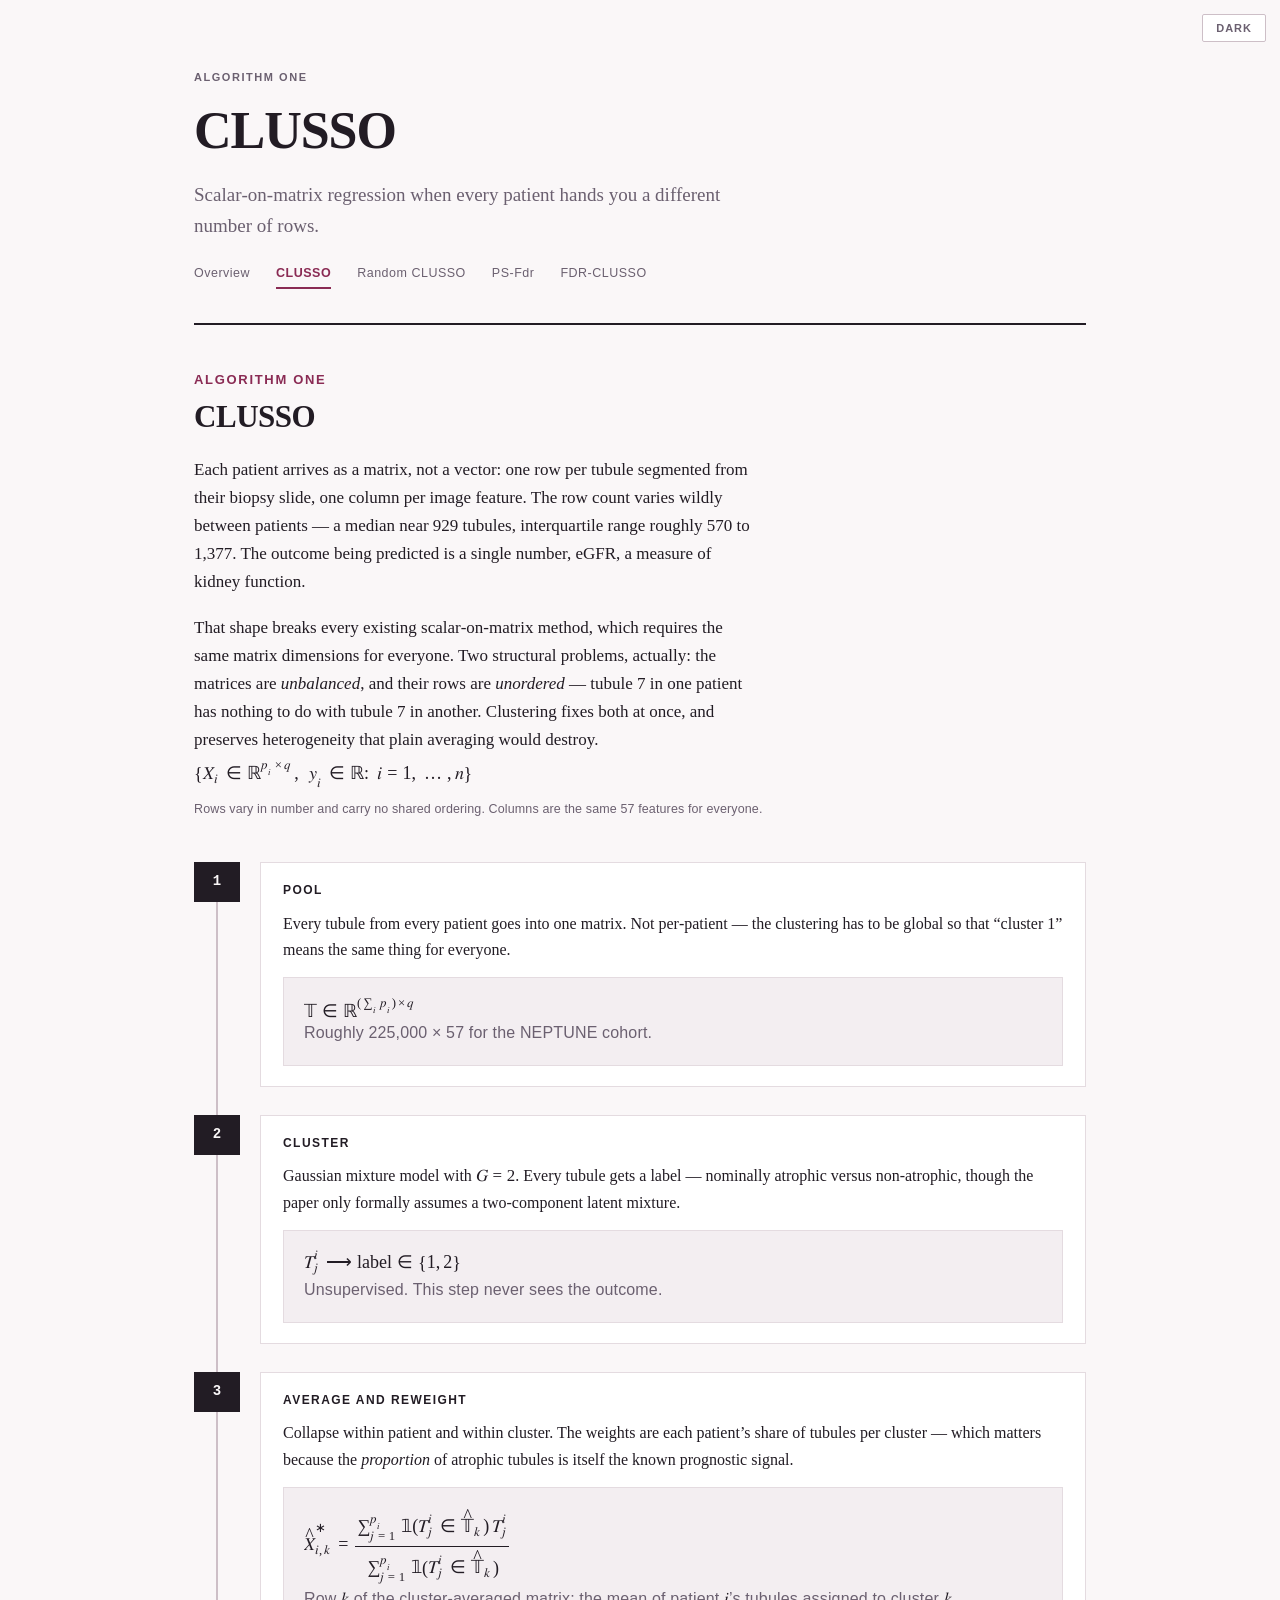
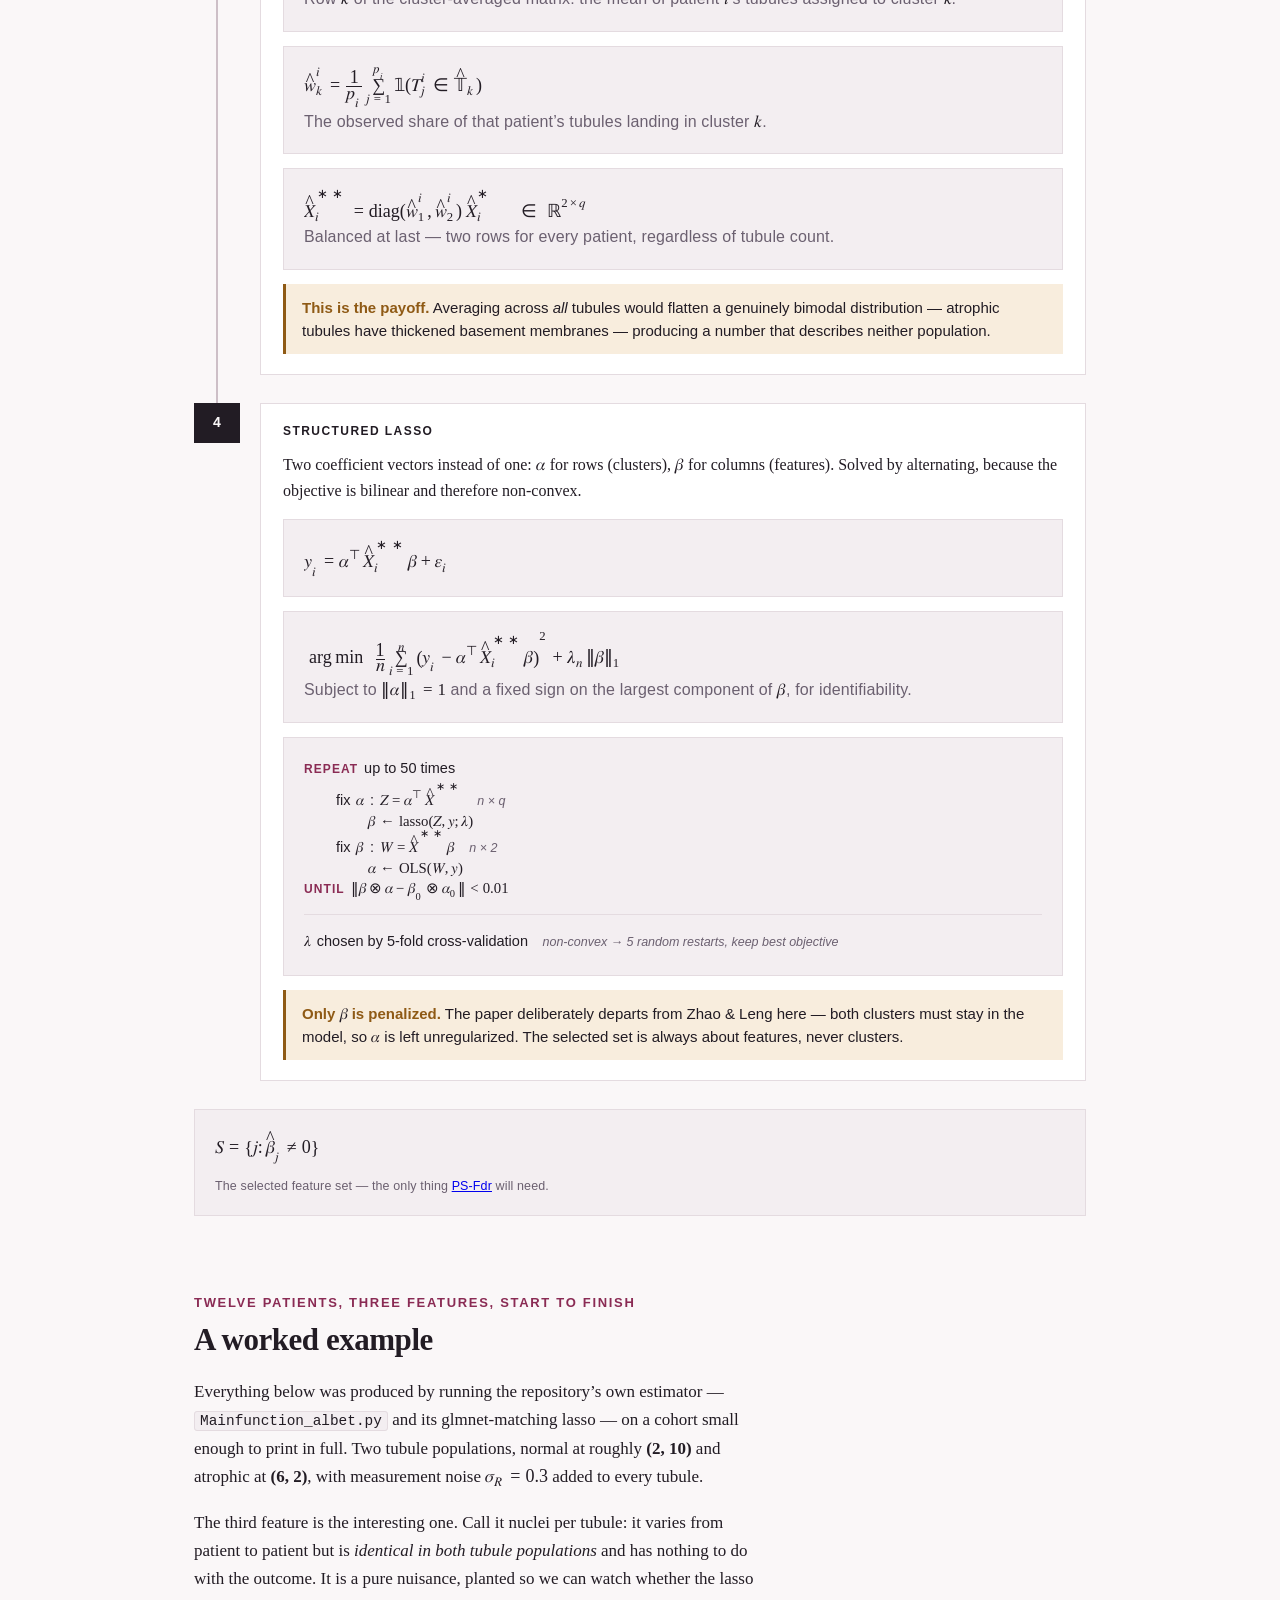
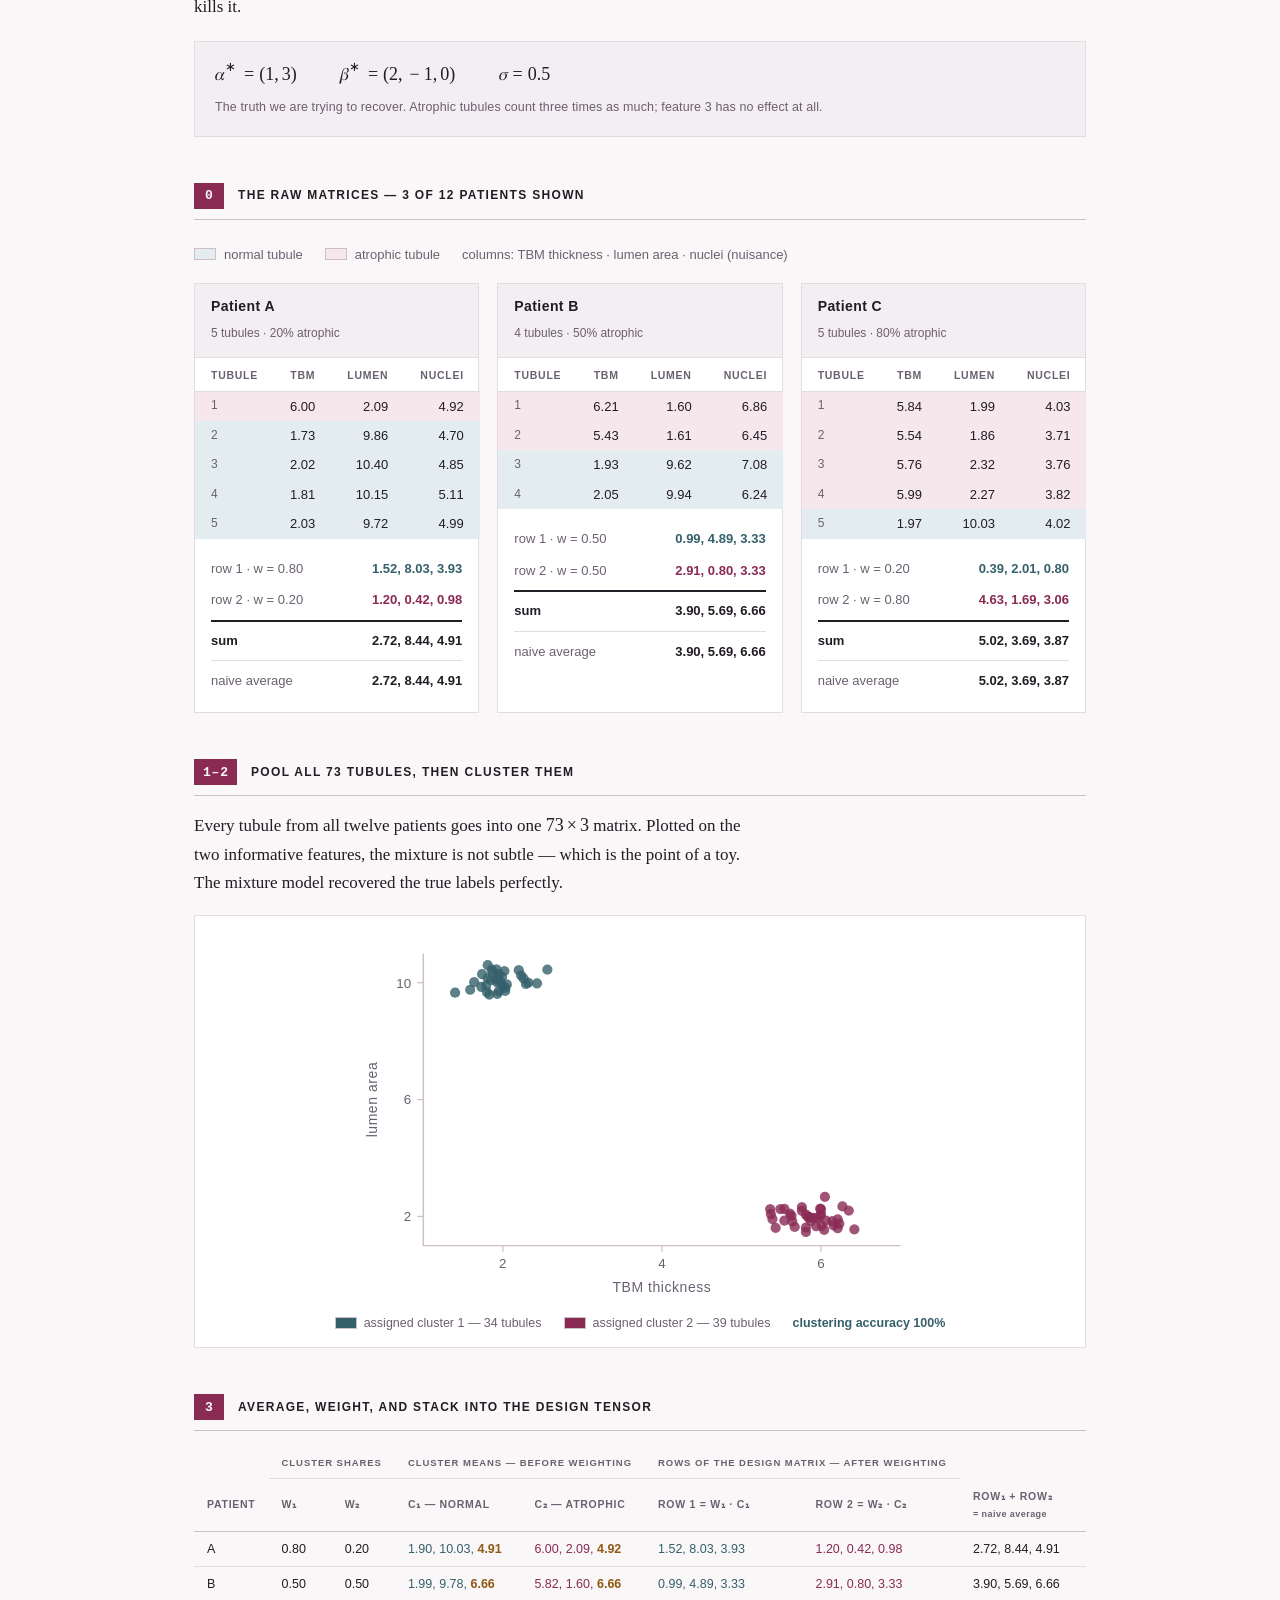
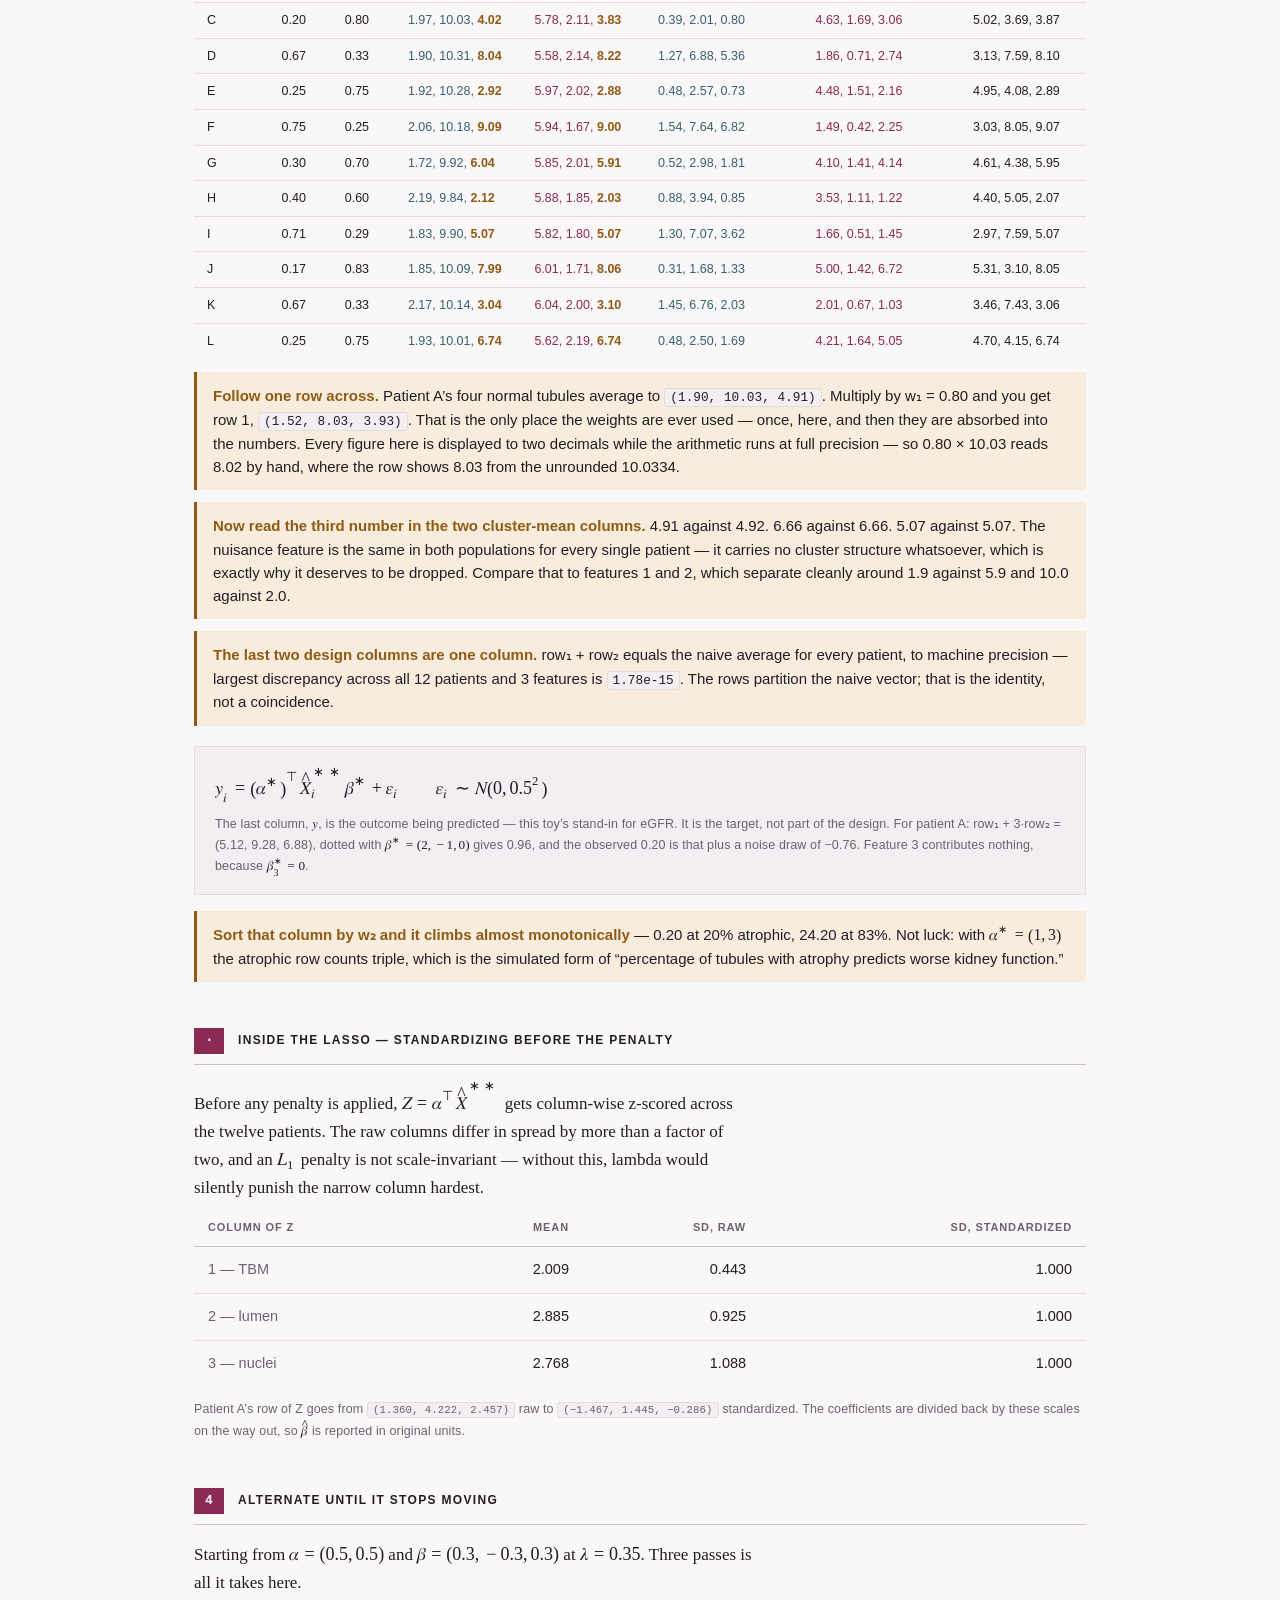
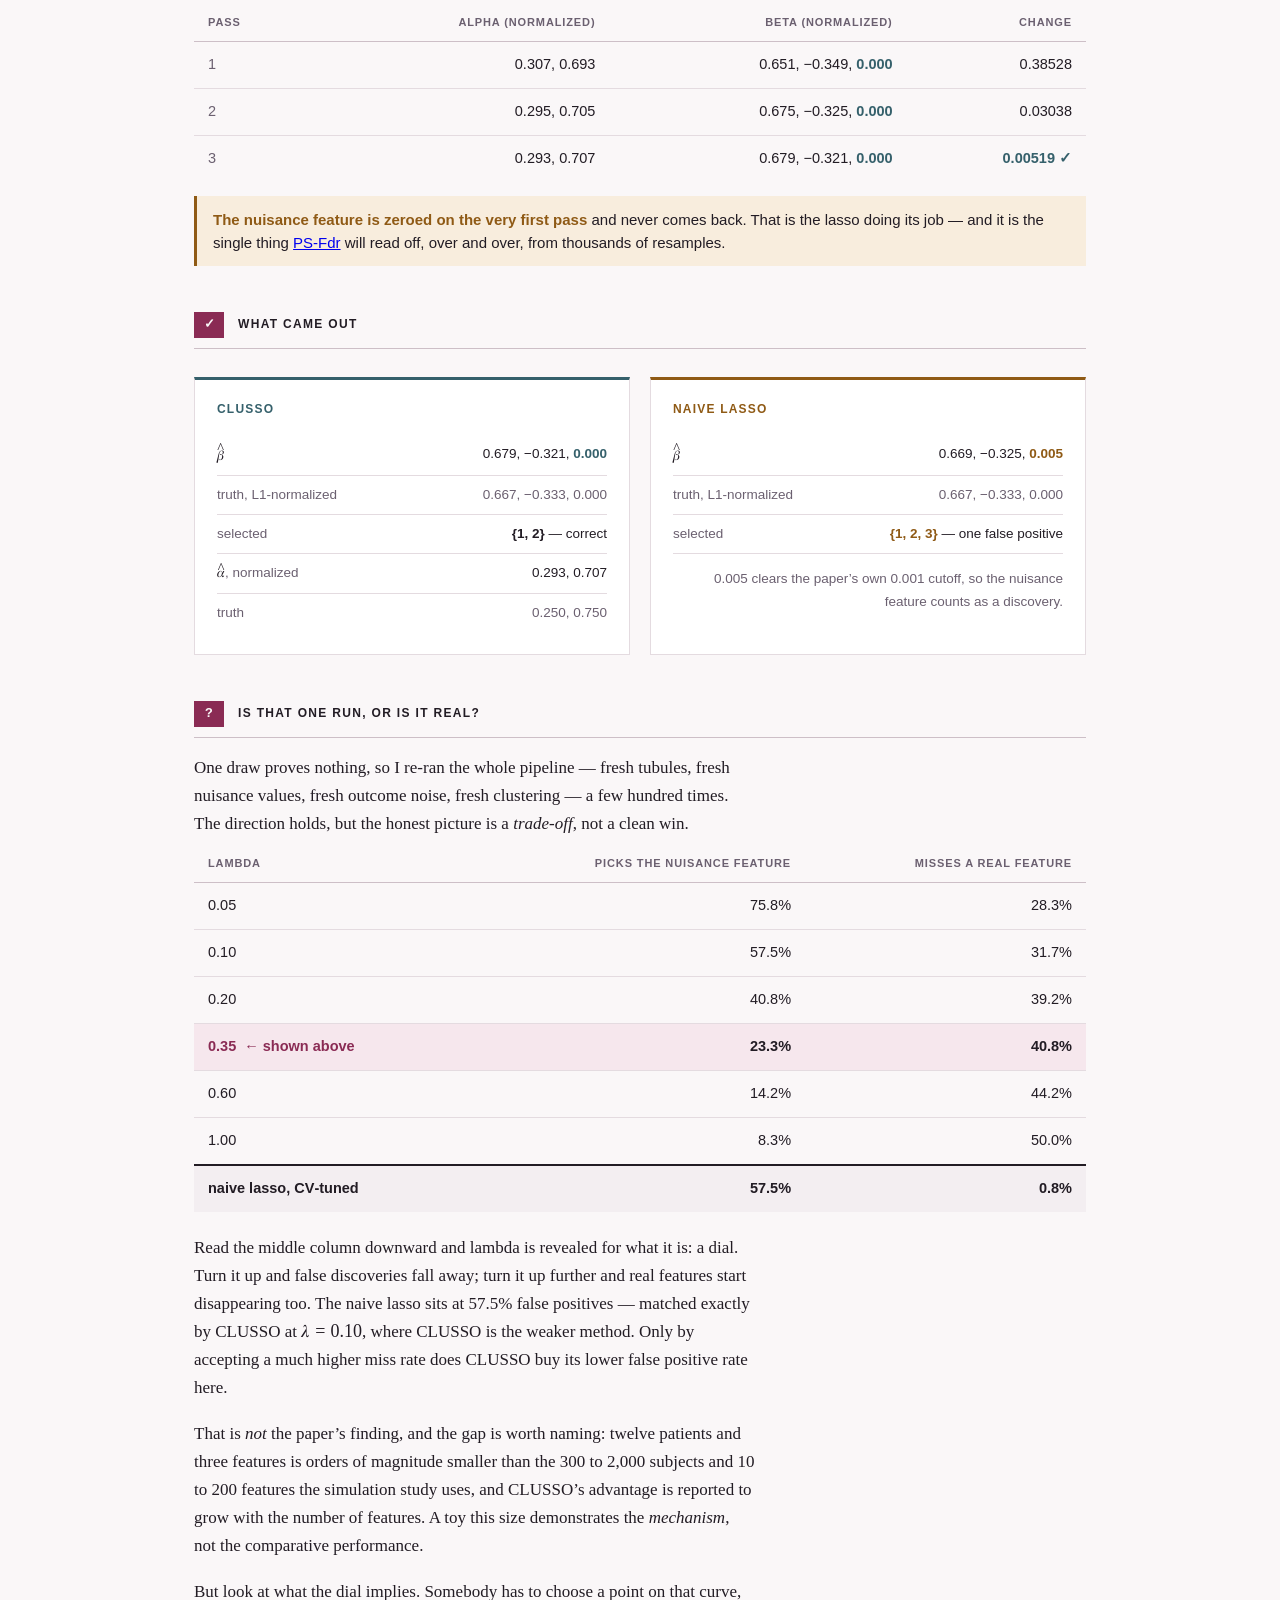
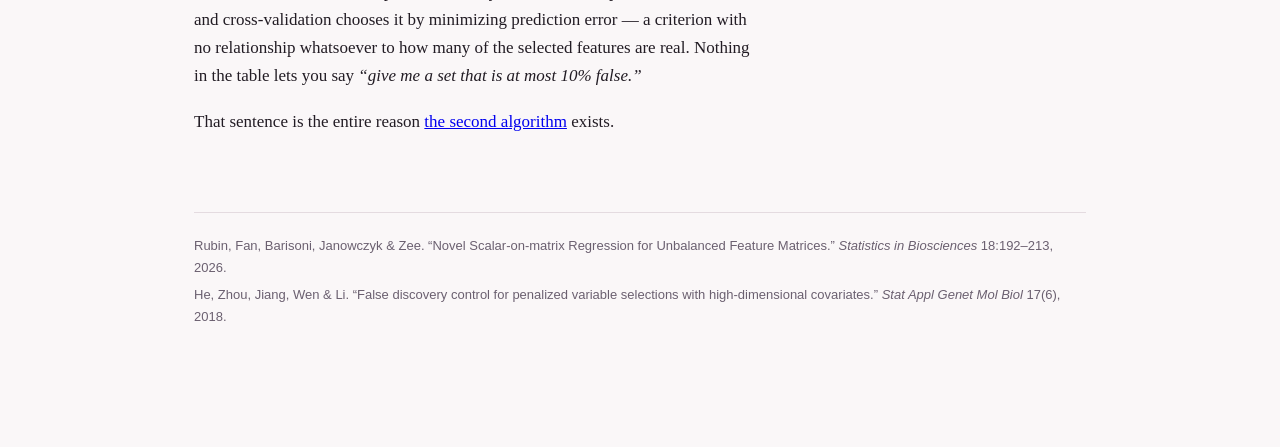
==== docs/clusso.html @ 7ac99914 "Add GitHub Pages site: one page per method Splits the CLUSSO/PS-Fdr explainer into a five-page stati" ====
<!doctype html>
<html lang="en">
<head>
<meta charset="utf-8">
<meta name="viewport" content="width=device-width, initial-scale=1">
<title>CLUSSO</title>
<meta name="description" content="CLUSSO drawn end to end: pooling, clustering, cluster-weighted averaging and the alternating structured lasso, with a twelve-patient worked example computed by the real code.">
<meta name="color-scheme" content="light dark">
<link rel="icon" href="data:image/svg+xml,<svg xmlns=%22http://www.w3.org/2000/svg%22 viewBox=%220 0 100 100%22><text y=%22.9em%22 font-size=%2290%22>%F0%9F%94%AC</text></svg>">
<meta property="og:type" content="article">
<meta property="og:title" content="CLUSSO">
<meta property="og:description" content="CLUSSO drawn end to end: pooling, clustering, cluster-weighted averaging and the alternating structured lasso, with a twelve-patient worked example computed by the real code.">
<meta name="twitter:card" content="summary">
<link rel="stylesheet" href="assets/style.css">
</head>
<body>
<button class="theme-toggle" id="themetoggle" type="button" aria-label="Toggle colour theme">Dark</button>

<div class="wrap">

  <header class="masthead">
    <p class="eyebrow">Algorithm one</p>
    <h1>CLUSSO</h1>
    <p class="standfirst">Scalar&#8209;on&#8209;matrix regression when every patient hands you a different number of rows.</p>
    <nav class="sitenav">
      <a href="index.html">Overview</a>
      <a href="clusso.html" aria-current="page">CLUSSO</a>
      <a href="random-clusso.html">Random CLUSSO</a>
      <a href="ps-fdr.html">PS-Fdr</a>
      <a href="fdr-clusso.html">FDR-CLUSSO</a>
    </nav>
  </header>

<!-- ================= CLUSSO ================= -->
  <section>
    <h2>Algorithm one</h2>
    <h3>CLUSSO</h3>

    <div class="prose">
      <p>
        Each patient arrives as a matrix, not a vector: one row per tubule
        segmented from their biopsy slide, one column per image feature. The
        row count varies wildly between patients &mdash; a median near 929
        tubules, interquartile range roughly 570 to 1,377. The outcome being
        predicted is a single number, eGFR, a measure of kidney function.
      </p>
      <p>
        That shape breaks every existing scalar&#8209;on&#8209;matrix method, which
        requires the same matrix dimensions for everyone. Two structural
        problems, actually: the matrices are <em class="term">unbalanced</em>,
        and their rows are <em class="term">unordered</em> &mdash; tubule 7 in
        one patient has nothing to do with tubule 7 in another. Clustering
        fixes both at once, and preserves heterogeneity that plain averaging
        would destroy.
      </p>
    </div>

    <div class="eq plain">
      <math display="block">
        <mrow>
          <mo>{</mo>
          <msub><mi>X</mi><mi>i</mi></msub>
          <mo>&#x2208;</mo>
          <msup><mi>&#x211D;</mi><mrow><msub><mi>p</mi><mi>i</mi></msub><mo>&#xD7;</mo><mi>q</mi></mrow></msup>
          <mo>,</mo>
          <mspace width="0.4em"></mspace>
          <msub><mi>y</mi><mi>i</mi></msub>
          <mo>&#x2208;</mo>
          <mi>&#x211D;</mi>
          <mo>:</mo>
          <mspace width="0.3em"></mspace>
          <mi>i</mi><mo>=</mo><mn>1</mn><mo>,</mo><mo>&#x2026;</mo><mo>,</mo><mi>n</mi>
          <mo>}</mo>
        </mrow>
      </math>
      <p class="eq-note">Rows vary in number and carry no shared ordering. Columns are the same 57 features for everyone.</p>
    </div>

    <ol class="pipeline">

      <li class="stage">
        <div class="stage-num">1</div>
        <div class="stage-body">
          <h4>Pool</h4>
          <p>Every tubule from every patient goes into one matrix. Not per&#8209;patient &mdash; the clustering has to be global so that &ldquo;cluster 1&rdquo; means the same thing for everyone.</p>
          <div class="eq">
            <math display="block">
              <mrow>
                <mi>&#x1D54B;</mi><mo>&#x2208;</mo>
                <msup><mi>&#x211D;</mi><mrow>
                  <mo>(</mo><munder><mo>&#x2211;</mo><mi>i</mi></munder><msub><mi>p</mi><mi>i</mi></msub><mo>)</mo>
                  <mo>&#xD7;</mo><mi>q</mi>
                </mrow></msup>
              </mrow>
            </math>
            <p class="eq-note">Roughly 225,000 &times; 57 for the NEPTUNE cohort.</p>
          </div>
        </div>
      </li>

      <li class="stage">
        <div class="stage-num">2</div>
        <div class="stage-body">
          <h4>Cluster</h4>
          <p>Gaussian mixture model with <math><mrow><mi>G</mi><mo>=</mo><mn>2</mn></mrow></math>. Every tubule gets a label &mdash; nominally atrophic versus non&#8209;atrophic, though the paper only formally assumes a two&#8209;component latent mixture.</p>
          <div class="eq">
            <math display="block">
              <mrow>
                <msubsup><mi>T</mi><mi>j</mi><mi>i</mi></msubsup>
                <mo>&#x27F6;</mo>
                <mtext>label</mtext>
                <mo>&#x2208;</mo>
                <mo>{</mo><mn>1</mn><mo>,</mo><mn>2</mn><mo>}</mo>
              </mrow>
            </math>
            <p class="eq-note">Unsupervised. This step never sees the outcome.</p>
          </div>
        </div>
      </li>

      <li class="stage">
        <div class="stage-num">3</div>
        <div class="stage-body">
          <h4>Average and reweight</h4>
          <p>Collapse within patient and within cluster. The weights are each patient&rsquo;s share of tubules per cluster &mdash; which matters because the <em class="term">proportion</em> of atrophic tubules is itself the known prognostic signal.</p>

          <div class="eq">
            <math display="block">
              <mrow>
                <msubsup>
                  <mover accent="true"><mi>X</mi><mo>^</mo></mover>
                  <mrow><mi>i</mi><mo>,</mo><mi>k</mi></mrow>
                  <mo>&#x2217;</mo>
                </msubsup>
                <mo>=</mo>
                <mfrac>
                  <mrow>
                    <munderover><mo>&#x2211;</mo><mrow><mi>j</mi><mo>=</mo><mn>1</mn></mrow><msub><mi>p</mi><mi>i</mi></msub></munderover>
                    <mi>&#x1D7D9;</mi><mo>(</mo><msubsup><mi>T</mi><mi>j</mi><mi>i</mi></msubsup><mo>&#x2208;</mo><msub><mover accent="true"><mi>&#x1D54B;</mi><mo>^</mo></mover><mi>k</mi></msub><mo>)</mo>
                    <mspace width="0.15em"></mspace>
                    <msubsup><mi>T</mi><mi>j</mi><mi>i</mi></msubsup>
                  </mrow>
                  <mrow>
                    <munderover><mo>&#x2211;</mo><mrow><mi>j</mi><mo>=</mo><mn>1</mn></mrow><msub><mi>p</mi><mi>i</mi></msub></munderover>
                    <mi>&#x1D7D9;</mi><mo>(</mo><msubsup><mi>T</mi><mi>j</mi><mi>i</mi></msubsup><mo>&#x2208;</mo><msub><mover accent="true"><mi>&#x1D54B;</mi><mo>^</mo></mover><mi>k</mi></msub><mo>)</mo>
                  </mrow>
                </mfrac>
              </mrow>
            </math>
            <p class="eq-note">Row <math><mi>k</mi></math> of the cluster&#8209;averaged matrix: the mean of patient <math><mi>i</mi></math>&rsquo;s tubules assigned to cluster <math><mi>k</mi></math>.</p>
          </div>

          <div class="eq">
            <math display="block">
              <mrow>
                <msubsup><mover accent="true"><mi>w</mi><mo>^</mo></mover><mi>k</mi><mi>i</mi></msubsup>
                <mo>=</mo>
                <mfrac><mn>1</mn><msub><mi>p</mi><mi>i</mi></msub></mfrac>
                <munderover><mo>&#x2211;</mo><mrow><mi>j</mi><mo>=</mo><mn>1</mn></mrow><msub><mi>p</mi><mi>i</mi></msub></munderover>
                <mi>&#x1D7D9;</mi><mo>(</mo><msubsup><mi>T</mi><mi>j</mi><mi>i</mi></msubsup><mo>&#x2208;</mo><msub><mover accent="true"><mi>&#x1D54B;</mi><mo>^</mo></mover><mi>k</mi></msub><mo>)</mo>
              </mrow>
            </math>
            <p class="eq-note">The observed share of that patient&rsquo;s tubules landing in cluster <math><mi>k</mi></math>.</p>
          </div>

          <div class="eq">
            <math display="block">
              <mrow>
                <msubsup>
                  <mover accent="true"><mi>X</mi><mo>^</mo></mover>
                  <mi>i</mi>
                  <mrow><mo>&#x2217;</mo><mo>&#x2217;</mo></mrow>
                </msubsup>
                <mo>=</mo>
                <mi>diag</mi>
                <mo>(</mo>
                <msubsup><mover accent="true"><mi>w</mi><mo>^</mo></mover><mn>1</mn><mi>i</mi></msubsup>
                <mo>,</mo>
                <msubsup><mover accent="true"><mi>w</mi><mo>^</mo></mover><mn>2</mn><mi>i</mi></msubsup>
                <mo>)</mo>
                <mspace width="0.2em"></mspace>
                <msubsup>
                  <mover accent="true"><mi>X</mi><mo>^</mo></mover>
                  <mi>i</mi>
                  <mo>&#x2217;</mo>
                </msubsup>
                <mspace width="1.4em"></mspace>
                <mo>&#x2208;</mo>
                <mspace width="0.3em"></mspace>
                <msup><mi>&#x211D;</mi><mrow><mn>2</mn><mo>&#xD7;</mo><mi>q</mi></mrow></msup>
              </mrow>
            </math>
            <p class="eq-note">Balanced at last &mdash; two rows for every patient, regardless of tubule count.</p>
          </div>

          <div class="note">
            <span><strong>This is the payoff.</strong> Averaging across <em>all</em> tubules would flatten a genuinely bimodal distribution &mdash; atrophic tubules have thickened basement membranes &mdash; producing a number that describes neither population.</span>
          </div>
        </div>
      </li>

      <li class="stage">
        <div class="stage-num">4</div>
        <div class="stage-body">
          <h4>Structured lasso</h4>
          <p>Two coefficient vectors instead of one: <math><mi>&#x3B1;</mi></math> for rows (clusters), <math><mi>&#x3B2;</mi></math> for columns (features). Solved by alternating, because the objective is bilinear and therefore non&#8209;convex.</p>

          <div class="eq">
            <math display="block">
              <mrow>
                <msub><mi>y</mi><mi>i</mi></msub><mo>=</mo>
                <msup><mi>&#x3B1;</mi><mo>&#x22A4;</mo></msup>
                <msubsup><mover accent="true"><mi>X</mi><mo>^</mo></mover><mi>i</mi><mrow><mo>&#x2217;</mo><mo>&#x2217;</mo></mrow></msubsup>
                <mi>&#x3B2;</mi>
                <mo>+</mo>
                <msub><mi>&#x3B5;</mi><mi>i</mi></msub>
              </mrow>
            </math>
          </div>

          <div class="eq">
            <math display="block">
              <mrow>
                <mo movablelimits="false">arg&#x2009;min</mo>
                <mspace width="0.35em"></mspace>
                <mfrac><mn>1</mn><mi>n</mi></mfrac>
                <munderover><mo>&#x2211;</mo><mrow><mi>i</mi><mo>=</mo><mn>1</mn></mrow><mi>n</mi></munderover>
                <msup>
                  <mrow><mo>(</mo>
                    <msub><mi>y</mi><mi>i</mi></msub><mo>&#x2212;</mo>
                    <msup><mi>&#x3B1;</mi><mo>&#x22A4;</mo></msup>
                    <msubsup><mover accent="true"><mi>X</mi><mo>^</mo></mover><mi>i</mi><mrow><mo>&#x2217;</mo><mo>&#x2217;</mo></mrow></msubsup>
                    <mi>&#x3B2;</mi>
                  <mo>)</mo></mrow>
                  <mn>2</mn>
                </msup>
                <mo>+</mo>
                <msub><mi>&#x3BB;</mi><mi>n</mi></msub>
                <mrow><mo>&#x2016;</mo><mi>&#x3B2;</mi><mo>&#x2016;</mo></mrow>
                <mrow><msub><mrow></mrow><mn>1</mn></msub></mrow>
              </mrow>
            </math>
            <p class="eq-note">Subject to <math><mrow><mo>&#x2016;</mo><mi>&#x3B1;</mi><mo>&#x2016;</mo><msub><mrow></mrow><mn>1</mn></msub><mo>=</mo><mn>1</mn></mrow></math> and a fixed sign on the largest component of <math><mi>&#x3B2;</mi></math>, for identifiability.</p>
          </div>

          <div class="algo">
            <div class="ln"><span class="kw">repeat</span> up to 50 times</div>
            <div class="ln i1">
              fix <math><mi>&#x3B1;</mi></math>:
              <math><mrow><mi>Z</mi><mo>=</mo><msup><mi>&#x3B1;</mi><mo>&#x22A4;</mo></msup><msup><mover accent="true"><mi>X</mi><mo>^</mo></mover><mrow><mo>&#x2217;</mo><mo>&#x2217;</mo></mrow></msup></mrow></math>
              <span class="cmt">n &times; q</span>
            </div>
            <div class="ln i2">
              <math><mrow><mi>&#x3B2;</mi><mo>&#x2190;</mo><mi>lasso</mi><mo>(</mo><mi>Z</mi><mo>,</mo><mi>y</mi><mo>;</mo><mi>&#x3BB;</mi><mo>)</mo></mrow></math>
            </div>
            <div class="ln i1">
              fix <math><mi>&#x3B2;</mi></math>:
              <math><mrow><mi>W</mi><mo>=</mo><msup><mover accent="true"><mi>X</mi><mo>^</mo></mover><mrow><mo>&#x2217;</mo><mo>&#x2217;</mo></mrow></msup><mi>&#x3B2;</mi></mrow></math>
              <span class="cmt">n &times; 2</span>
            </div>
            <div class="ln i2">
              <math><mrow><mi>&#x3B1;</mi><mo>&#x2190;</mo><mi>OLS</mi><mo>(</mo><mi>W</mi><mo>,</mo><mi>y</mi><mo>)</mo></mrow></math>
            </div>
            <div class="ln"><span class="kw">until</span>
              <math><mrow>
                <mo>&#x2016;</mo>
                <mi>&#x3B2;</mi><mo>&#x2297;</mo><mi>&#x3B1;</mi>
                <mo>&#x2212;</mo>
                <msub><mi>&#x3B2;</mi><mn>0</mn></msub><mo>&#x2297;</mo><msub><mi>&#x3B1;</mi><mn>0</mn></msub>
                <mo>&#x2016;</mo>
                <mo>&lt;</mo><mn>0.01</mn>
              </mrow></math>
            </div>
            <hr class="algo-sep">
            <div class="ln"><math><mi>&#x3BB;</mi></math> chosen by 5&#8209;fold cross&#8209;validation <span class="cmt">non-convex &#8594; 5 random restarts, keep best objective</span></div>
          </div>

          <div class="note">
            <span><strong>Only <math><mi>&#x3B2;</mi></math> is penalized.</strong> The paper deliberately departs from Zhao &amp; Leng here &mdash; both clusters must stay in the model, so <math><mi>&#x3B1;</mi></math> is left unregularized. The selected set is always about features, never clusters.</span>
          </div>
        </div>
      </li>

    </ol>

    <div class="eq" style="margin-top:28px;">
      <math display="block">
        <mrow>
          <mi>S</mi><mo>=</mo>
          <mo>{</mo>
          <mi>j</mi>
          <mo>:</mo>
          <msub><mover accent="true"><mi>&#x3B2;</mi><mo>^</mo></mover><mi>j</mi></msub>
          <mo>&#x2260;</mo><mn>0</mn>
          <mo>}</mo>
        </mrow>
      </math>
      <p class="eq-note">The selected feature set &mdash; the only thing <a href="ps-fdr.html">PS&#8209;Fdr</a> will need.</p>
    </div>
  </section>

<!-- ================= WORKED EXAMPLE ================= -->
  <section>
    <h2>Twelve patients, three features, start to finish</h2>
    <h3>A worked example</h3>

    <div class="prose">
      <p>
        Everything below was produced by running the repository&rsquo;s own
        estimator &mdash; <code>Mainfunction_albet.py</code> and its glmnet&#8209;matching
        lasso &mdash; on a cohort small enough to print in full. Two tubule
        populations, normal at roughly <strong>(2, 10)</strong> and atrophic at
        <strong>(6, 2)</strong>, with measurement noise
        <math><mrow><msub><mi>&#x3C3;</mi><mi>R</mi></msub><mo>=</mo><mn>0.3</mn></mrow></math>
        added to every tubule.
      </p>
      <p>
        The third feature is the interesting one. Call it nuclei per tubule: it
        varies from patient to patient but is <em class="term">identical in both
        tubule populations</em> and has nothing to do with the outcome. It is a
        pure nuisance, planted so we can watch whether the lasso kills it.
      </p>
    </div>

    <div class="eq" style="margin-top:20px;">
      <math display="block">
        <mrow>
          <msup><mi>&#x3B1;</mi><mo>&#x2217;</mo></msup><mo>=</mo>
          <mo>(</mo><mn>1</mn><mo>,</mo><mn>3</mn><mo>)</mo>
          <mspace width="2.4em"></mspace>
          <msup><mi>&#x3B2;</mi><mo>&#x2217;</mo></msup><mo>=</mo>
          <mo>(</mo><mn>2</mn><mo>,</mo><mo>&#x2212;</mo><mn>1</mn><mo>,</mo><mn>0</mn><mo>)</mo>
          <mspace width="2.4em"></mspace>
          <mi>&#x3C3;</mi><mo>=</mo><mn>0.5</mn>
        </mrow>
      </math>
      <p class="eq-note">The truth we are trying to recover. Atrophic tubules count three times as much; feature 3 has no effect at all.</p>
    </div>

    <!-- ---------- STAGE 0 ---------- -->
    <div class="exhead"><span class="exnum">0</span> The raw matrices &mdash; 3 of 12 patients shown</div>

    <div class="legend">
      <span><i class="swatch norm"></i> normal tubule</span>
      <span><i class="swatch atro"></i> atrophic tubule</span>
      <span>columns: TBM thickness &middot; lumen area &middot; nuclei (nuisance)</span>
    </div>

    <div class="ex-grid">

      <div class="patient">
        <div class="patient-head"><b>Patient A</b><span>5 tubules &middot; 20% atrophic</span></div>
        <table class="tub">
          <thead><tr><th>tubule</th><th>TBM</th><th>lumen</th><th>nuclei</th></tr></thead>
          <tbody>
            <tr class="atro"><td>1</td><td>6.00</td><td>2.09</td><td>4.92</td></tr>
            <tr class="norm"><td>2</td><td>1.73</td><td>9.86</td><td>4.70</td></tr>
            <tr class="norm"><td>3</td><td>2.02</td><td>10.40</td><td>4.85</td></tr>
            <tr class="norm"><td>4</td><td>1.81</td><td>10.15</td><td>5.11</td></tr>
            <tr class="norm"><td>5</td><td>2.03</td><td>9.72</td><td>4.99</td></tr>
          </tbody>
        </table>
        <div class="collapse">
          <div class="crow r1"><span class="lbl">row 1 &middot; w = 0.80</span><span class="val">1.52, 8.03, 3.93</span></div>
          <div class="crow r2"><span class="lbl">row 2 &middot; w = 0.20</span><span class="val">1.20, 0.42, 0.98</span></div>
          <div class="crow sum"><span class="lbl">sum</span><span class="val">2.72, 8.44, 4.91</span></div>
          <div class="crow naive"><span class="lbl">naive average</span><span class="val">2.72, 8.44, 4.91</span></div>
        </div>
      </div>

      <div class="patient">
        <div class="patient-head"><b>Patient B</b><span>4 tubules &middot; 50% atrophic</span></div>
        <table class="tub">
          <thead><tr><th>tubule</th><th>TBM</th><th>lumen</th><th>nuclei</th></tr></thead>
          <tbody>
            <tr class="atro"><td>1</td><td>6.21</td><td>1.60</td><td>6.86</td></tr>
            <tr class="atro"><td>2</td><td>5.43</td><td>1.61</td><td>6.45</td></tr>
            <tr class="norm"><td>3</td><td>1.93</td><td>9.62</td><td>7.08</td></tr>
            <tr class="norm"><td>4</td><td>2.05</td><td>9.94</td><td>6.24</td></tr>
          </tbody>
        </table>
        <div class="collapse">
          <div class="crow r1"><span class="lbl">row 1 &middot; w = 0.50</span><span class="val">0.99, 4.89, 3.33</span></div>
          <div class="crow r2"><span class="lbl">row 2 &middot; w = 0.50</span><span class="val">2.91, 0.80, 3.33</span></div>
          <div class="crow sum"><span class="lbl">sum</span><span class="val">3.90, 5.69, 6.66</span></div>
          <div class="crow naive"><span class="lbl">naive average</span><span class="val">3.90, 5.69, 6.66</span></div>
        </div>
      </div>

      <div class="patient">
        <div class="patient-head"><b>Patient C</b><span>5 tubules &middot; 80% atrophic</span></div>
        <table class="tub">
          <thead><tr><th>tubule</th><th>TBM</th><th>lumen</th><th>nuclei</th></tr></thead>
          <tbody>
            <tr class="atro"><td>1</td><td>5.84</td><td>1.99</td><td>4.03</td></tr>
            <tr class="atro"><td>2</td><td>5.54</td><td>1.86</td><td>3.71</td></tr>
            <tr class="atro"><td>3</td><td>5.76</td><td>2.32</td><td>3.76</td></tr>
            <tr class="atro"><td>4</td><td>5.99</td><td>2.27</td><td>3.82</td></tr>
            <tr class="norm"><td>5</td><td>1.97</td><td>10.03</td><td>4.02</td></tr>
          </tbody>
        </table>
        <div class="collapse">
          <div class="crow r1"><span class="lbl">row 1 &middot; w = 0.20</span><span class="val">0.39, 2.01, 0.80</span></div>
          <div class="crow r2"><span class="lbl">row 2 &middot; w = 0.80</span><span class="val">4.63, 1.69, 3.06</span></div>
          <div class="crow sum"><span class="lbl">sum</span><span class="val">5.02, 3.69, 3.87</span></div>
          <div class="crow naive"><span class="lbl">naive average</span><span class="val">5.02, 3.69, 3.87</span></div>
        </div>
      </div>

    </div>

    <!-- ---------- STAGE 1 + 2 ---------- -->
    <div class="exhead"><span class="exnum">1&#8202;&ndash;&#8202;2</span> Pool all 73 tubules, then cluster them</div>

    <div class="prose">
      <p>
        Every tubule from all twelve patients goes into one
        <math><mrow><mn>73</mn><mo>&#xD7;</mo><mn>3</mn></mrow></math> matrix.
        Plotted on the two informative features, the mixture is not subtle
        &mdash; which is the point of a toy. The mixture model recovered the
        true labels perfectly.
      </p>
    </div>

    <div class="scatterbox">
      <svg id="scatter" viewBox="0 0 460 300" role="img"
           aria-label="Scatter of 73 pooled tubules showing two well-separated clusters"></svg>
      <div class="scatter-cap">
        <span><i class="swatch norm"></i> assigned cluster 1 &mdash; 34 tubules</span>
        <span><i class="swatch atro"></i> assigned cluster 2 &mdash; 39 tubules</span>
        <span class="acc">clustering accuracy 100%</span>
      </div>
    </div>

    <!-- ---------- STAGE 3 ---------- -->
    <div class="exhead"><span class="exnum">3</span> Average, weight, and stack into the design tensor</div>

    <div class="scroll-x">
      <table class="design">
        <thead>
          <tr class="grp">
            <th></th>
            <th colspan="2">cluster shares</th>
            <th colspan="2">cluster means &mdash; before weighting</th>
            <th colspan="2">rows of the design matrix &mdash; after weighting</th>
            <th></th>
            <th></th>
          </tr>
          <tr>
            <th>patient</th><th>w&#8321;</th><th>w&#8322;</th>
            <th>c&#8321; &mdash; normal</th><th>c&#8322; &mdash; atrophic</th>
            <th>row 1 = w&#8321; &middot; c&#8321;</th><th>row 2 = w&#8322; &middot; c&#8322;</th>
            <th>row&#8321; + row&#8322;<br><span class="sub2">= naive average</span></th>
            <th>y</th>
          </tr>
        </thead>
        <tbody>
          <tr><td>A</td><td>0.80</td><td>0.20</td><td class="v1">1.90, 10.03, <span class="n3">4.91</span></td><td class="v2">6.00, 2.09, <span class="n3">4.92</span></td><td class="v1">1.52, 8.03, 3.93</td><td class="v2">1.20, 0.42, 0.98</td><td>2.72, 8.44, 4.91</td><td class="y">0.20</td></tr>
          <tr><td>B</td><td>0.50</td><td>0.50</td><td class="v1">1.99, 9.78, <span class="n3">6.66</span></td><td class="v2">5.82, 1.60, <span class="n3">6.66</span></td><td class="v1">0.99, 4.89, 3.33</td><td class="v2">2.91, 0.80, 3.33</td><td>3.90, 5.69, 6.66</td><td class="y">12.06</td></tr>
          <tr><td>C</td><td>0.20</td><td>0.80</td><td class="v1">1.97, 10.03, <span class="n3">4.02</span></td><td class="v2">5.78, 2.11, <span class="n3">3.83</span></td><td class="v1">0.39, 2.01, 0.80</td><td class="v2">4.63, 1.69, 3.06</td><td>5.02, 3.69, 3.87</td><td class="y">20.99</td></tr>
          <tr><td>D</td><td>0.67</td><td>0.33</td><td class="v1">1.90, 10.31, <span class="n3">8.04</span></td><td class="v2">5.58, 2.14, <span class="n3">8.22</span></td><td class="v1">1.27, 6.88, 5.36</td><td class="v2">1.86, 0.71, 2.74</td><td>3.13, 7.59, 8.10</td><td class="y">3.86</td></tr>
          <tr><td>E</td><td>0.25</td><td>0.75</td><td class="v1">1.92, 10.28, <span class="n3">2.92</span></td><td class="v2">5.97, 2.02, <span class="n3">2.88</span></td><td class="v1">0.48, 2.57, 0.73</td><td class="v2">4.48, 1.51, 2.16</td><td>4.95, 4.08, 2.89</td><td class="y">20.96</td></tr>
          <tr><td>F</td><td>0.75</td><td>0.25</td><td class="v1">2.06, 10.18, <span class="n3">9.09</span></td><td class="v2">5.94, 1.67, <span class="n3">9.00</span></td><td class="v1">1.54, 7.64, 6.82</td><td class="v2">1.49, 0.42, 2.25</td><td>3.03, 8.05, 9.07</td><td class="y">3.08</td></tr>
          <tr><td>G</td><td>0.30</td><td>0.70</td><td class="v1">1.72, 9.92, <span class="n3">6.04</span></td><td class="v2">5.85, 2.01, <span class="n3">5.91</span></td><td class="v1">0.52, 2.98, 1.81</td><td class="v2">4.10, 1.41, 4.14</td><td>4.61, 4.38, 5.95</td><td class="y">18.63</td></tr>
          <tr><td>H</td><td>0.40</td><td>0.60</td><td class="v1">2.19, 9.84, <span class="n3">2.12</span></td><td class="v2">5.88, 1.85, <span class="n3">2.03</span></td><td class="v1">0.88, 3.94, 0.85</td><td class="v2">3.53, 1.11, 1.22</td><td>4.40, 5.05, 2.07</td><td class="y">15.15</td></tr>
          <tr><td>I</td><td>0.71</td><td>0.29</td><td class="v1">1.83, 9.90, <span class="n3">5.07</span></td><td class="v2">5.82, 1.80, <span class="n3">5.07</span></td><td class="v1">1.30, 7.07, 3.62</td><td class="v2">1.66, 0.51, 1.45</td><td>2.97, 7.59, 5.07</td><td class="y">3.65</td></tr>
          <tr><td>J</td><td>0.17</td><td>0.83</td><td class="v1">1.85, 10.09, <span class="n3">7.99</span></td><td class="v2">6.01, 1.71, <span class="n3">8.06</span></td><td class="v1">0.31, 1.68, 1.33</td><td class="v2">5.00, 1.42, 6.72</td><td>5.31, 3.10, 8.05</td><td class="y">24.20</td></tr>
          <tr><td>K</td><td>0.67</td><td>0.33</td><td class="v1">2.17, 10.14, <span class="n3">3.04</span></td><td class="v2">6.04, 2.00, <span class="n3">3.10</span></td><td class="v1">1.45, 6.76, 2.03</td><td class="v2">2.01, 0.67, 1.03</td><td>3.46, 7.43, 3.06</td><td class="y">5.78</td></tr>
          <tr><td>L</td><td>0.25</td><td>0.75</td><td class="v1">1.93, 10.01, <span class="n3">6.74</span></td><td class="v2">5.62, 2.19, <span class="n3">6.74</span></td><td class="v1">0.48, 2.50, 1.69</td><td class="v2">4.21, 1.64, 5.05</td><td>4.70, 4.15, 6.74</td><td class="y">18.91</td></tr>
        </tbody>
      </table>
    </div>

    <div class="note">
      <span><strong>Follow one row across.</strong> Patient A&rsquo;s four normal
      tubules average to <code>(1.90, 10.03, 4.91)</code>. Multiply by
      w&#8321; = 0.80 and you get row 1, <code>(1.52, 8.03, 3.93)</code>. That is
      the only place the weights are ever used &mdash; once, here, and then they
      are absorbed into the numbers. Every figure here is displayed to two decimals while the arithmetic runs at full precision &mdash; so 0.80 &times; 10.03 reads 8.02 by hand, where the row shows 8.03 from the unrounded 10.0334.</span>
    </div>

    <div class="note" style="margin-top:12px;">
      <span><strong>Now read the third number in the two cluster-mean columns.</strong>
      4.91 against 4.92. 6.66 against 6.66. 5.07 against 5.07. The nuisance
      feature is the same in both populations for every single patient &mdash; it
      carries no cluster structure whatsoever, which is exactly why it deserves to
      be dropped. Compare that to features 1 and 2, which separate cleanly around
      1.9 against 5.9 and 10.0 against 2.0.</span>
    </div>

    <div class="note" style="margin-top:12px;">
      <span><strong>The last two design columns are one column.</strong> row&#8321; + row&#8322;
      equals the naive average for every patient, to machine precision &mdash;
      largest discrepancy across all 12 patients and 3 features is
      <code>1.78e&#8209;15</code>. The rows partition the naive vector; that is the
      identity, not a coincidence.</span>
    </div>

    <div class="eq" style="margin-top:20px;">
      <math display="block">
        <mrow>
          <msub><mi>y</mi><mi>i</mi></msub><mo>=</mo>
          <msup><mrow><mo>(</mo><msup><mi>&#x3B1;</mi><mo>&#x2217;</mo></msup><mo>)</mo></mrow><mo>&#x22A4;</mo></msup>
          <msubsup><mover accent="true"><mi>X</mi><mo>^</mo></mover><mi>i</mi><mrow><mo>&#x2217;</mo><mo>&#x2217;</mo></mrow></msubsup>
          <msup><mi>&#x3B2;</mi><mo>&#x2217;</mo></msup>
          <mo>+</mo><msub><mi>&#x3B5;</mi><mi>i</mi></msub>
          <mspace width="2.0em"></mspace>
          <msub><mi>&#x3B5;</mi><mi>i</mi></msub><mo>&#x223C;</mo>
          <mi>N</mi><mo>(</mo><mn>0</mn><mo>,</mo><msup><mn>0.5</mn><mn>2</mn></msup><mo>)</mo>
        </mrow>
      </math>
      <p class="eq-note">
        The last column, <math><mi>y</mi></math>, is the outcome being predicted &mdash;
        this toy&rsquo;s stand-in for eGFR. It is the target, not part of the design.
        For patient A: row&#8321; + 3&middot;row&#8322; = (5.12, 9.28, 6.88), dotted with
        <math><mrow><msup><mi>&#x3B2;</mi><mo>&#x2217;</mo></msup><mo>=</mo><mo>(</mo><mn>2</mn><mo>,</mo><mo>&#x2212;</mo><mn>1</mn><mo>,</mo><mn>0</mn><mo>)</mo></mrow></math>
        gives 0.96, and the observed 0.20 is that plus a noise draw of &minus;0.76.
        Feature 3 contributes nothing, because
        <math><mrow><msubsup><mi>&#x3B2;</mi><mn>3</mn><mo>&#x2217;</mo></msubsup><mo>=</mo><mn>0</mn></mrow></math>.
      </p>
    </div>

    <div class="note" style="margin-top:16px;">
      <span><strong>Sort that column by w&#8322; and it climbs almost monotonically</strong>
      &mdash; 0.20 at 20% atrophic, 24.20 at 83%. Not luck: with
      <math><mrow><msup><mi>&#x3B1;</mi><mo>&#x2217;</mo></msup><mo>=</mo><mo>(</mo><mn>1</mn><mo>,</mo><mn>3</mn><mo>)</mo></mrow></math>
      the atrophic row counts triple, which is the simulated form of &ldquo;percentage
      of tubules with atrophy predicts worse kidney function.&rdquo;</span>
    </div>

    <!-- ---------- STANDARDIZATION ---------- -->
    <div class="exhead"><span class="exnum">&#8901;</span> Inside the lasso &mdash; standardizing before the penalty</div>

    <div class="prose">
      <p>
        Before any penalty is applied, <math><mrow><mi>Z</mi><mo>=</mo><msup><mi>&#x3B1;</mi><mo>&#x22A4;</mo></msup><msup><mover accent="true"><mi>X</mi><mo>^</mo></mover><mrow><mo>&#x2217;</mo><mo>&#x2217;</mo></mrow></msup></mrow></math>
        gets column&#8209;wise z&#8209;scored across the twelve patients. The raw columns
        differ in spread by more than a factor of two, and an
        <math><msub><mi>L</mi><mn>1</mn></msub></math> penalty is not
        scale&#8209;invariant &mdash; without this, lambda would silently punish the
        narrow column hardest.
      </p>
    </div>

    <div class="scroll-x">
      <table class="alpha">
        <thead>
          <tr><th>column of Z</th><th>mean</th><th>SD, raw</th><th>SD, standardized</th></tr>
        </thead>
        <tbody>
          <tr><td>1 &mdash; TBM</td><td>2.009</td><td>0.443</td><td>1.000</td></tr>
          <tr><td>2 &mdash; lumen</td><td>2.885</td><td>0.925</td><td>1.000</td></tr>
          <tr><td>3 &mdash; nuclei</td><td>2.768</td><td>1.088</td><td>1.000</td></tr>
        </tbody>
      </table>
    </div>

    <div class="eq-note" style="margin-top:12px;">
      Patient A&rsquo;s row of Z goes from <code>(1.360, 4.222, 2.457)</code> raw
      to <code>(&#8722;1.467, 1.445, &#8722;0.286)</code> standardized. The coefficients
      are divided back by these scales on the way out, so
      <math><mover accent="true"><mi>&#x3B2;</mi><mo>^</mo></mover></math> is
      reported in original units.
    </div>

    <!-- ---------- STAGE 4 ---------- -->
    <div class="exhead"><span class="exnum">4</span> Alternate until it stops moving</div>

    <div class="prose">
      <p>
        Starting from <math><mrow><mi>&#x3B1;</mi><mo>=</mo><mo>(</mo><mn>0.5</mn><mo>,</mo><mn>0.5</mn><mo>)</mo></mrow></math>
        and <math><mrow><mi>&#x3B2;</mi><mo>=</mo><mo>(</mo><mn>0.3</mn><mo>,</mo><mo>&#x2212;</mo><mn>0.3</mn><mo>,</mo><mn>0.3</mn><mo>)</mo></mrow></math>
        at <math><mrow><mi>&#x3BB;</mi><mo>=</mo><mn>0.35</mn></mrow></math>.
        Three passes is all it takes here.
      </p>
    </div>

    <div class="scroll-x">
      <table class="alpha trace">
        <thead>
          <tr><th>pass</th><th>alpha (normalized)</th><th>beta (normalized)</th><th>change</th></tr>
        </thead>
        <tbody>
          <tr><td>1</td><td>0.307, 0.693</td><td>0.651, &#8722;0.349, <b class="zero">0.000</b></td><td>0.38528</td></tr>
          <tr><td>2</td><td>0.295, 0.705</td><td>0.675, &#8722;0.325, <b class="zero">0.000</b></td><td>0.03038</td></tr>
          <tr><td>3</td><td>0.293, 0.707</td><td>0.679, &#8722;0.321, <b class="zero">0.000</b></td><td class="conv">0.00519 &#10003;</td></tr>
        </tbody>
      </table>
    </div>

    <div class="note">
      <span><strong>The nuisance feature is zeroed on the very first pass</strong>
      and never comes back. That is the lasso doing its job &mdash; and it is the
      single thing <a href="ps-fdr.html">PS&#8209;Fdr</a> will read off, over and over, from thousands of
      resamples.</span>
    </div>

    <!-- ---------- OUTPUT ---------- -->
    <div class="exhead"><span class="exnum">&#10003;</span> What came out</div>

    <div class="split">
      <div class="panel good">
        <h4>CLUSSO</h4>
        <table class="alpha compact">
          <tbody>
            <tr><td><math><mover accent="true"><mi>&#x3B2;</mi><mo>^</mo></mover></math></td><td>0.679, &#8722;0.321, <b class="zero">0.000</b></td></tr>
            <tr><td>truth, L1&#8209;normalized</td><td class="dim">0.667, &#8722;0.333, 0.000</td></tr>
            <tr><td>selected</td><td><b>{1, 2}</b> &mdash; correct</td></tr>
            <tr><td><math><mover accent="true"><mi>&#x3B1;</mi><mo>^</mo></mover></math>, normalized</td><td>0.293, 0.707</td></tr>
            <tr><td>truth</td><td class="dim">0.250, 0.750</td></tr>
          </tbody>
        </table>
      </div>
      <div class="panel bad">
        <h4>Naive lasso</h4>
        <table class="alpha compact">
          <tbody>
            <tr><td><math><mover accent="true"><mi>&#x3B2;</mi><mo>^</mo></mover></math></td><td>0.669, &#8722;0.325, <b class="fp">0.005</b></td></tr>
            <tr><td>truth, L1&#8209;normalized</td><td class="dim">0.667, &#8722;0.333, 0.000</td></tr>
            <tr><td>selected</td><td><b class="fp">{1, 2, 3}</b> &mdash; one false positive</td></tr>
            <tr><td colspan="2" class="dim" style="padding-top:14px;">0.005 clears the paper&rsquo;s own 0.001 cutoff, so the nuisance feature counts as a discovery.</td></tr>
          </tbody>
        </table>
      </div>
    </div>

    <!-- ---------- HONESTY ---------- -->
    <div class="exhead"><span class="exnum">?</span> Is that one run, or is it real?</div>

    <div class="prose">
      <p>
        One draw proves nothing, so I re&#8209;ran the whole pipeline &mdash; fresh
        tubules, fresh nuisance values, fresh outcome noise, fresh clustering
        &mdash; a few hundred times. The direction holds, but the honest picture
        is a <em class="term">trade&#8209;off</em>, not a clean win.
      </p>
    </div>

    <div class="scroll-x">
      <table class="alpha sweep">
        <thead>
          <tr><th>lambda</th><th>picks the nuisance feature</th><th>misses a real feature</th></tr>
        </thead>
        <tbody>
          <tr><td>0.05</td><td>75.8%</td><td>28.3%</td></tr>
          <tr><td>0.10</td><td>57.5%</td><td>31.7%</td></tr>
          <tr><td>0.20</td><td>40.8%</td><td>39.2%</td></tr>
          <tr class="here"><td>0.35 &nbsp;&larr; shown above</td><td>23.3%</td><td>40.8%</td></tr>
          <tr><td>0.60</td><td>14.2%</td><td>44.2%</td></tr>
          <tr><td>1.00</td><td>8.3%</td><td>50.0%</td></tr>
          <tr class="spread"><td>naive lasso, CV&#8209;tuned</td><td>57.5%</td><td>0.8%</td></tr>
        </tbody>
      </table>
    </div>

    <div class="prose" style="margin-top:22px;">
      <p>
        Read the middle column downward and lambda is revealed for what it is: a
        dial. Turn it up and false discoveries fall away; turn it up further and
        real features start disappearing too. The naive lasso sits at 57.5% false
        positives &mdash; matched exactly by CLUSSO at
        <math><mrow><mi>&#x3BB;</mi><mo>=</mo><mn>0.10</mn></mrow></math>, where
        CLUSSO is the weaker method. Only by accepting a much higher miss rate
        does CLUSSO buy its lower false positive rate here.
      </p>
      <p>
        That is <em class="term">not</em> the paper&rsquo;s finding, and the gap
        is worth naming: twelve patients and three features is orders of
        magnitude smaller than the 300 to 2,000 subjects and 10 to 200 features
        the simulation study uses, and CLUSSO&rsquo;s advantage is reported to
        grow with the number of features. A toy this size demonstrates the
        <em class="term">mechanism</em>, not the comparative performance.
      </p>
      <p>
        But look at what the dial implies. Somebody has to choose a point on that
        curve, and cross&#8209;validation chooses it by minimizing prediction error
        &mdash; a criterion with no relationship whatsoever to how many of the
        selected features are real. Nothing in the table lets you say
        <em class="term">&ldquo;give me a set that is at most 10% false.&rdquo;</em>
      </p>
      <p>
        That sentence is the entire reason <a href="ps-fdr.html">the second algorithm</a> exists.
      </p>
    </div>
  </section>

  <script>
  (function () {
    var pts = [[6.0,2.09],[1.73,9.86],[2.02,10.4],[1.81,10.15],[2.03,9.72],[6.21,1.6],[5.43,1.61],[1.93,9.62],[2.05,9.94],[5.84,1.99],[5.54,1.86],[5.76,2.32],[5.99,2.27],[1.97,10.03],[5.63,2.02],[5.54,2.26],[1.81,10.6],[1.64,10.02],[1.94,10.2],[2.2,10.43],[6.06,1.86],[5.64,1.83],[6.27,2.34],[5.76,2.19],[5.86,1.97],[6.21,1.9],[1.92,10.46],[1.91,10.11],[5.94,1.67],[1.87,10.35],[1.99,10.2],[2.32,10.0],[5.61,2.1],[5.39,1.91],[6.05,2.67],[5.81,2.06],[5.95,1.94],[6.16,1.69],[6.01,1.68],[1.74,10.29],[2.03,9.82],[1.4,9.66],[5.36,2.25],[6.23,1.75],[6.04,1.54],[2.43,9.98],[1.95,9.71],[5.84,1.98],[5.81,1.62],[1.95,10.29],[1.79,9.9],[2.0,9.89],[1.59,9.76],[1.8,9.68],[6.42,1.56],[5.81,1.47],[5.99,2.02],[6.14,1.84],[5.67,1.64],[1.85,10.09],[5.87,1.85],[5.91,1.95],[6.35,2.2],[1.83,9.59],[2.29,9.96],[2.23,10.25],[1.86,10.45],[2.26,10.15],[2.56,10.45],[5.49,2.25],[6.0,2.25],[5.37,2.08],[1.93,10.01]];
    var lab = [2,1,1,1,1,2,2,1,1,2,2,2,2,1,2,2,1,1,1,1,2,2,2,2,2,2,1,1,2,1,1,1,2,2,2,2,2,2,2,1,1,1,2,2,2,1,1,2,2,1,1,1,1,1,2,2,2,2,2,1,2,2,2,1,1,1,1,1,1,2,2,2,1];
    var svg = document.getElementById('scatter');
    if (!svg) return;
    var W = 460, H = 300, L = 52, R = 16, T = 16, B = 44;
    var xs = pts.map(function (p) { return p[0]; });
    var ys = pts.map(function (p) { return p[1]; });
    var x0 = 1, x1 = 7, y0 = 1, y1 = 11;
    function px(v) { return L + (v - x0) / (x1 - x0) * (W - L - R); }
    function py(v) { return (H - B) - (v - y0) / (y1 - y0) * (H - B - T); }
    var out = [];
    // frame
    out.push('<line class="ax" x1="' + L + '" y1="' + (H - B) + '" x2="' + (W - R) + '" y2="' + (H - B) + '"/>');
    out.push('<line class="ax" x1="' + L + '" y1="' + T + '" x2="' + L + '" y2="' + (H - B) + '"/>');
    // ticks
    [2, 4, 6].forEach(function (t) {
      out.push('<line class="tick" x1="' + px(t) + '" y1="' + (H - B) + '" x2="' + px(t) + '" y2="' + (H - B + 5) + '"/>');
      out.push('<text class="tl" x="' + px(t) + '" y="' + (H - B + 18) + '" text-anchor="middle">' + t + '</text>');
    });
    [2, 6, 10].forEach(function (t) {
      out.push('<line class="tick" x1="' + (L - 5) + '" y1="' + py(t) + '" x2="' + L + '" y2="' + py(t) + '"/>');
      out.push('<text class="tl" x="' + (L - 10) + '" y="' + (py(t) + 4) + '" text-anchor="end">' + t + '</text>');
    });
    out.push('<text class="axl" x="' + ((L + W - R) / 2) + '" y="' + (H - 6) + '" text-anchor="middle">TBM thickness</text>');
    out.push('<text class="axl" transform="translate(14,' + ((T + H - B) / 2) + ') rotate(-90)" text-anchor="middle">lumen area</text>');
    for (var i = 0; i < pts.length; i++) {
      out.push('<circle class="pt' + lab[i] + '" cx="' + px(pts[i][0]).toFixed(1) +
               '" cy="' + py(pts[i][1]).toFixed(1) + '" r="4.2"/>');
    }
    svg.innerHTML = out.join('');
  })();
  </script>

  <footer>
    <p>Rubin, Fan, Barisoni, Janowczyk &amp; Zee. &ldquo;Novel Scalar&#8209;on&#8209;matrix Regression for Unbalanced Feature Matrices.&rdquo; <em>Statistics in Biosciences</em> 18:192&ndash;213, 2026.</p>
    <p>He, Zhou, Jiang, Wen &amp; Li. &ldquo;False discovery control for penalized variable selections with high&#8209;dimensional covariates.&rdquo; <em>Stat Appl Genet Mol Biol</em> 17(6), 2018.</p>
  </footer>

</div>
<script src="assets/theme.js"></script>
<script src="assets/scatter.js"></script>
</body>
</html>
---- docs/assets/style.css ----
:root {
    --paper:        #FAF7F8;
    --surface:      #FFFFFF;
    --surface-alt:  #F3EEF1;
    --ink:          #221C24;
    --muted:        #6B6070;
    --line:         #E4DBE0;
    --line-strong:  #CDBFC7;

    --mulberry:      #8A2B54;
    --mulberry-soft: #F6E7ED;
    --slate:         #35606B;
    --slate-soft:    #E3EDEF;
    --amber:         #8F5A15;
    --amber-soft:    #F8EDDD;

    --serif: "Iowan Old Style", "Palatino Linotype", Palatino, "Book Antiqua", Georgia, serif;
    --sans:  ui-sans-serif, -apple-system, "Segoe UI", Roboto, "Helvetica Neue", sans-serif;
    --mono:  ui-monospace, SFMono-Regular, "SF Mono", Menlo, Consolas, "Liberation Mono", monospace;
    --math:  "Latin Modern Math", "STIX Two Math", "Cambria Math", "Times New Roman", serif;
  }

  @media (prefers-color-scheme: dark) {
    :root {
      --paper:        #17131A;
      --surface:      #1E1922;
      --surface-alt:  #251F2B;
      --ink:          #EDE6EA;
      --muted:        #A094A6;
      --line:         #332B39;
      --line-strong:  #4A3F52;

      --mulberry:      #E68CAC;
      --mulberry-soft: #3A1E2A;
      --slate:         #8CBAC5;
      --slate-soft:    #1B2E33;
      --amber:         #DDA463;
      --amber-soft:    #33261A;
    }
  }

  :root[data-theme="light"] {
    --paper:#FAF7F8; --surface:#FFFFFF; --surface-alt:#F3EEF1;
    --ink:#221C24; --muted:#6B6070; --line:#E4DBE0; --line-strong:#CDBFC7;
    --mulberry:#8A2B54; --mulberry-soft:#F6E7ED;
    --slate:#35606B; --slate-soft:#E3EDEF;
    --amber:#8F5A15; --amber-soft:#F8EDDD;
  }

  :root[data-theme="dark"] {
    --paper:#17131A; --surface:#1E1922; --surface-alt:#251F2B;
    --ink:#EDE6EA; --muted:#A094A6; --line:#332B39; --line-strong:#4A3F52;
    --mulberry:#E68CAC; --mulberry-soft:#3A1E2A;
    --slate:#8CBAC5; --slate-soft:#1B2E33;
    --amber:#DDA463; --amber-soft:#33261A;
  }

  * { box-sizing: border-box; }

  body {
    margin: 0;
    background: var(--paper);
    color: var(--ink);
    font-family: var(--serif);
    font-size: 17px;
    line-height: 1.65;
    -webkit-font-smoothing: antialiased;
  }

  .wrap { max-width: 940px; margin: 0 auto; padding: 0 24px 120px; }
  .prose { max-width: 66ch; }

  /* ---------- masthead ---------- */

  header.masthead {
    padding: 68px 0 34px;
    border-bottom: 2px solid var(--ink);
    margin-bottom: 44px;
  }

  .eyebrow {
    font-family: var(--sans);
    font-size: 11px; font-weight: 600;
    letter-spacing: 0.14em; text-transform: uppercase;
    color: var(--muted); margin: 0 0 18px;
  }

  h1 {
    font-size: clamp(34px, 6vw, 52px);
    line-height: 1.05; font-weight: 600;
    letter-spacing: -0.02em; margin: 0 0 20px;
    text-wrap: balance;
  }
  h1 .x { color: var(--muted); font-style: italic; font-weight: 400; }

  .standfirst {
    font-size: 19px; color: var(--muted);
    max-width: 60ch; margin: 0;
  }

  /* ---------- sections ---------- */

  section { margin-bottom: 76px; }

  h2 {
    font-size: 13px; font-family: var(--sans);
    font-weight: 700; letter-spacing: 0.13em;
    text-transform: uppercase; color: var(--mulberry);
    margin: 0 0 8px;
  }

  h3 {
    font-size: clamp(24px, 3.4vw, 31px);
    line-height: 1.2; font-weight: 600;
    letter-spacing: -0.015em; margin: 0 0 20px;
    text-wrap: balance;
  }

  p { margin: 0 0 18px; }
  p:last-child { margin-bottom: 0; }

  code {
    font-family: var(--mono); font-size: 0.85em;
    background: var(--surface-alt); border: 1px solid var(--line);
    border-radius: 3px; padding: 1px 5px;
  }

  em.term { font-style: italic; }

  /* ---------- MATH ---------- */

  math {
    font-family: var(--math);
    font-size: 1.06em;
    color: var(--ink);
  }

  math[display="block"] {
    display: block;
    margin: 0;
    overflow-x: auto;
    overflow-y: hidden;
    padding: 2px 0;
  }

  /* display equation slab */
  .eq {
    background: var(--surface-alt);
    border: 1px solid var(--line);
    padding: 18px 20px;
    margin: 0 0 14px;
    overflow-x: auto;
  }
  .eq:last-child { margin-bottom: 0; }

  .eq.plain { background: transparent; border: none; padding: 6px 0 10px; }

  .eq-note {
    font-family: var(--sans);
    font-size: 12.5px;
    color: var(--muted);
    margin-top: 10px;
    letter-spacing: 0.01em;
  }

  /* ---------- algorithm block ---------- */

  .algo {
    background: var(--surface-alt);
    border: 1px solid var(--line);
    padding: 16px 20px 18px;
    margin: 0 0 14px;
    overflow-x: auto;
  }
  .algo:last-child { margin-bottom: 0; }

  .ln {
    display: flex;
    align-items: baseline;
    flex-wrap: wrap;
    gap: 0 0.4em;
    font-family: var(--sans);
    font-size: 14.5px;
    line-height: 2.05;
    white-space: nowrap;
    color: var(--ink);
  }

  .ln.i1 { padding-left: 2.2em; }
  .ln.i2 { padding-left: 4.4em; }

  .ln math { font-size: 1.02em; }

  .kw {
    font-family: var(--sans);
    font-weight: 700;
    font-size: 12px;
    letter-spacing: 0.09em;
    text-transform: uppercase;
    color: var(--mulberry);
  }

  .cmt {
    font-family: var(--sans);
    font-size: 12.5px;
    font-style: italic;
    color: var(--muted);
    margin-left: 0.7em;
    white-space: normal;
  }

  .site {
    font-family: var(--sans);
    font-size: 11px; font-weight: 700;
    letter-spacing: 0.07em; text-transform: uppercase;
    color: var(--mulberry);
    background: var(--mulberry-soft);
    padding: 2px 7px; border-radius: 2px;
    margin-left: 0.7em;
  }

  .rule-line {
    color: var(--slate);
    font-weight: 600;
    border-bottom: 2px solid var(--slate);
    padding-bottom: 1px;
    white-space: normal;
  }

  .algo-sep {
    height: 1px; background: var(--line);
    margin: 12px 0; border: none;
  }

  /* ---------- annotation ---------- */

  .tag {
    display: inline-block;
    font-family: var(--sans);
    font-size: 11px; font-weight: 600;
    letter-spacing: 0.06em; text-transform: uppercase;
    padding: 3px 9px; border-radius: 2px;
    vertical-align: middle;
  }
  .tag.real { background: var(--mulberry-soft); color: var(--mulberry); }
  .tag.null { background: var(--slate-soft);    color: var(--slate); }

  .note {
    display: flex; gap: 12px; align-items: flex-start;
    background: var(--amber-soft);
    border-left: 3px solid var(--amber);
    padding: 12px 16px;
    font-size: 15px; font-family: var(--sans);
    line-height: 1.55; margin: 14px 0 0;
  }
  .note strong { color: var(--amber); }

  /* ---------- pipeline ---------- */

  .pipeline {
    list-style: none; margin: 32px 0 0; padding: 0;
    position: relative;
    display: flex; flex-direction: column;
  }

  .stage {
    display: grid; grid-template-columns: 46px 1fr;
    gap: 20px; position: relative; padding-bottom: 28px;
  }
  .stage:last-child { padding-bottom: 0; }

  .stage:not(:last-child)::before {
    content: "";
    position: absolute; left: 22px; top: 40px; bottom: -2px;
    width: 2px; background: var(--line-strong);
  }

  .stage-num {
    width: 46px; height: 40px;
    display: grid; place-items: center;
    background: var(--ink); color: var(--paper);
    font-family: var(--mono); font-size: 14px; font-weight: 600;
    position: relative; z-index: 1;
  }

  .stage-body {
    background: var(--surface);
    border: 1px solid var(--line);
    padding: 18px 22px 20px;
    min-width: 0;
  }

  .stage-body h4 {
    font-family: var(--sans);
    font-size: 12px; font-weight: 700;
    letter-spacing: 0.12em; text-transform: uppercase;
    margin: 0 0 10px; color: var(--ink);
  }

  .stage-body p { font-size: 16px; margin: 0 0 14px; }
  .stage-body p:last-child { margin-bottom: 0; }

  /* ---------- composition ---------- */

  .compose {
    display: grid; grid-template-columns: 1fr 1fr;
    gap: 20px; margin-top: 32px; align-items: start;
  }
  @media (max-width: 720px) { .compose { grid-template-columns: 1fr; } }

  .col-head {
    font-family: var(--sans);
    font-size: 12px; font-weight: 700;
    letter-spacing: 0.1em; text-transform: uppercase;
    padding-bottom: 10px; margin-bottom: 16px;
    border-bottom: 2px solid;
  }
  .col-a .col-head { color: var(--muted);    border-color: var(--line-strong); }
  .col-b .col-head { color: var(--mulberry); border-color: var(--mulberry); }

  .flow { display: flex; flex-direction: column; }

  .node {
    background: var(--surface);
    border: 1px solid var(--line);
    padding: 13px 15px;
    font-family: var(--sans);
    font-size: 14px; line-height: 1.45;
  }

  .node .cap {
    display: block; font-size: 11.5px;
    color: var(--muted); margin-top: 5px;
    letter-spacing: 0.02em;
  }

  .node.inserted {
    background: var(--amber-soft);
    border: 1px dashed var(--amber);
    color: var(--amber); font-weight: 600;
  }
  .node.inserted .cap { color: var(--amber); font-weight: 400; }

  .node.ghost {
    background: transparent; border: 1px dashed var(--line);
    color: var(--muted); text-align: center;
    font-size: 12.5px; font-style: italic;
  }

  .node.terminal {
    background: var(--mulberry-soft);
    border-color: var(--mulberry);
  }
  .node.terminal math { color: var(--mulberry); }

  .arrow {
    height: 22px; display: grid; place-items: center;
    color: var(--line-strong); font-size: 13px;
  }

  /* ---------- verdict split ---------- */

  .split {
    display: grid; grid-template-columns: 1fr 1fr;
    gap: 20px; margin-top: 28px;
  }
  @media (max-width: 720px) { .split { grid-template-columns: 1fr; } }

  .panel {
    background: var(--surface);
    border: 1px solid var(--line);
    padding: 20px 22px 22px;
  }
  .panel.good { border-top: 3px solid var(--slate); }
  .panel.bad  { border-top: 3px solid var(--amber); }

  .panel h4 {
    font-family: var(--sans); font-size: 12px; font-weight: 700;
    letter-spacing: 0.1em; text-transform: uppercase; margin: 0 0 14px;
  }
  .panel.good h4 { color: var(--slate); }
  .panel.bad  h4 { color: var(--amber); }

  .panel ul { margin: 0; padding-left: 18px; }
  .panel li { font-size: 15.5px; margin-bottom: 12px; }
  .panel li:last-child { margin-bottom: 0; }

  /* ---------- obstacles ---------- */

  .obstacles {
    list-style: none; margin: 30px 0 0; padding: 0;
    display: flex; flex-direction: column; gap: 2px;
  }

  .obstacle {
    display: grid; grid-template-columns: 62px 1fr; gap: 22px;
    background: var(--surface); border: 1px solid var(--line);
    padding: 20px 22px; align-items: start;
  }
  @media (max-width: 620px) {
    .obstacle { grid-template-columns: 1fr; gap: 10px; }
  }

  .obstacle .rank {
    font-family: var(--mono); font-size: 30px; font-weight: 600;
    line-height: 1; color: var(--line-strong);
    font-variant-numeric: tabular-nums;
  }

  .obstacle h4 {
    font-size: 18px; font-weight: 600;
    margin: 0 0 8px; letter-spacing: -0.01em;
  }
  .obstacle p { font-size: 15.5px; margin: 0 0 10px; }
  .obstacle p:last-child { margin-bottom: 0; }

  .where {
    font-family: var(--sans); font-size: 12.5px; color: var(--muted);
    border-top: 1px solid var(--line);
    padding-top: 9px; margin-top: 12px;
  }
  .where b { color: var(--ink); font-weight: 600; }

  /* ---------- questions ---------- */

  .qlist { margin: 28px 0 0; padding: 0; list-style: none; display: flex; flex-direction: column; gap: 14px; }
  .q { border-left: 2px solid var(--mulberry); padding: 2px 0 2px 18px; }
  .q h4 { font-size: 17px; font-weight: 600; margin: 0 0 5px; }
  .q p  { font-size: 15.5px; color: var(--muted); margin: 0; }

  footer {
    border-top: 1px solid var(--line); padding-top: 22px;
    font-family: var(--sans); font-size: 13px; color: var(--muted);
  }
  footer p { margin: 0 0 6px; }

  /* ---------- worked example ---------- */

  .legend {
    display: flex; flex-wrap: wrap; gap: 8px 22px;
    margin: 24px 0 6px;
    font-family: var(--sans); font-size: 13px; color: var(--muted);
  }
  .legend span { display: flex; align-items: center; gap: 8px; }
  .swatch {
    width: 22px; height: 12px; border: 1px solid var(--line-strong);
    display: inline-block;
  }
  .swatch.norm { background: var(--slate-soft); }
  .swatch.atro { background: var(--mulberry-soft); }

  .ex-grid {
    display: grid; grid-template-columns: repeat(3, 1fr);
    gap: 18px; margin-top: 18px;
  }
  @media (max-width: 800px) { .ex-grid { grid-template-columns: 1fr; } }

  .patient {
    background: var(--surface);
    border: 1px solid var(--line);
    padding: 0 0 16px;
    min-width: 0;
  }

  .patient-head {
    background: var(--surface-alt);
    border-bottom: 1px solid var(--line);
    padding: 11px 16px;
    font-family: var(--sans);
  }
  .patient-head b {
    display: block; font-size: 14px; font-weight: 700;
    letter-spacing: 0.03em; color: var(--ink);
  }
  .patient-head span { font-size: 12px; color: var(--muted); }

  table.tub {
    width: 100%; border-collapse: collapse;
    font-family: var(--sans); font-size: 13px;
    font-variant-numeric: tabular-nums;
  }
  table.tub th {
    font-size: 10.5px; font-weight: 700;
    letter-spacing: 0.07em; text-transform: uppercase;
    color: var(--muted); text-align: right;
    padding: 9px 16px 6px; border-bottom: 1px solid var(--line);
  }
  table.tub th:first-child { text-align: left; }
  table.tub td {
    padding: 4px 16px; text-align: right; color: var(--ink);
  }
  table.tub td:first-child {
    text-align: left; color: var(--muted); font-size: 12px;
  }
  tr.norm td { background: var(--slate-soft); }
  tr.atro td { background: var(--mulberry-soft); }

  .collapse { padding: 0 16px; margin-top: 14px; }

  .crow {
    display: grid;
    grid-template-columns: 1fr auto;
    gap: 10px; align-items: baseline;
    font-family: var(--sans); font-size: 13px;
    padding: 5px 0;
    font-variant-numeric: tabular-nums;
  }
  .crow .lbl { color: var(--muted); }
  .crow .val { font-weight: 600; color: var(--ink); white-space: nowrap; }

  .crow.naive { border-top: 1px solid var(--line); margin-top: 4px; padding-top: 9px; }
  .crow.sum {
    border-top: 2px solid var(--ink);
    margin-top: 4px; padding-top: 8px;
  }
  .crow.sum .lbl { color: var(--ink); font-weight: 600; }
  .crow.r1 .val { color: var(--slate); }
  .crow.r2 .val { color: var(--mulberry); }

  .match {
    font-family: var(--sans); font-size: 11.5px;
    color: var(--slate); background: var(--slate-soft);
    padding: 6px 16px; margin: 10px 16px 0;
    text-align: center; letter-spacing: 0.02em;
  }

  /* alpha demo */
  table.alpha {
    width: 100%; border-collapse: collapse;
    font-family: var(--sans); font-size: 14.5px;
    font-variant-numeric: tabular-nums;
    margin-top: 6px;
  }
  table.alpha th {
    font-size: 11px; font-weight: 700; letter-spacing: 0.08em;
    text-transform: uppercase; color: var(--muted);
    text-align: right; padding: 10px 14px; border-bottom: 1px solid var(--line-strong);
  }
  table.alpha th:first-child { text-align: left; }
  table.alpha td {
    padding: 11px 14px; text-align: right;
    border-bottom: 1px solid var(--line); color: var(--ink);
  }
  table.alpha td:first-child { text-align: left; color: var(--muted); }
  table.alpha tr:last-child td { border-bottom: none; }
  table.alpha tr.spread td {
    font-weight: 700; background: var(--surface-alt);
    border-top: 2px solid var(--ink); border-bottom: none;
  }
  table.alpha tr.spread td:first-child { color: var(--ink); }
  .amp { color: var(--mulberry); }


  /* ---------- worked example: stage headers ---------- */
  .exhead {
    display: flex; align-items: center; gap: 14px;
    font-family: var(--sans); font-size: 12px; font-weight: 700;
    letter-spacing: 0.11em; text-transform: uppercase;
    color: var(--ink);
    margin: 46px 0 16px; padding-bottom: 10px;
    border-bottom: 1px solid var(--line-strong);
  }
  .exnum {
    flex: none; min-width: 30px; height: 26px; padding: 0 9px;
    display: grid; place-items: center;
    background: var(--mulberry); color: var(--paper);
    font-family: var(--mono); font-size: 13px; letter-spacing: 0;
  }

  .scroll-x { overflow-x: auto; }

  /* ---------- scatter ---------- */
  .scatterbox {
    background: var(--surface); border: 1px solid var(--line);
    padding: 18px 18px 14px; margin-top: 18px;
  }
  #scatter { width: 100%; height: auto; display: block; max-width: 560px; margin: 0 auto; }
  #scatter .ax   { stroke: var(--line-strong); stroke-width: 1.2; }
  #scatter .tick { stroke: var(--line-strong); stroke-width: 1; }
  #scatter .tl   { fill: var(--muted); font-family: var(--sans); font-size: 11px; }
  #scatter .axl  { fill: var(--muted); font-family: var(--sans); font-size: 11.5px; letter-spacing: .04em; }
  #scatter .pt1  { fill: var(--slate);    opacity: .8; }
  #scatter .pt2  { fill: var(--mulberry); opacity: .8; }

  .scatter-cap {
    display: flex; flex-wrap: wrap; gap: 8px 22px; justify-content: center;
    margin-top: 14px; font-family: var(--sans); font-size: 12.5px; color: var(--muted);
  }
  .scatter-cap span { display: flex; align-items: center; gap: 7px; }
  .scatter-cap .swatch.norm { background: var(--slate); }
  .scatter-cap .swatch.atro { background: var(--mulberry); }
  .scatter-cap .acc { color: var(--slate); font-weight: 600; }

  /* ---------- design tensor table ---------- */
  table.design {
    width: 100%; border-collapse: collapse;
    font-family: var(--sans); font-size: 12.5px;
    font-variant-numeric: tabular-nums; white-space: nowrap;
    margin-top: 4px;
  }
  table.design th {
    font-size: 10.5px; font-weight: 700; letter-spacing: .07em;
    text-transform: uppercase; color: var(--muted); text-align: left;
    padding: 9px 13px; border-bottom: 1px solid var(--line-strong);
  }
  table.design td { padding: 7px 13px; border-bottom: 1px solid var(--line); }
  table.design tr:last-child td { border-bottom: none; }
  table.design .v1  { color: var(--slate); }
  table.design .v2  { color: var(--mulberry); }
  table.design .dim { color: var(--muted); }
  table.design .y   { font-weight: 700; }

  /* ---------- compact / trace / sweep variants ---------- */
  table.alpha.compact { font-size: 13.5px; margin-top: 0; }
  table.alpha.compact td { padding: 8px 0; }
  table.alpha.compact td:first-child { color: var(--muted); }
  table.alpha.compact td:last-child  { text-align: right; }
  table.alpha .dim  { color: var(--muted); }
  table.alpha .zero { color: var(--slate);  font-weight: 700; }
  table.alpha .fp   { color: var(--amber);  font-weight: 700; }
  table.alpha .conv { color: var(--slate);  font-weight: 700; }
  table.alpha.trace td, table.alpha.sweep td { font-variant-numeric: tabular-nums; }
  table.alpha.sweep td:first-child { color: var(--ink); }
  table.alpha tr.here td {
    background: var(--mulberry-soft); font-weight: 700;
  }
  table.alpha tr.here td:first-child { color: var(--mulberry); }


  table.design tr.grp th {
    font-size: 9.5px; letter-spacing: .1em; color: var(--muted);
    text-align: center; padding: 4px 13px 7px;
    border-bottom: 1px solid var(--line); font-weight: 700;
  }
  table.design tr.grp th:empty { border-bottom: none; }
  table.design .sub2 {
    display: block; font-size: 9px; font-weight: 600;
    letter-spacing: .05em; color: var(--muted); text-transform: none;
    margin-top: 2px;
  }
  table.design .n3 {
    color: var(--amber); font-weight: 700;
  }

  .gk { text-transform: none !important; }
  table.alpha th math, table.design th math, .exhead math { text-transform: none; }

  @media (prefers-reduced-motion: reduce) {
    * { transition: none !important; animation: none !important; }
  }

  /* ---------- site chrome (Pages only) ---------- */
  .theme-toggle {
    position: fixed; top: 14px; right: 14px; z-index: 60;
    background: var(--surface); color: var(--muted);
    border: 1px solid var(--line-strong);
    font-family: var(--sans); font-size: 11px; font-weight: 700;
    letter-spacing: .09em; text-transform: uppercase;
    padding: 7px 13px; cursor: pointer; border-radius: 2px;
  }
  .theme-toggle:hover { color: var(--ink); border-color: var(--ink); }
  @media (max-width: 700px) {
    .theme-toggle { top: 8px; right: 8px; padding: 5px 9px; font-size: 10px; }
  }
  @media print { .theme-toggle, .sitenav { display: none; } }

  .sitenav {
    display: flex; flex-wrap: wrap; gap: 4px 26px;
    padding: 22px 0 0; margin: 0;
    font-family: var(--sans); font-size: 12.5px;
    letter-spacing: .04em;
  }
  .sitenav a {
    color: var(--muted); text-decoration: none;
    padding-bottom: 3px; border-bottom: 2px solid transparent;
  }
  .sitenav a:hover { color: var(--ink); }
  .sitenav a[aria-current="page"] {
    color: var(--mulberry); border-bottom-color: var(--mulberry); font-weight: 700;
  }

  /* ---------- status banner ---------- */
  .status {
    display: flex; gap: 14px; align-items: flex-start;
    border: 1px solid var(--amber); background: var(--amber-soft);
    padding: 16px 20px; margin: 0 0 40px;
    font-family: var(--sans); font-size: 14.5px; line-height: 1.55;
    color: var(--ink);
  }
  .status .flag {
    flex: none; font-size: 10.5px; font-weight: 700;
    letter-spacing: .11em; text-transform: uppercase;
    color: var(--paper); background: var(--amber);
    padding: 4px 9px; border-radius: 2px; margin-top: 1px;
  }

  /* ---------- landing cards ---------- */
  .cards {
    display: grid; grid-template-columns: repeat(2, 1fr);
    gap: 18px; margin-top: 34px;
  }
  @media (max-width: 720px) { .cards { grid-template-columns: 1fr; } }

  a.card {
    display: block; text-decoration: none; color: inherit;
    background: var(--surface); border: 1px solid var(--line);
    padding: 22px 24px 24px;
    border-top: 3px solid var(--mulberry);
  }
  a.card:hover { border-color: var(--line-strong); border-top-color: var(--mulberry); }
  a.card.todo { border-top-color: var(--amber); }
  a.card .ct {
    font-family: var(--sans); font-size: 10.5px; font-weight: 700;
    letter-spacing: .12em; text-transform: uppercase;
    color: var(--mulberry); margin-bottom: 10px; display: block;
  }
  a.card.todo .ct { color: var(--amber); }
  a.card h3 { font-size: 23px; margin: 0 0 10px; }
  a.card p  { font-size: 15px; color: var(--muted); margin: 0; }

  .todolist { margin: 26px 0 0; padding-left: 20px; }
  .todolist li { margin-bottom: 12px; font-size: 16px; }
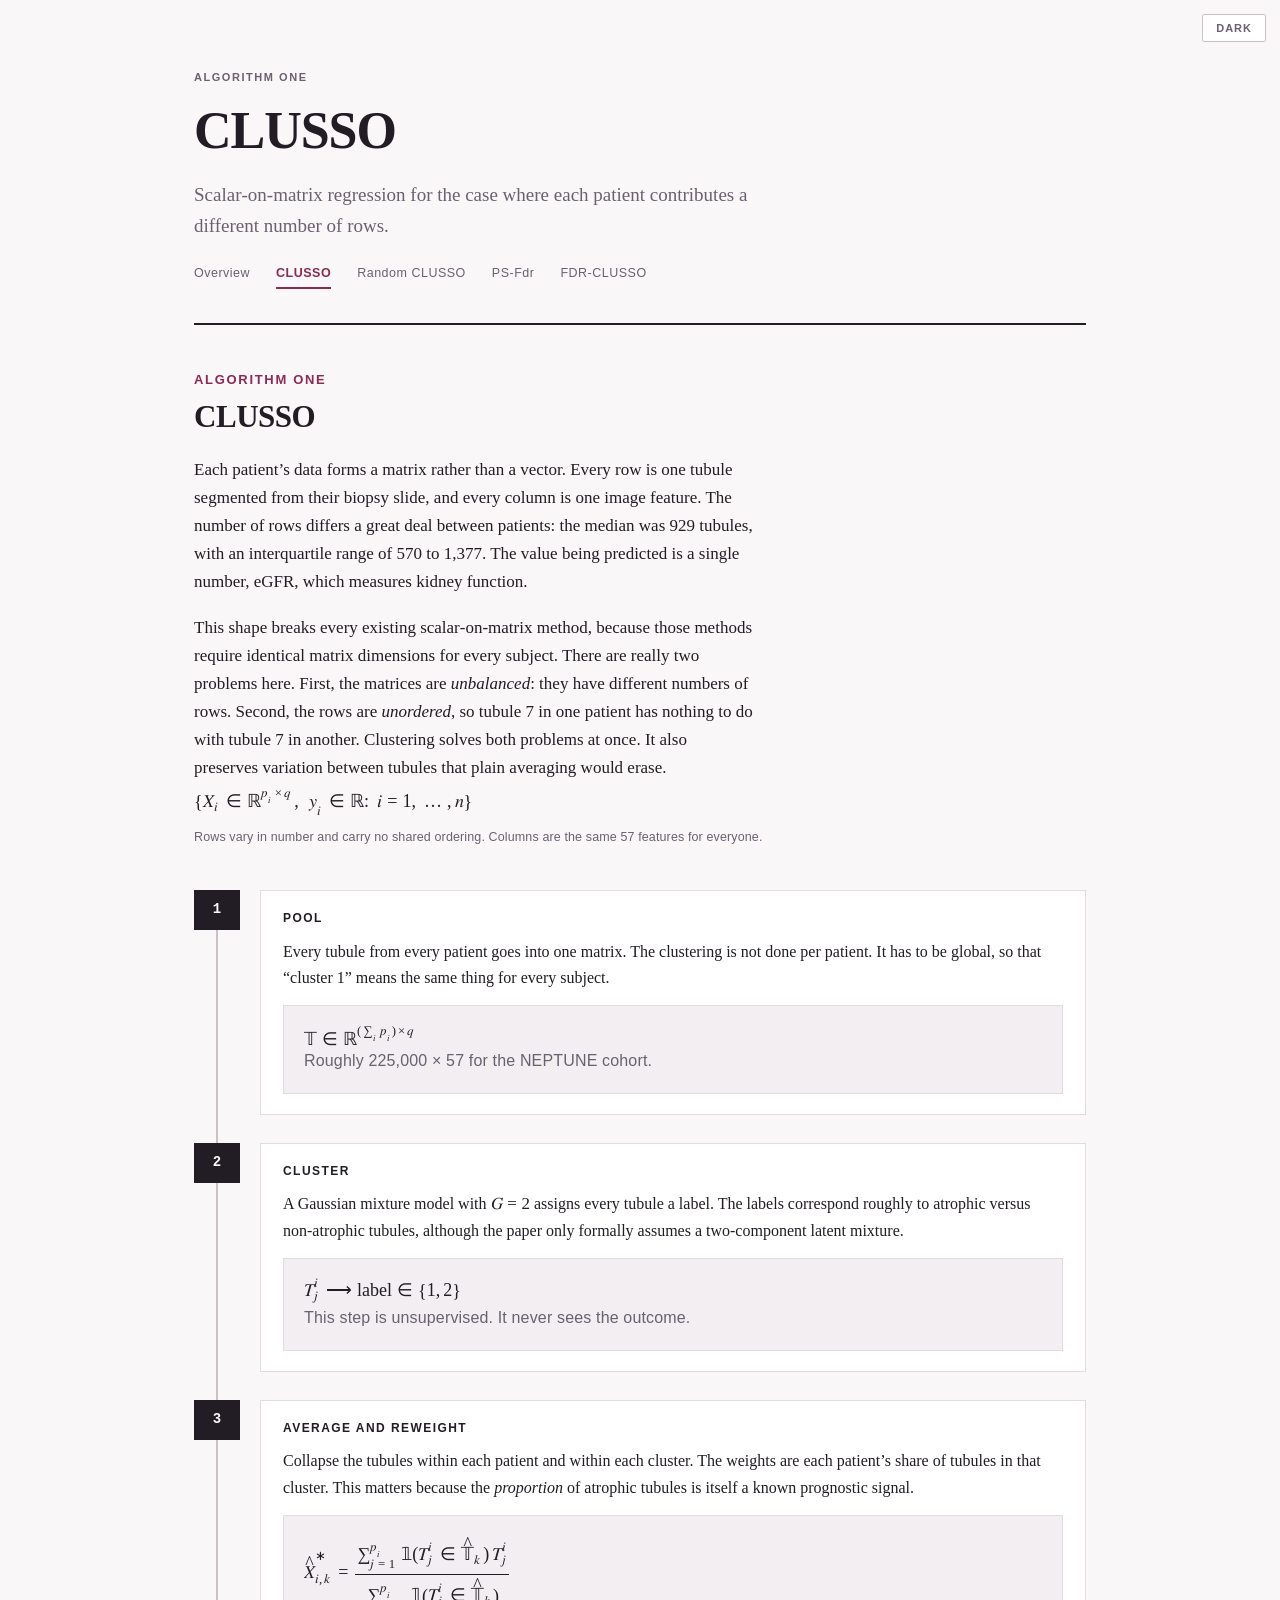
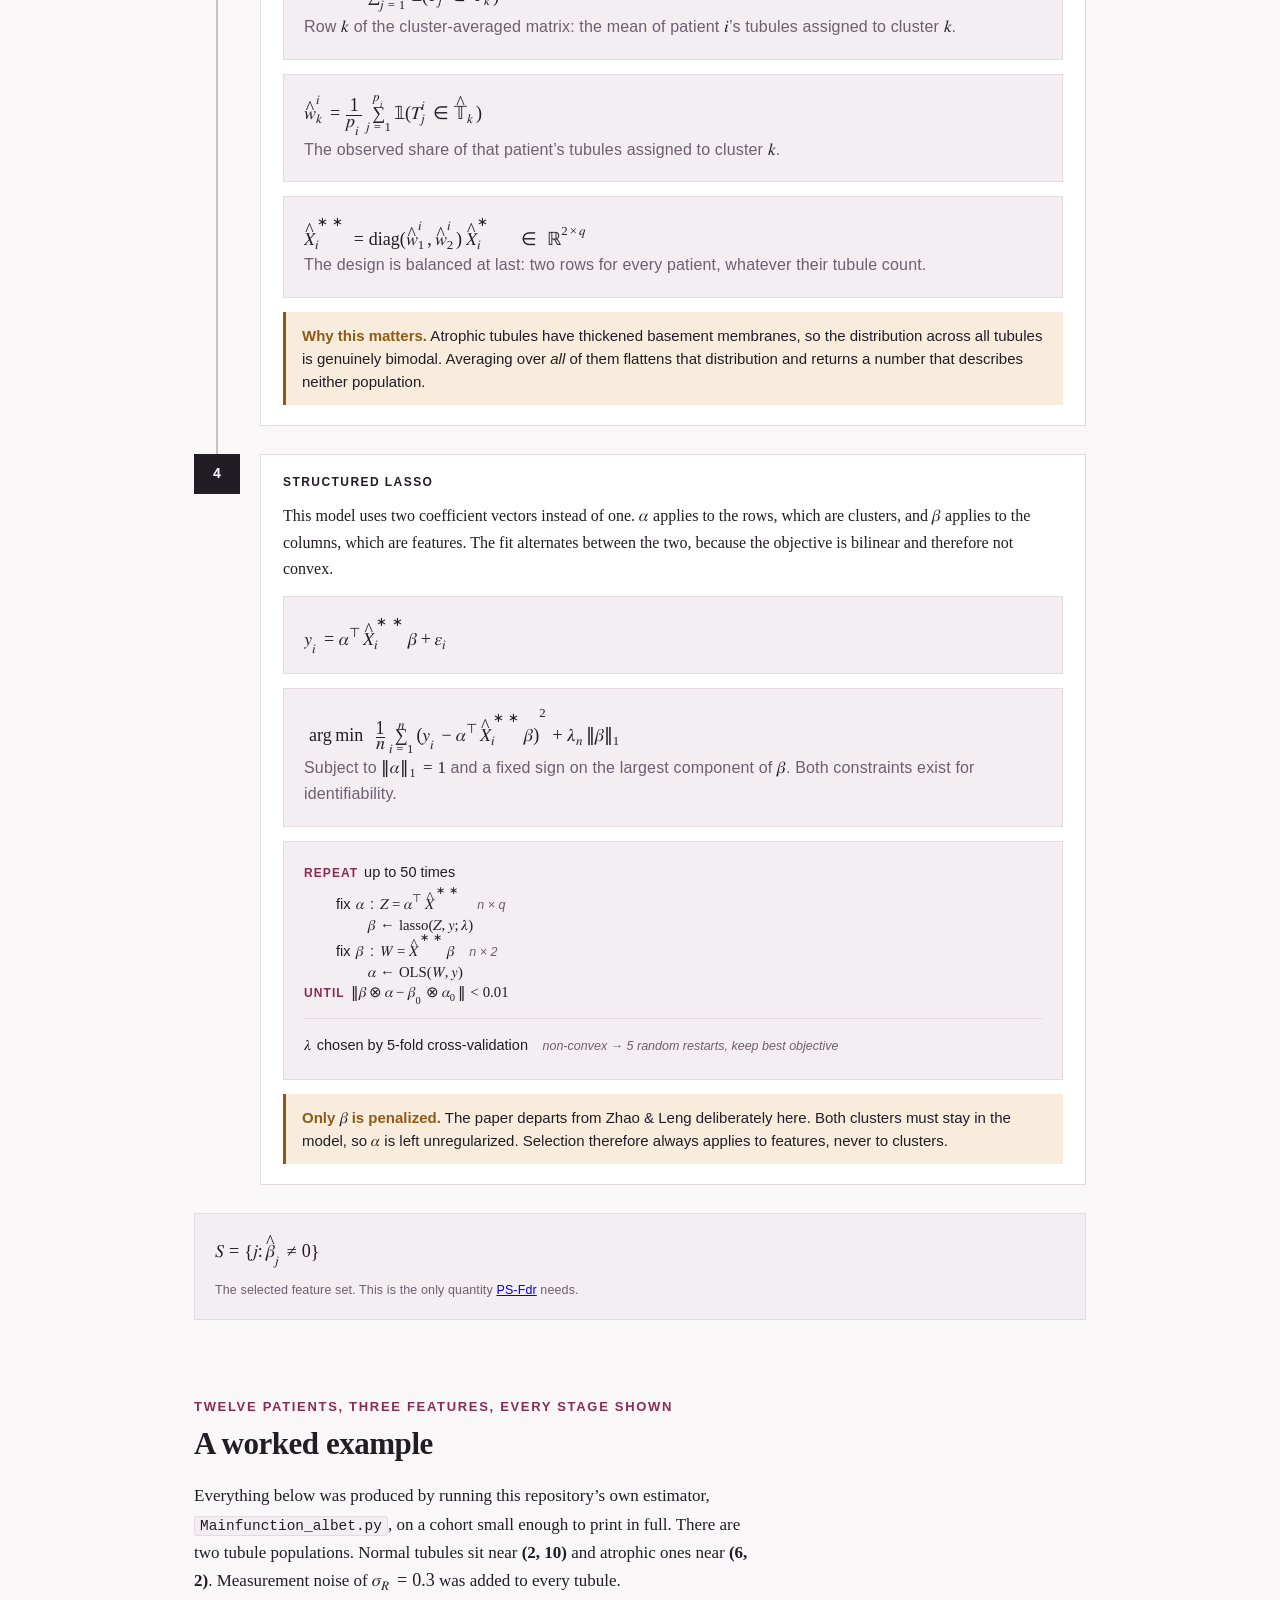
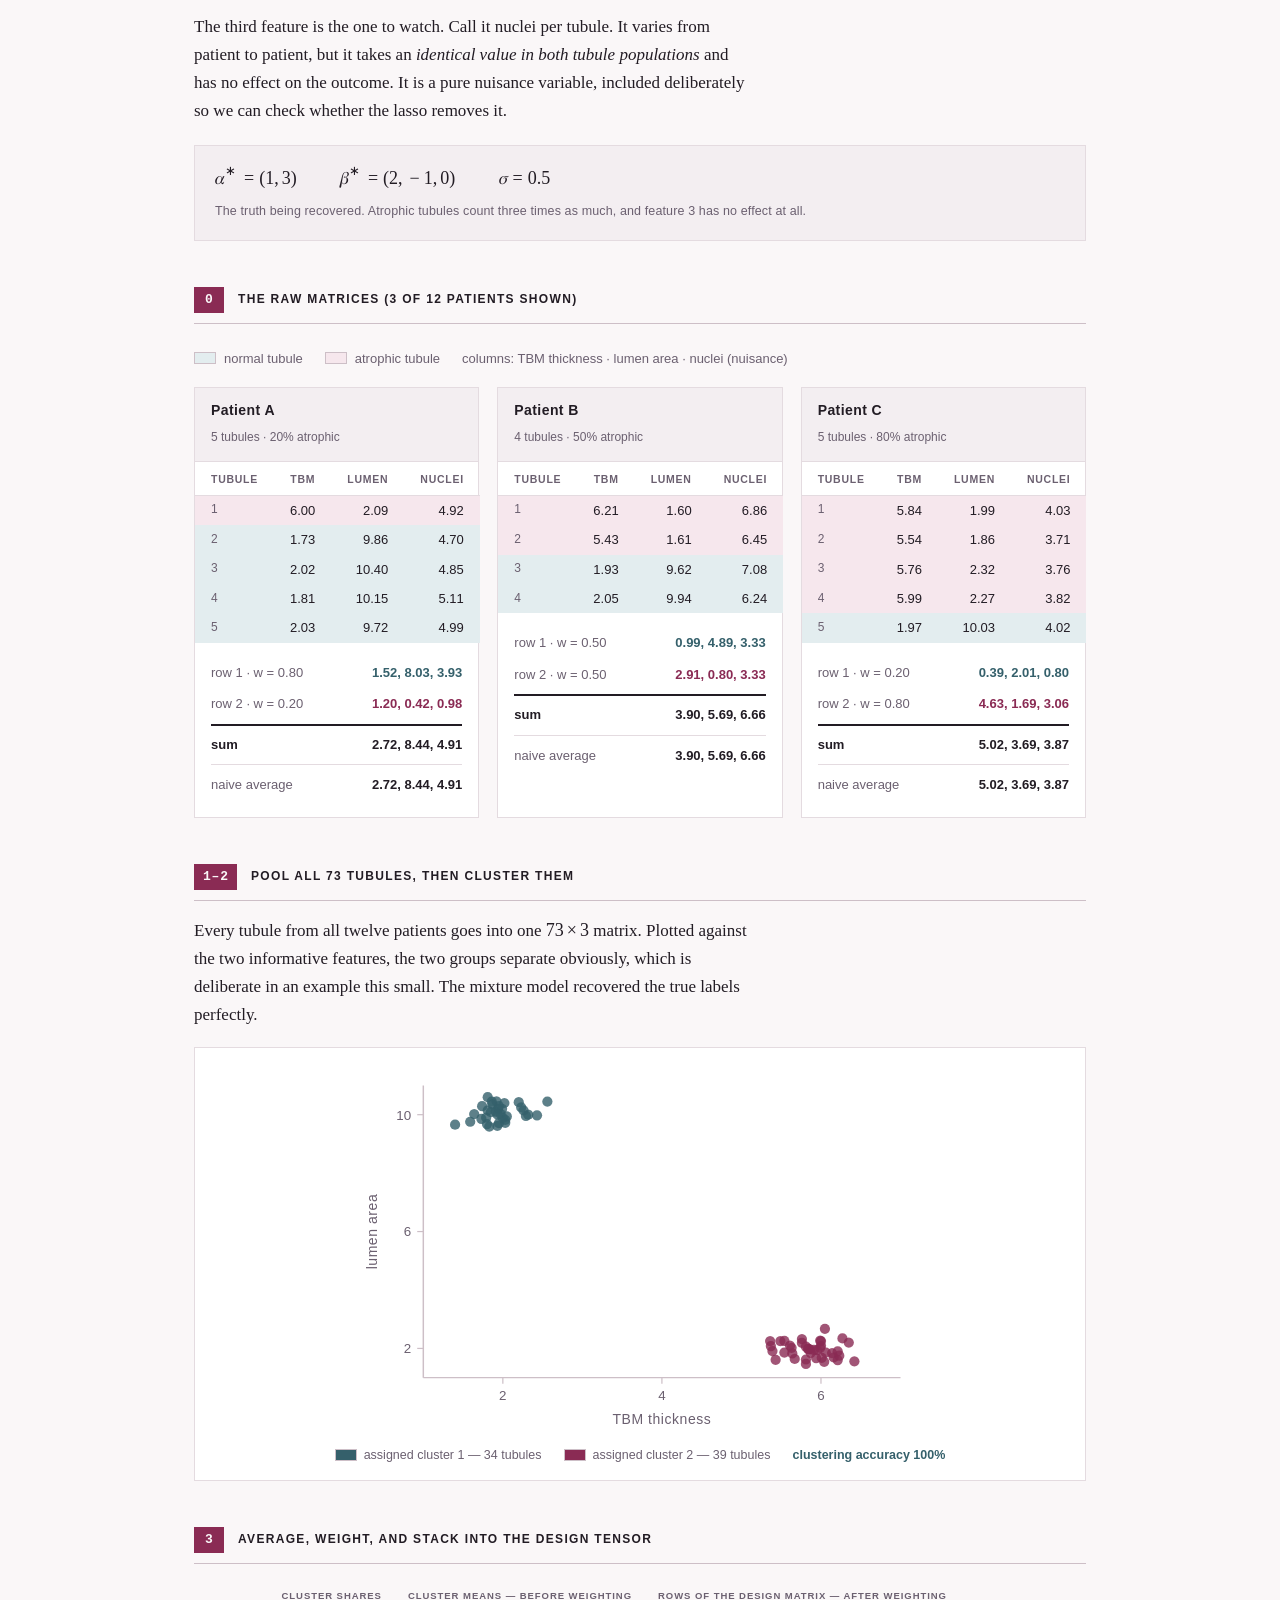
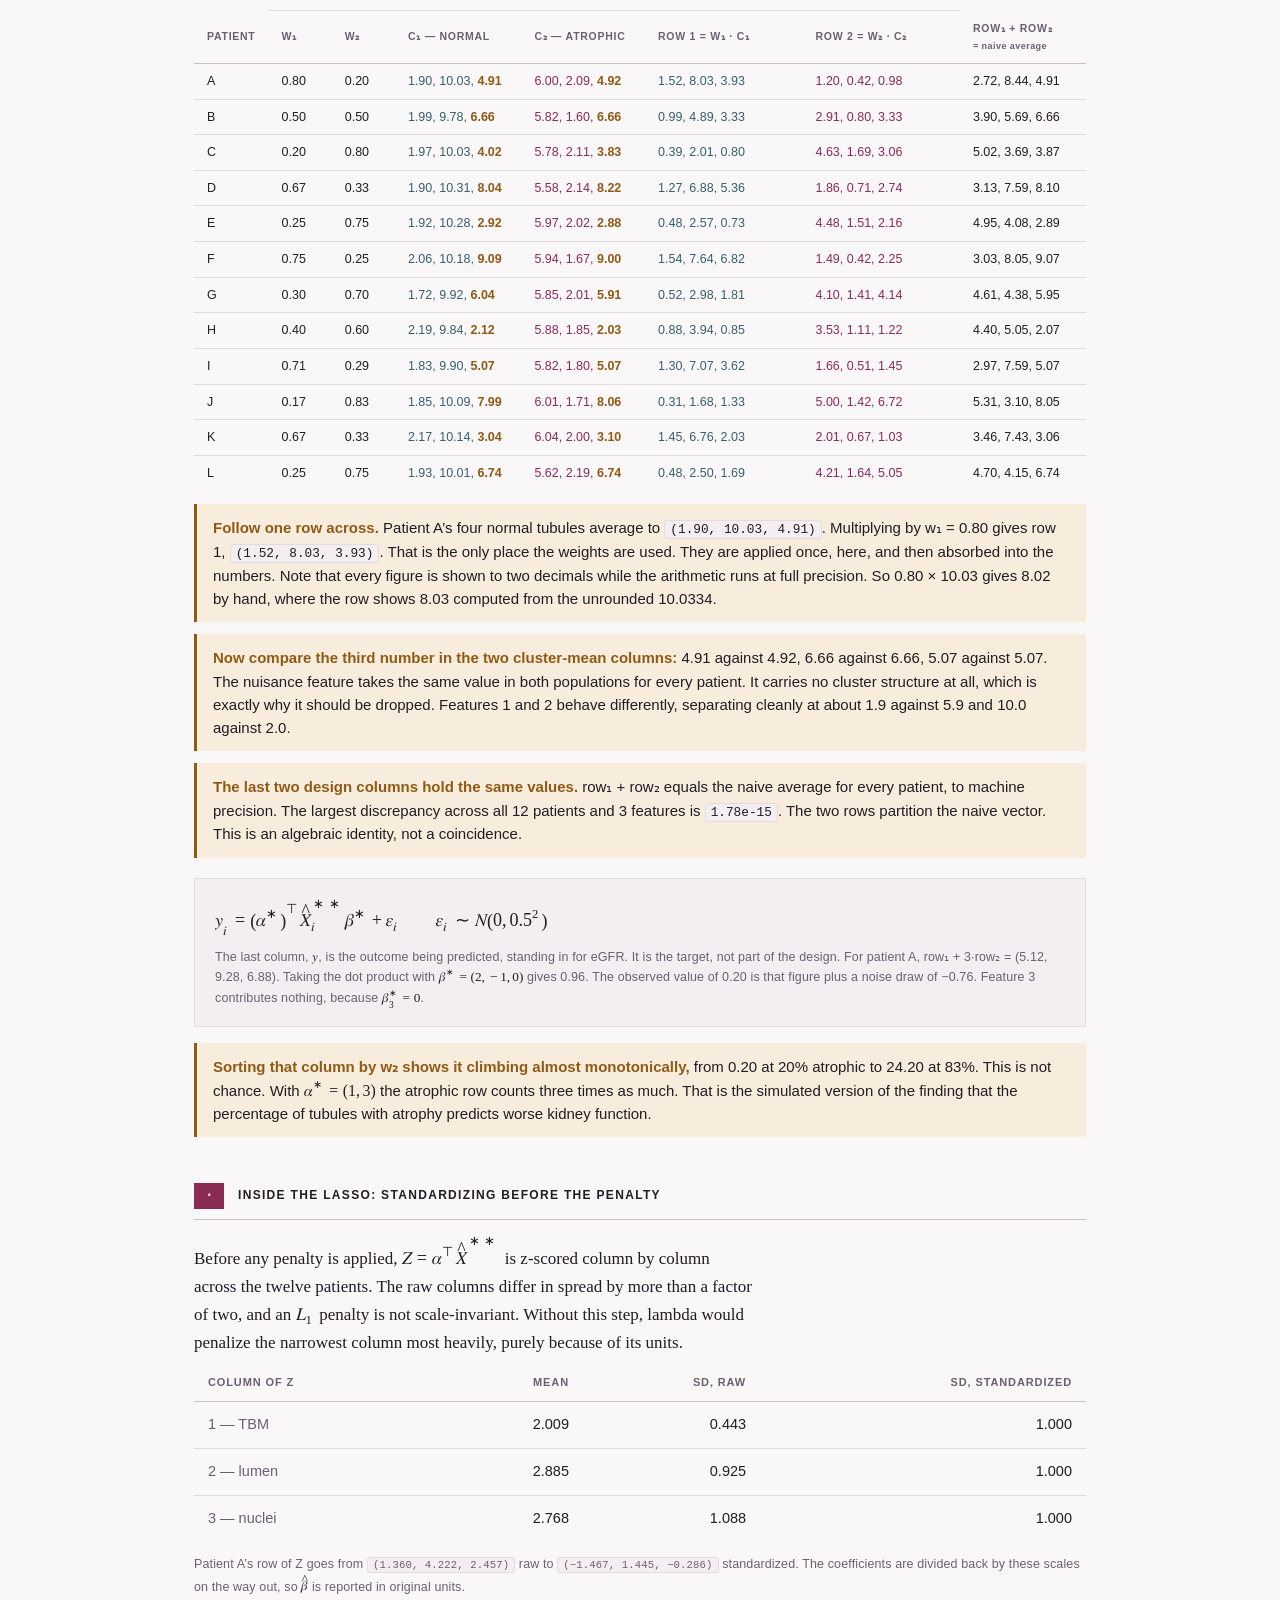
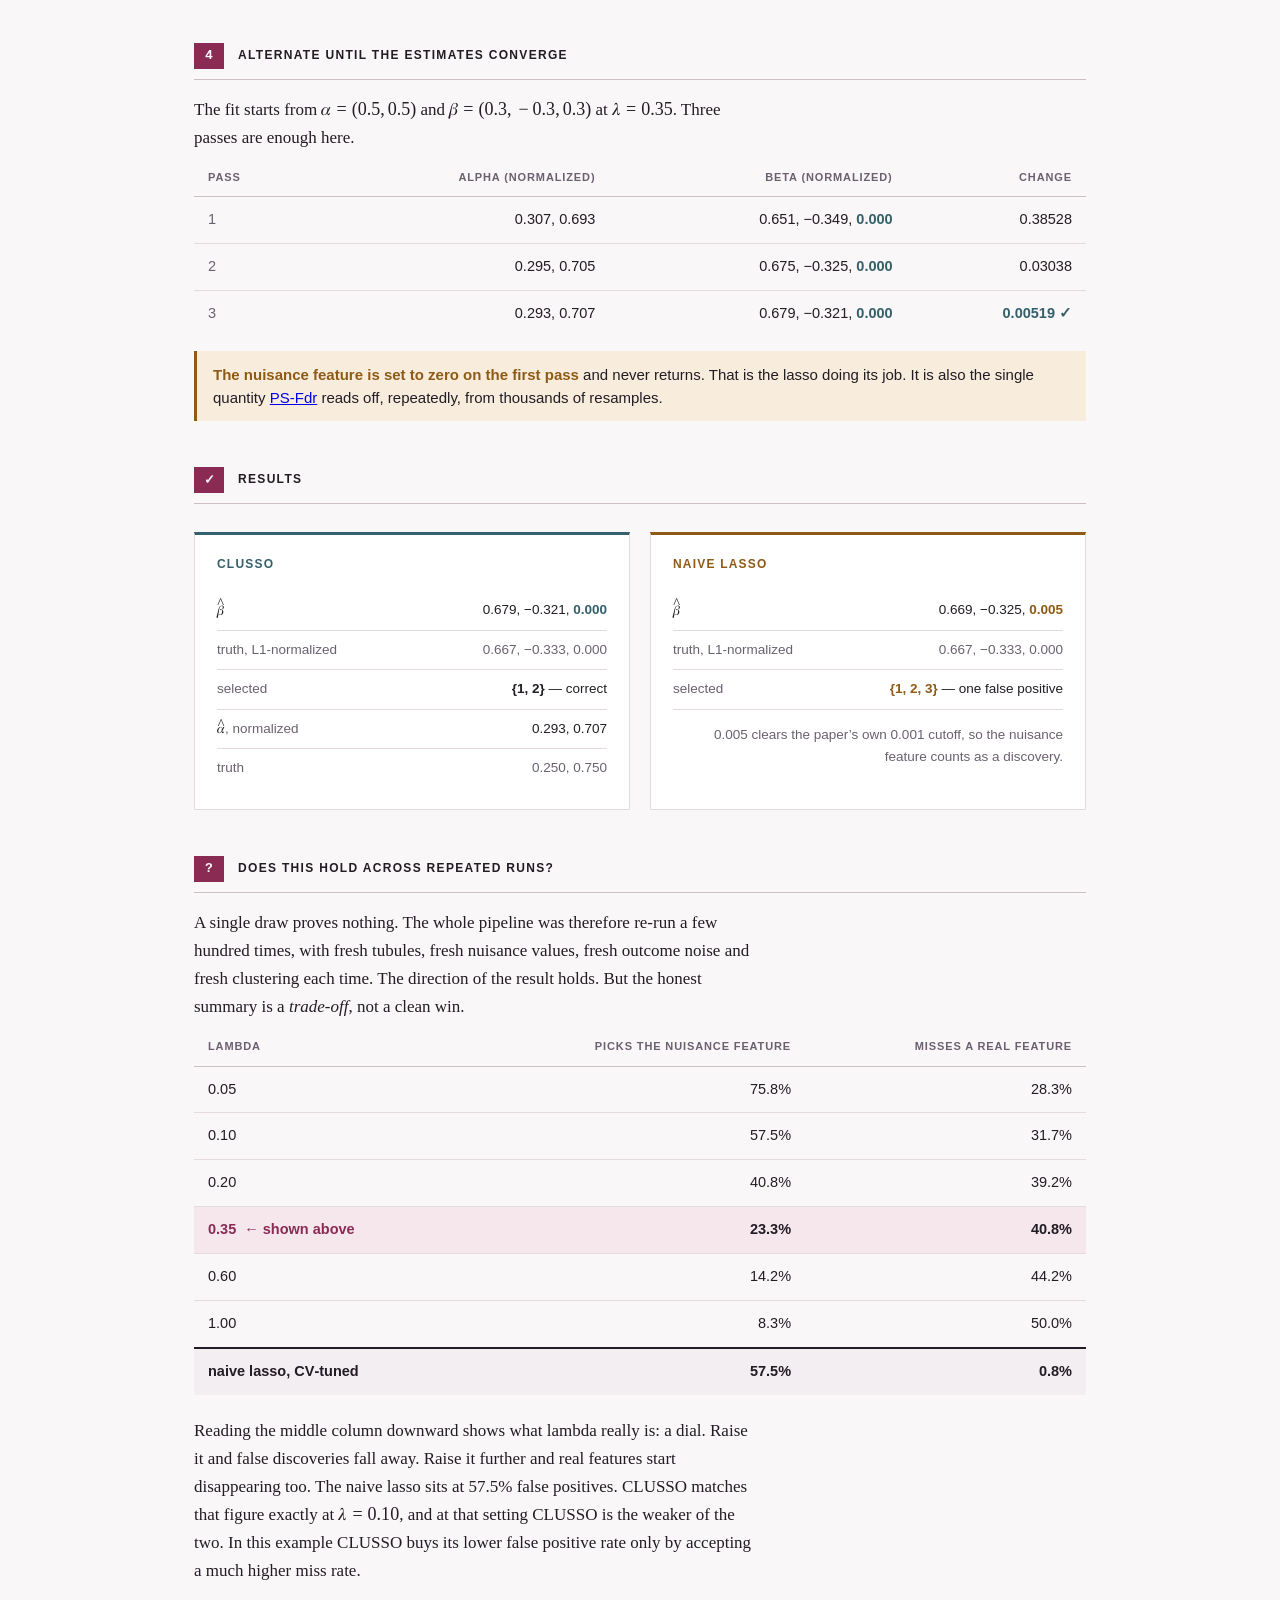
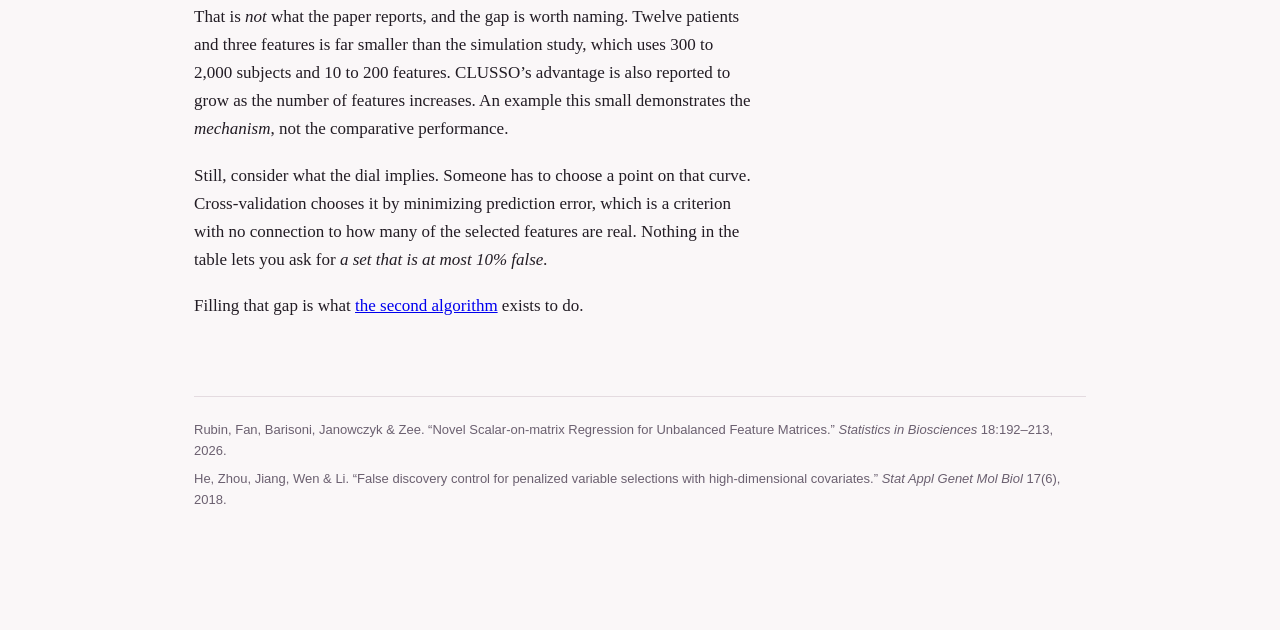
==== commit d8c21e18: "Reword the CLUSSO page in plainer prose Shorter sentences and less compressed phrasing, at roughly t" ====
--- a/docs/clusso.html
+++ b/docs/clusso.html
@@ -21,7 +21,7 @@
   <header class="masthead">
     <p class="eyebrow">Algorithm one</p>
     <h1>CLUSSO</h1>
-    <p class="standfirst">Scalar&#8209;on&#8209;matrix regression when every patient hands you a different number of rows.</p>
+    <p class="standfirst">Scalar&#8209;on&#8209;matrix regression for the case where each patient contributes a different number of rows.</p>
     <nav class="sitenav">
       <a href="index.html">Overview</a>
       <a href="clusso.html" aria-current="page">CLUSSO</a>
@@ -38,20 +38,10 @@
 
     <div class="prose">
       <p>
-        Each patient arrives as a matrix, not a vector: one row per tubule
-        segmented from their biopsy slide, one column per image feature. The
-        row count varies wildly between patients &mdash; a median near 929
-        tubules, interquartile range roughly 570 to 1,377. The outcome being
-        predicted is a single number, eGFR, a measure of kidney function.
-      </p>
-      <p>
-        That shape breaks every existing scalar&#8209;on&#8209;matrix method, which
-        requires the same matrix dimensions for everyone. Two structural
-        problems, actually: the matrices are <em class="term">unbalanced</em>,
-        and their rows are <em class="term">unordered</em> &mdash; tubule 7 in
-        one patient has nothing to do with tubule 7 in another. Clustering
-        fixes both at once, and preserves heterogeneity that plain averaging
-        would destroy.
+        Each patient&rsquo;s data forms a matrix rather than a vector. Every row is one tubule segmented from their biopsy slide, and every column is one image feature. The number of rows differs a great deal between patients: the median was 929 tubules, with an interquartile range of 570 to 1,377. The value being predicted is a single number, eGFR, which measures kidney function.
+      </p>
+      <p>
+        This shape breaks every existing scalar&#8209;on&#8209;matrix method, because those methods require identical matrix dimensions for every subject. There are really two problems here. First, the matrices are <em class="term">unbalanced</em>: they have different numbers of rows. Second, the rows are <em class="term">unordered</em>, so tubule 7 in one patient has nothing to do with tubule 7 in another. Clustering solves both problems at once. It also preserves variation between tubules that plain averaging would erase.
       </p>
     </div>
 
@@ -82,7 +72,7 @@
         <div class="stage-num">1</div>
         <div class="stage-body">
           <h4>Pool</h4>
-          <p>Every tubule from every patient goes into one matrix. Not per&#8209;patient &mdash; the clustering has to be global so that &ldquo;cluster 1&rdquo; means the same thing for everyone.</p>
+          <p>Every tubule from every patient goes into one matrix. The clustering is not done per patient. It has to be global, so that &ldquo;cluster 1&rdquo; means the same thing for every subject.</p>
           <div class="eq">
             <math display="block">
               <mrow>
@@ -102,7 +92,7 @@
         <div class="stage-num">2</div>
         <div class="stage-body">
           <h4>Cluster</h4>
-          <p>Gaussian mixture model with <math><mrow><mi>G</mi><mo>=</mo><mn>2</mn></mrow></math>. Every tubule gets a label &mdash; nominally atrophic versus non&#8209;atrophic, though the paper only formally assumes a two&#8209;component latent mixture.</p>
+          <p>A Gaussian mixture model with <math><mrow><mi>G</mi><mo>=</mo><mn>2</mn></mrow></math> assigns every tubule a label. The labels correspond roughly to atrophic versus non&#8209;atrophic tubules, although the paper only formally assumes a two&#8209;component latent mixture.</p>
           <div class="eq">
             <math display="block">
               <mrow>
@@ -113,7 +103,7 @@
                 <mo>{</mo><mn>1</mn><mo>,</mo><mn>2</mn><mo>}</mo>
               </mrow>
             </math>
-            <p class="eq-note">Unsupervised. This step never sees the outcome.</p>
+            <p class="eq-note">This step is unsupervised. It never sees the outcome.</p>
           </div>
         </div>
       </li>
@@ -122,7 +112,7 @@
         <div class="stage-num">3</div>
         <div class="stage-body">
           <h4>Average and reweight</h4>
-          <p>Collapse within patient and within cluster. The weights are each patient&rsquo;s share of tubules per cluster &mdash; which matters because the <em class="term">proportion</em> of atrophic tubules is itself the known prognostic signal.</p>
+          <p>Collapse the tubules within each patient and within each cluster. The weights are each patient&rsquo;s share of tubules in that cluster. This matters because the <em class="term">proportion</em> of atrophic tubules is itself a known prognostic signal.</p>
 
           <div class="eq">
             <math display="block">
@@ -160,7 +150,7 @@
                 <mi>&#x1D7D9;</mi><mo>(</mo><msubsup><mi>T</mi><mi>j</mi><mi>i</mi></msubsup><mo>&#x2208;</mo><msub><mover accent="true"><mi>&#x1D54B;</mi><mo>^</mo></mover><mi>k</mi></msub><mo>)</mo>
               </mrow>
             </math>
-            <p class="eq-note">The observed share of that patient&rsquo;s tubules landing in cluster <math><mi>k</mi></math>.</p>
+            <p class="eq-note">The observed share of that patient&rsquo;s tubules assigned to cluster <math><mi>k</mi></math>.</p>
           </div>
 
           <div class="eq">
@@ -190,11 +180,11 @@
                 <msup><mi>&#x211D;</mi><mrow><mn>2</mn><mo>&#xD7;</mo><mi>q</mi></mrow></msup>
               </mrow>
             </math>
-            <p class="eq-note">Balanced at last &mdash; two rows for every patient, regardless of tubule count.</p>
+            <p class="eq-note">The design is balanced at last: two rows for every patient, whatever their tubule count.</p>
           </div>
 
           <div class="note">
-            <span><strong>This is the payoff.</strong> Averaging across <em>all</em> tubules would flatten a genuinely bimodal distribution &mdash; atrophic tubules have thickened basement membranes &mdash; producing a number that describes neither population.</span>
+            <span><strong>Why this matters.</strong> Atrophic tubules have thickened basement membranes, so the distribution across all tubules is genuinely bimodal. Averaging over <em>all</em> of them flattens that distribution and returns a number that describes neither population.</span>
           </div>
         </div>
       </li>
@@ -203,7 +193,7 @@
         <div class="stage-num">4</div>
         <div class="stage-body">
           <h4>Structured lasso</h4>
-          <p>Two coefficient vectors instead of one: <math><mi>&#x3B1;</mi></math> for rows (clusters), <math><mi>&#x3B2;</mi></math> for columns (features). Solved by alternating, because the objective is bilinear and therefore non&#8209;convex.</p>
+          <p>This model uses two coefficient vectors instead of one. <math><mi>&#x3B1;</mi></math> applies to the rows, which are clusters, and <math><mi>&#x3B2;</mi></math> applies to the columns, which are features. The fit alternates between the two, because the objective is bilinear and therefore not convex.</p>
 
           <div class="eq">
             <math display="block">
@@ -240,7 +230,7 @@
                 <mrow><msub><mrow></mrow><mn>1</mn></msub></mrow>
               </mrow>
             </math>
-            <p class="eq-note">Subject to <math><mrow><mo>&#x2016;</mo><mi>&#x3B1;</mi><mo>&#x2016;</mo><msub><mrow></mrow><mn>1</mn></msub><mo>=</mo><mn>1</mn></mrow></math> and a fixed sign on the largest component of <math><mi>&#x3B2;</mi></math>, for identifiability.</p>
+            <p class="eq-note">Subject to <math><mrow><mo>&#x2016;</mo><mi>&#x3B1;</mi><mo>&#x2016;</mo><msub><mrow></mrow><mn>1</mn></msub><mo>=</mo><mn>1</mn></mrow></math> and a fixed sign on the largest component of <math><mi>&#x3B2;</mi></math>. Both constraints exist for identifiability.</p>
           </div>
 
           <div class="algo">
@@ -276,7 +266,7 @@
           </div>
 
           <div class="note">
-            <span><strong>Only <math><mi>&#x3B2;</mi></math> is penalized.</strong> The paper deliberately departs from Zhao &amp; Leng here &mdash; both clusters must stay in the model, so <math><mi>&#x3B1;</mi></math> is left unregularized. The selected set is always about features, never clusters.</span>
+            <span><strong>Only <math><mi>&#x3B2;</mi></math> is penalized.</strong> The paper departs from Zhao &amp; Leng deliberately here. Both clusters must stay in the model, so <math><mi>&#x3B1;</mi></math> is left unregularized. Selection therefore always applies to features, never to clusters.</span>
           </div>
         </div>
       </li>
@@ -295,30 +285,23 @@
           <mo>}</mo>
         </mrow>
       </math>
-      <p class="eq-note">The selected feature set &mdash; the only thing <a href="ps-fdr.html">PS&#8209;Fdr</a> will need.</p>
+      <p class="eq-note">The selected feature set. This is the only quantity <a href="ps-fdr.html">PS&#8209;Fdr</a> needs.</p>
     </div>
   </section>
 
 <!-- ================= WORKED EXAMPLE ================= -->
   <section>
-    <h2>Twelve patients, three features, start to finish</h2>
+    <h2>Twelve patients, three features, every stage shown</h2>
     <h3>A worked example</h3>
 
     <div class="prose">
       <p>
-        Everything below was produced by running the repository&rsquo;s own
-        estimator &mdash; <code>Mainfunction_albet.py</code> and its glmnet&#8209;matching
-        lasso &mdash; on a cohort small enough to print in full. Two tubule
-        populations, normal at roughly <strong>(2, 10)</strong> and atrophic at
-        <strong>(6, 2)</strong>, with measurement noise
+        Everything below was produced by running this repository&rsquo;s own estimator, <code>Mainfunction_albet.py</code>, on a cohort small enough to print in full. There are two tubule populations. Normal tubules sit near <strong>(2, 10)</strong> and atrophic ones near <strong>(6, 2)</strong>. Measurement noise of
         <math><mrow><msub><mi>&#x3C3;</mi><mi>R</mi></msub><mo>=</mo><mn>0.3</mn></mrow></math>
-        added to every tubule.
-      </p>
-      <p>
-        The third feature is the interesting one. Call it nuclei per tubule: it
-        varies from patient to patient but is <em class="term">identical in both
-        tubule populations</em> and has nothing to do with the outcome. It is a
-        pure nuisance, planted so we can watch whether the lasso kills it.
+        was added to every tubule.
+      </p>
+      <p>
+        The third feature is the one to watch. Call it nuclei per tubule. It varies from patient to patient, but it takes an <em class="term">identical value in both tubule populations</em> and has no effect on the outcome. It is a pure nuisance variable, included deliberately so we can check whether the lasso removes it.
       </p>
     </div>
 
@@ -334,11 +317,11 @@
           <mi>&#x3C3;</mi><mo>=</mo><mn>0.5</mn>
         </mrow>
       </math>
-      <p class="eq-note">The truth we are trying to recover. Atrophic tubules count three times as much; feature 3 has no effect at all.</p>
+      <p class="eq-note">The truth being recovered. Atrophic tubules count three times as much, and feature 3 has no effect at all.</p>
     </div>
 
     <!-- ---------- STAGE 0 ---------- -->
-    <div class="exhead"><span class="exnum">0</span> The raw matrices &mdash; 3 of 12 patients shown</div>
+    <div class="exhead"><span class="exnum">0</span> The raw matrices (3 of 12 patients shown)</div>
 
     <div class="legend">
       <span><i class="swatch norm"></i> normal tubule</span>
@@ -415,10 +398,7 @@
     <div class="prose">
       <p>
         Every tubule from all twelve patients goes into one
-        <math><mrow><mn>73</mn><mo>&#xD7;</mo><mn>3</mn></mrow></math> matrix.
-        Plotted on the two informative features, the mixture is not subtle
-        &mdash; which is the point of a toy. The mixture model recovered the
-        true labels perfectly.
+        <math><mrow><mn>73</mn><mo>&#xD7;</mo><mn>3</mn></mrow></math> matrix. Plotted against the two informative features, the two groups separate obviously, which is deliberate in an example this small. The mixture model recovered the true labels perfectly.
       </p>
     </div>
 
@@ -472,28 +452,15 @@
     </div>
 
     <div class="note">
-      <span><strong>Follow one row across.</strong> Patient A&rsquo;s four normal
-      tubules average to <code>(1.90, 10.03, 4.91)</code>. Multiply by
-      w&#8321; = 0.80 and you get row 1, <code>(1.52, 8.03, 3.93)</code>. That is
-      the only place the weights are ever used &mdash; once, here, and then they
-      are absorbed into the numbers. Every figure here is displayed to two decimals while the arithmetic runs at full precision &mdash; so 0.80 &times; 10.03 reads 8.02 by hand, where the row shows 8.03 from the unrounded 10.0334.</span>
+      <span><strong>Follow one row across.</strong> Patient A&rsquo;s four normal tubules average to <code>(1.90, 10.03, 4.91)</code>. Multiplying by w&#8321; = 0.80 gives row 1, <code>(1.52, 8.03, 3.93)</code>. That is the only place the weights are used. They are applied once, here, and then absorbed into the numbers. Note that every figure is shown to two decimals while the arithmetic runs at full precision. So 0.80 &times; 10.03 gives 8.02 by hand, where the row shows 8.03 computed from the unrounded 10.0334.</span>
     </div>
 
     <div class="note" style="margin-top:12px;">
-      <span><strong>Now read the third number in the two cluster-mean columns.</strong>
-      4.91 against 4.92. 6.66 against 6.66. 5.07 against 5.07. The nuisance
-      feature is the same in both populations for every single patient &mdash; it
-      carries no cluster structure whatsoever, which is exactly why it deserves to
-      be dropped. Compare that to features 1 and 2, which separate cleanly around
-      1.9 against 5.9 and 10.0 against 2.0.</span>
+      <span><strong>Now compare the third number in the two cluster-mean columns:</strong> 4.91 against 4.92, 6.66 against 6.66, 5.07 against 5.07. The nuisance feature takes the same value in both populations for every patient. It carries no cluster structure at all, which is exactly why it should be dropped. Features 1 and 2 behave differently, separating cleanly at about 1.9 against 5.9 and 10.0 against 2.0.</span>
     </div>
 
     <div class="note" style="margin-top:12px;">
-      <span><strong>The last two design columns are one column.</strong> row&#8321; + row&#8322;
-      equals the naive average for every patient, to machine precision &mdash;
-      largest discrepancy across all 12 patients and 3 features is
-      <code>1.78e&#8209;15</code>. The rows partition the naive vector; that is the
-      identity, not a coincidence.</span>
+      <span><strong>The last two design columns hold the same values.</strong> row&#8321; + row&#8322; equals the naive average for every patient, to machine precision. The largest discrepancy across all 12 patients and 3 features is <code>1.78e&#8209;15</code>. The two rows partition the naive vector. This is an algebraic identity, not a coincidence.</span>
     </div>
 
     <div class="eq" style="margin-top:20px;">
@@ -510,35 +477,27 @@
         </mrow>
       </math>
       <p class="eq-note">
-        The last column, <math><mi>y</mi></math>, is the outcome being predicted &mdash;
-        this toy&rsquo;s stand-in for eGFR. It is the target, not part of the design.
-        For patient A: row&#8321; + 3&middot;row&#8322; = (5.12, 9.28, 6.88), dotted with
+        The last column, <math><mi>y</mi></math>, is the outcome being predicted, standing in for eGFR. It is the target, not part of the design. For patient A, row&#8321; + 3&middot;row&#8322; = (5.12, 9.28, 6.88). Taking the dot product with
         <math><mrow><msup><mi>&#x3B2;</mi><mo>&#x2217;</mo></msup><mo>=</mo><mo>(</mo><mn>2</mn><mo>,</mo><mo>&#x2212;</mo><mn>1</mn><mo>,</mo><mn>0</mn><mo>)</mo></mrow></math>
-        gives 0.96, and the observed 0.20 is that plus a noise draw of &minus;0.76.
-        Feature 3 contributes nothing, because
+        gives 0.96. The observed value of 0.20 is that figure plus a noise draw of &minus;0.76. Feature 3 contributes nothing, because
         <math><mrow><msubsup><mi>&#x3B2;</mi><mn>3</mn><mo>&#x2217;</mo></msubsup><mo>=</mo><mn>0</mn></mrow></math>.
       </p>
     </div>
 
     <div class="note" style="margin-top:16px;">
-      <span><strong>Sort that column by w&#8322; and it climbs almost monotonically</strong>
-      &mdash; 0.20 at 20% atrophic, 24.20 at 83%. Not luck: with
+      <span><strong>Sorting that column by w&#8322; shows it climbing almost monotonically,</strong> from 0.20 at 20% atrophic to 24.20 at 83%. This is not chance. With
       <math><mrow><msup><mi>&#x3B1;</mi><mo>&#x2217;</mo></msup><mo>=</mo><mo>(</mo><mn>1</mn><mo>,</mo><mn>3</mn><mo>)</mo></mrow></math>
-      the atrophic row counts triple, which is the simulated form of &ldquo;percentage
-      of tubules with atrophy predicts worse kidney function.&rdquo;</span>
+      the atrophic row counts three times as much. That is the simulated version of the finding that the percentage of tubules with atrophy predicts worse kidney function.</span>
     </div>
 
     <!-- ---------- STANDARDIZATION ---------- -->
-    <div class="exhead"><span class="exnum">&#8901;</span> Inside the lasso &mdash; standardizing before the penalty</div>
+    <div class="exhead"><span class="exnum">&#8901;</span> Inside the lasso: standardizing before the penalty</div>
 
     <div class="prose">
       <p>
         Before any penalty is applied, <math><mrow><mi>Z</mi><mo>=</mo><msup><mi>&#x3B1;</mi><mo>&#x22A4;</mo></msup><msup><mover accent="true"><mi>X</mi><mo>^</mo></mover><mrow><mo>&#x2217;</mo><mo>&#x2217;</mo></mrow></msup></mrow></math>
-        gets column&#8209;wise z&#8209;scored across the twelve patients. The raw columns
-        differ in spread by more than a factor of two, and an
-        <math><msub><mi>L</mi><mn>1</mn></msub></math> penalty is not
-        scale&#8209;invariant &mdash; without this, lambda would silently punish the
-        narrow column hardest.
+        is z&#8209;scored column by column across the twelve patients. The raw columns differ in spread by more than a factor of two, and an
+        <math><msub><mi>L</mi><mn>1</mn></msub></math> penalty is not scale&#8209;invariant. Without this step, lambda would penalize the narrowest column most heavily, purely because of its units.
       </p>
     </div>
 
@@ -564,14 +523,14 @@
     </div>
 
     <!-- ---------- STAGE 4 ---------- -->
-    <div class="exhead"><span class="exnum">4</span> Alternate until it stops moving</div>
+    <div class="exhead"><span class="exnum">4</span> Alternate until the estimates converge</div>
 
     <div class="prose">
       <p>
-        Starting from <math><mrow><mi>&#x3B1;</mi><mo>=</mo><mo>(</mo><mn>0.5</mn><mo>,</mo><mn>0.5</mn><mo>)</mo></mrow></math>
+        The fit starts from <math><mrow><mi>&#x3B1;</mi><mo>=</mo><mo>(</mo><mn>0.5</mn><mo>,</mo><mn>0.5</mn><mo>)</mo></mrow></math>
         and <math><mrow><mi>&#x3B2;</mi><mo>=</mo><mo>(</mo><mn>0.3</mn><mo>,</mo><mo>&#x2212;</mo><mn>0.3</mn><mo>,</mo><mn>0.3</mn><mo>)</mo></mrow></math>
         at <math><mrow><mi>&#x3BB;</mi><mo>=</mo><mn>0.35</mn></mrow></math>.
-        Three passes is all it takes here.
+        Three passes are enough here.
       </p>
     </div>
 
@@ -589,14 +548,11 @@
     </div>
 
     <div class="note">
-      <span><strong>The nuisance feature is zeroed on the very first pass</strong>
-      and never comes back. That is the lasso doing its job &mdash; and it is the
-      single thing <a href="ps-fdr.html">PS&#8209;Fdr</a> will read off, over and over, from thousands of
-      resamples.</span>
+      <span><strong>The nuisance feature is set to zero on the first pass</strong> and never returns. That is the lasso doing its job. It is also the single quantity <a href="ps-fdr.html">PS&#8209;Fdr</a> reads off, repeatedly, from thousands of resamples.</span>
     </div>
 
     <!-- ---------- OUTPUT ---------- -->
-    <div class="exhead"><span class="exnum">&#10003;</span> What came out</div>
+    <div class="exhead"><span class="exnum">&#10003;</span> Results</div>
 
     <div class="split">
       <div class="panel good">
@@ -625,14 +581,11 @@
     </div>
 
     <!-- ---------- HONESTY ---------- -->
-    <div class="exhead"><span class="exnum">?</span> Is that one run, or is it real?</div>
+    <div class="exhead"><span class="exnum">?</span> Does this hold across repeated runs?</div>
 
     <div class="prose">
       <p>
-        One draw proves nothing, so I re&#8209;ran the whole pipeline &mdash; fresh
-        tubules, fresh nuisance values, fresh outcome noise, fresh clustering
-        &mdash; a few hundred times. The direction holds, but the honest picture
-        is a <em class="term">trade&#8209;off</em>, not a clean win.
+        A single draw proves nothing. The whole pipeline was therefore re&#8209;run a few hundred times, with fresh tubules, fresh nuisance values, fresh outcome noise and fresh clustering each time. The direction of the result holds. But the honest summary is a <em class="term">trade&#8209;off</em>, not a clean win.
       </p>
     </div>
 
@@ -655,31 +608,17 @@
 
     <div class="prose" style="margin-top:22px;">
       <p>
-        Read the middle column downward and lambda is revealed for what it is: a
-        dial. Turn it up and false discoveries fall away; turn it up further and
-        real features start disappearing too. The naive lasso sits at 57.5% false
-        positives &mdash; matched exactly by CLUSSO at
-        <math><mrow><mi>&#x3BB;</mi><mo>=</mo><mn>0.10</mn></mrow></math>, where
-        CLUSSO is the weaker method. Only by accepting a much higher miss rate
-        does CLUSSO buy its lower false positive rate here.
-      </p>
-      <p>
-        That is <em class="term">not</em> the paper&rsquo;s finding, and the gap
-        is worth naming: twelve patients and three features is orders of
-        magnitude smaller than the 300 to 2,000 subjects and 10 to 200 features
-        the simulation study uses, and CLUSSO&rsquo;s advantage is reported to
-        grow with the number of features. A toy this size demonstrates the
-        <em class="term">mechanism</em>, not the comparative performance.
-      </p>
-      <p>
-        But look at what the dial implies. Somebody has to choose a point on that
-        curve, and cross&#8209;validation chooses it by minimizing prediction error
-        &mdash; a criterion with no relationship whatsoever to how many of the
-        selected features are real. Nothing in the table lets you say
-        <em class="term">&ldquo;give me a set that is at most 10% false.&rdquo;</em>
-      </p>
-      <p>
-        That sentence is the entire reason <a href="ps-fdr.html">the second algorithm</a> exists.
+        Reading the middle column downward shows what lambda really is: a dial. Raise it and false discoveries fall away. Raise it further and real features start disappearing too. The naive lasso sits at 57.5% false positives. CLUSSO matches that figure exactly at
+        <math><mrow><mi>&#x3BB;</mi><mo>=</mo><mn>0.10</mn></mrow></math>, and at that setting CLUSSO is the weaker of the two. In this example CLUSSO buys its lower false positive rate only by accepting a much higher miss rate.
+      </p>
+      <p>
+        That is <em class="term">not</em> what the paper reports, and the gap is worth naming. Twelve patients and three features is far smaller than the simulation study, which uses 300 to 2,000 subjects and 10 to 200 features. CLUSSO&rsquo;s advantage is also reported to grow as the number of features increases. An example this small demonstrates the <em class="term">mechanism</em>, not the comparative performance.
+      </p>
+      <p>
+        Still, consider what the dial implies. Someone has to choose a point on that curve. Cross&#8209;validation chooses it by minimizing prediction error, which is a criterion with no connection to how many of the selected features are real. Nothing in the table lets you ask for <em class="term">a set that is at most 10% false.</em>
+      </p>
+      <p>
+        Filling that gap is what <a href="ps-fdr.html">the second algorithm</a> exists to do.
       </p>
     </div>
   </section>
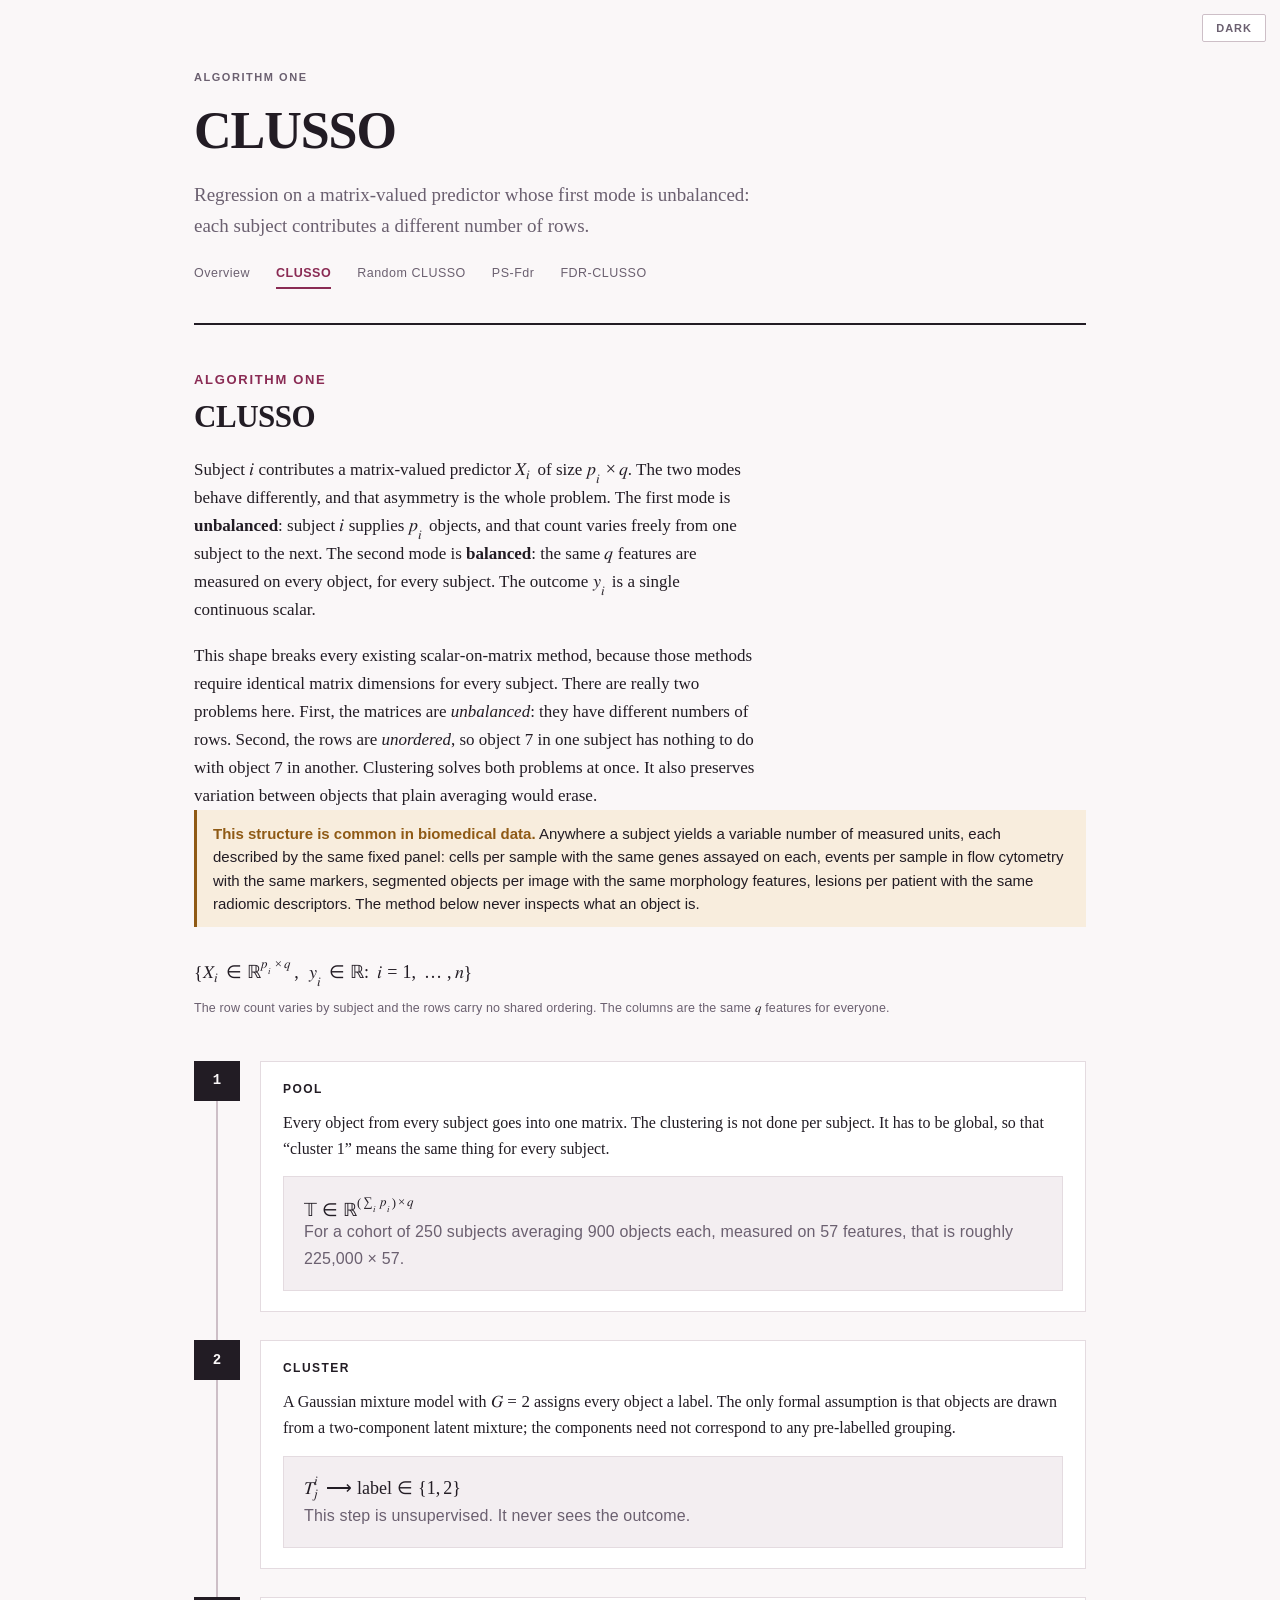
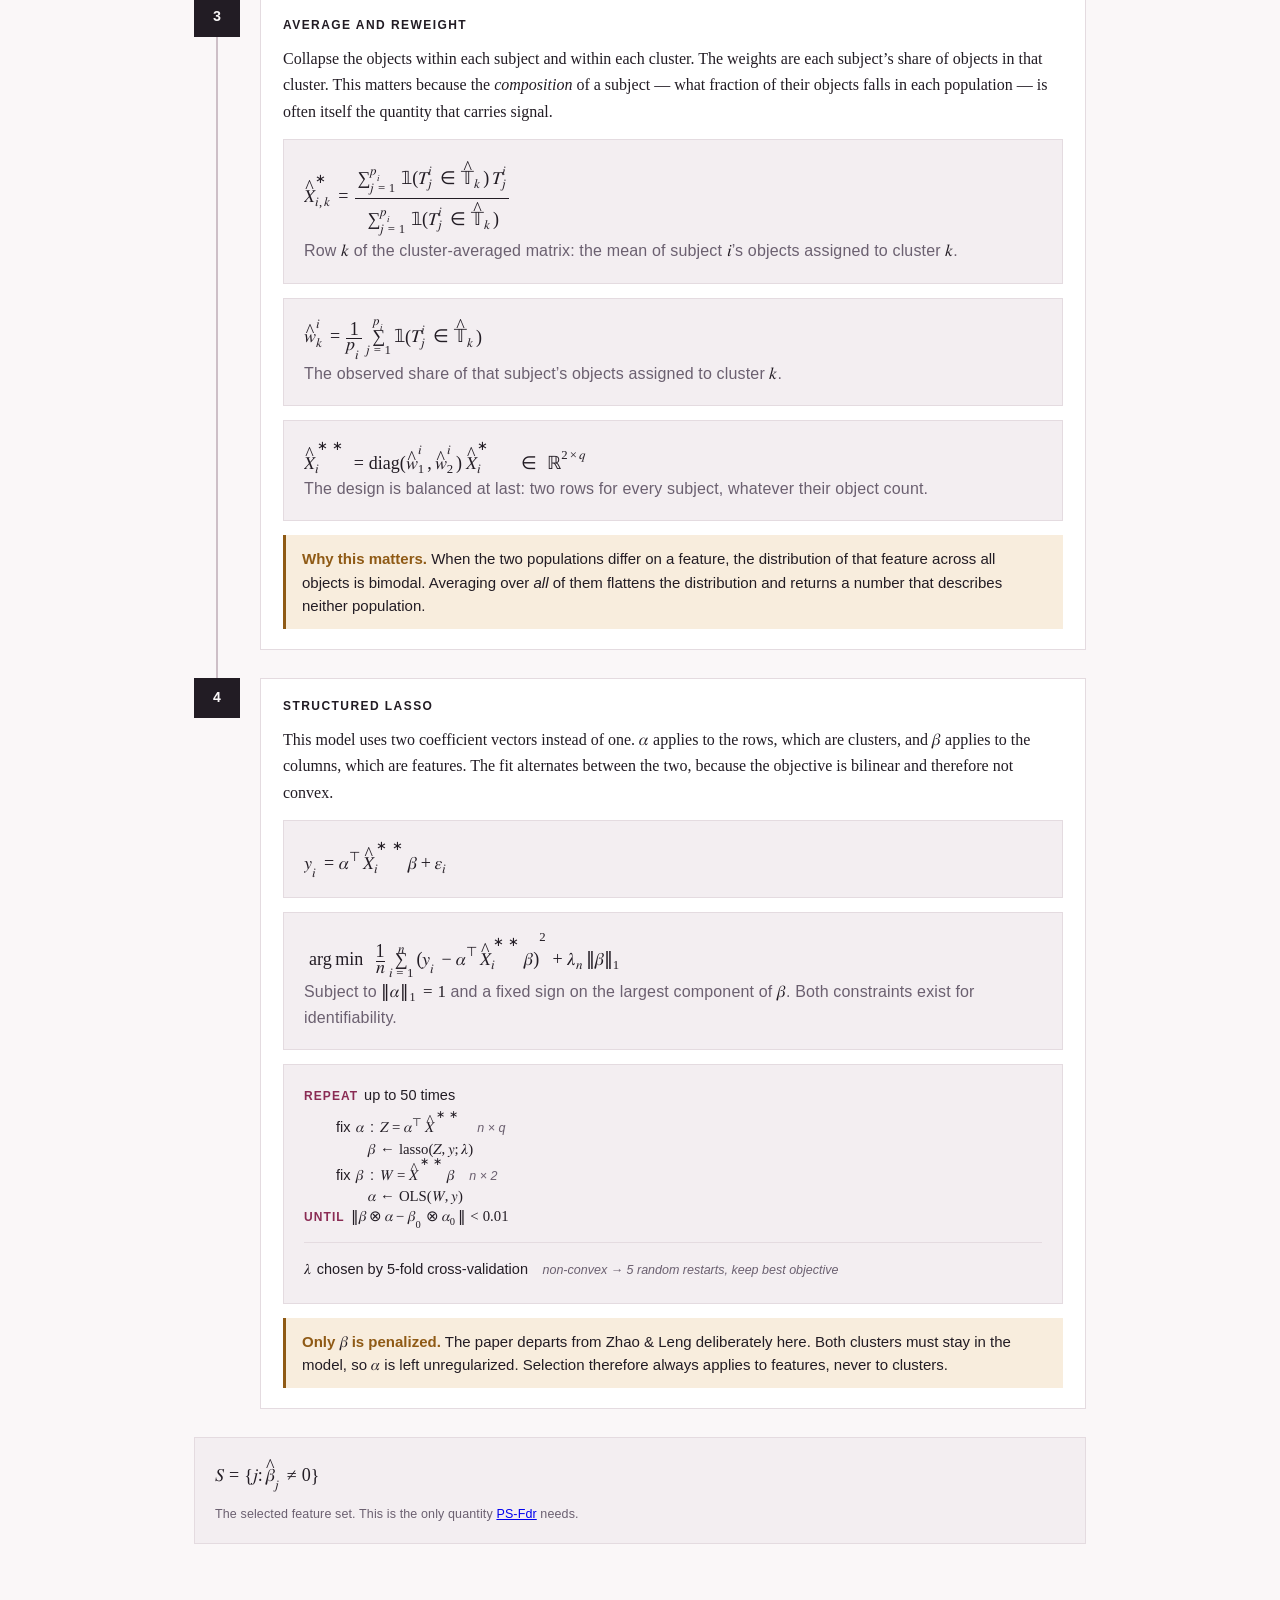
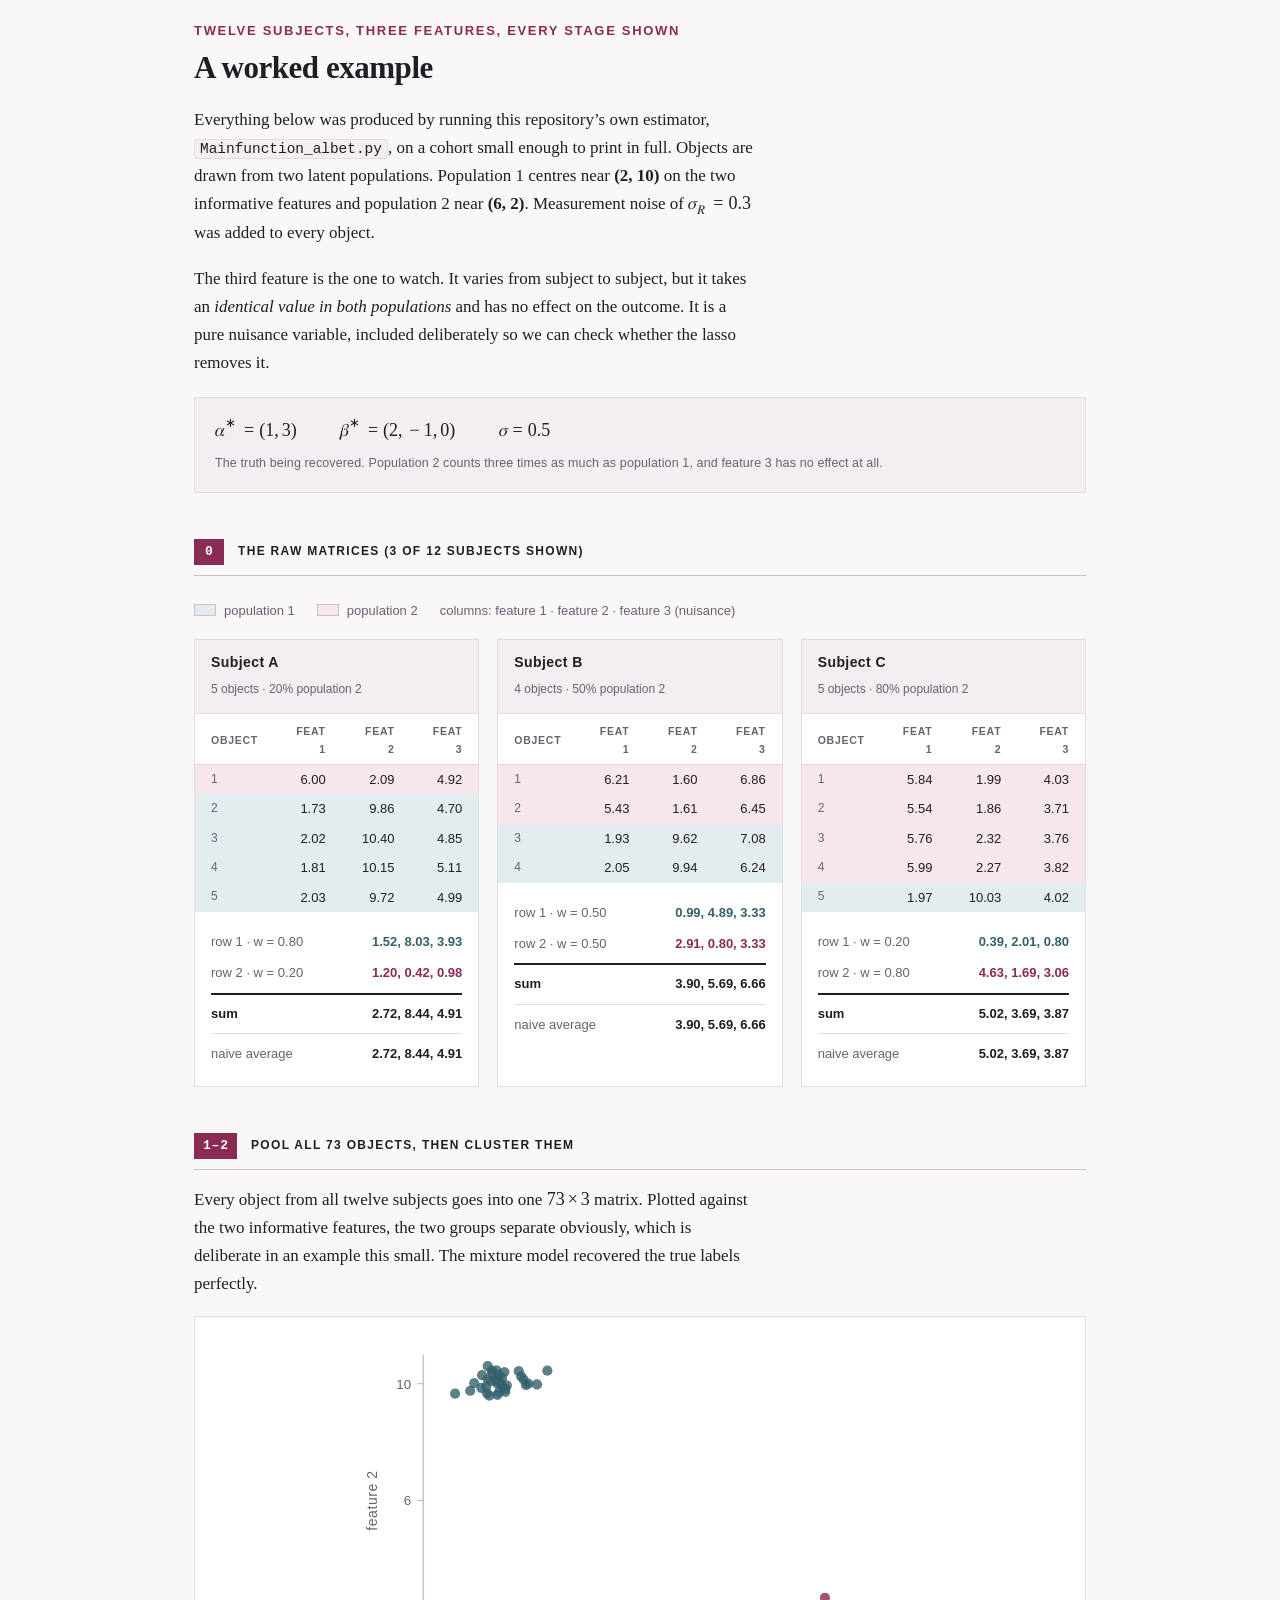
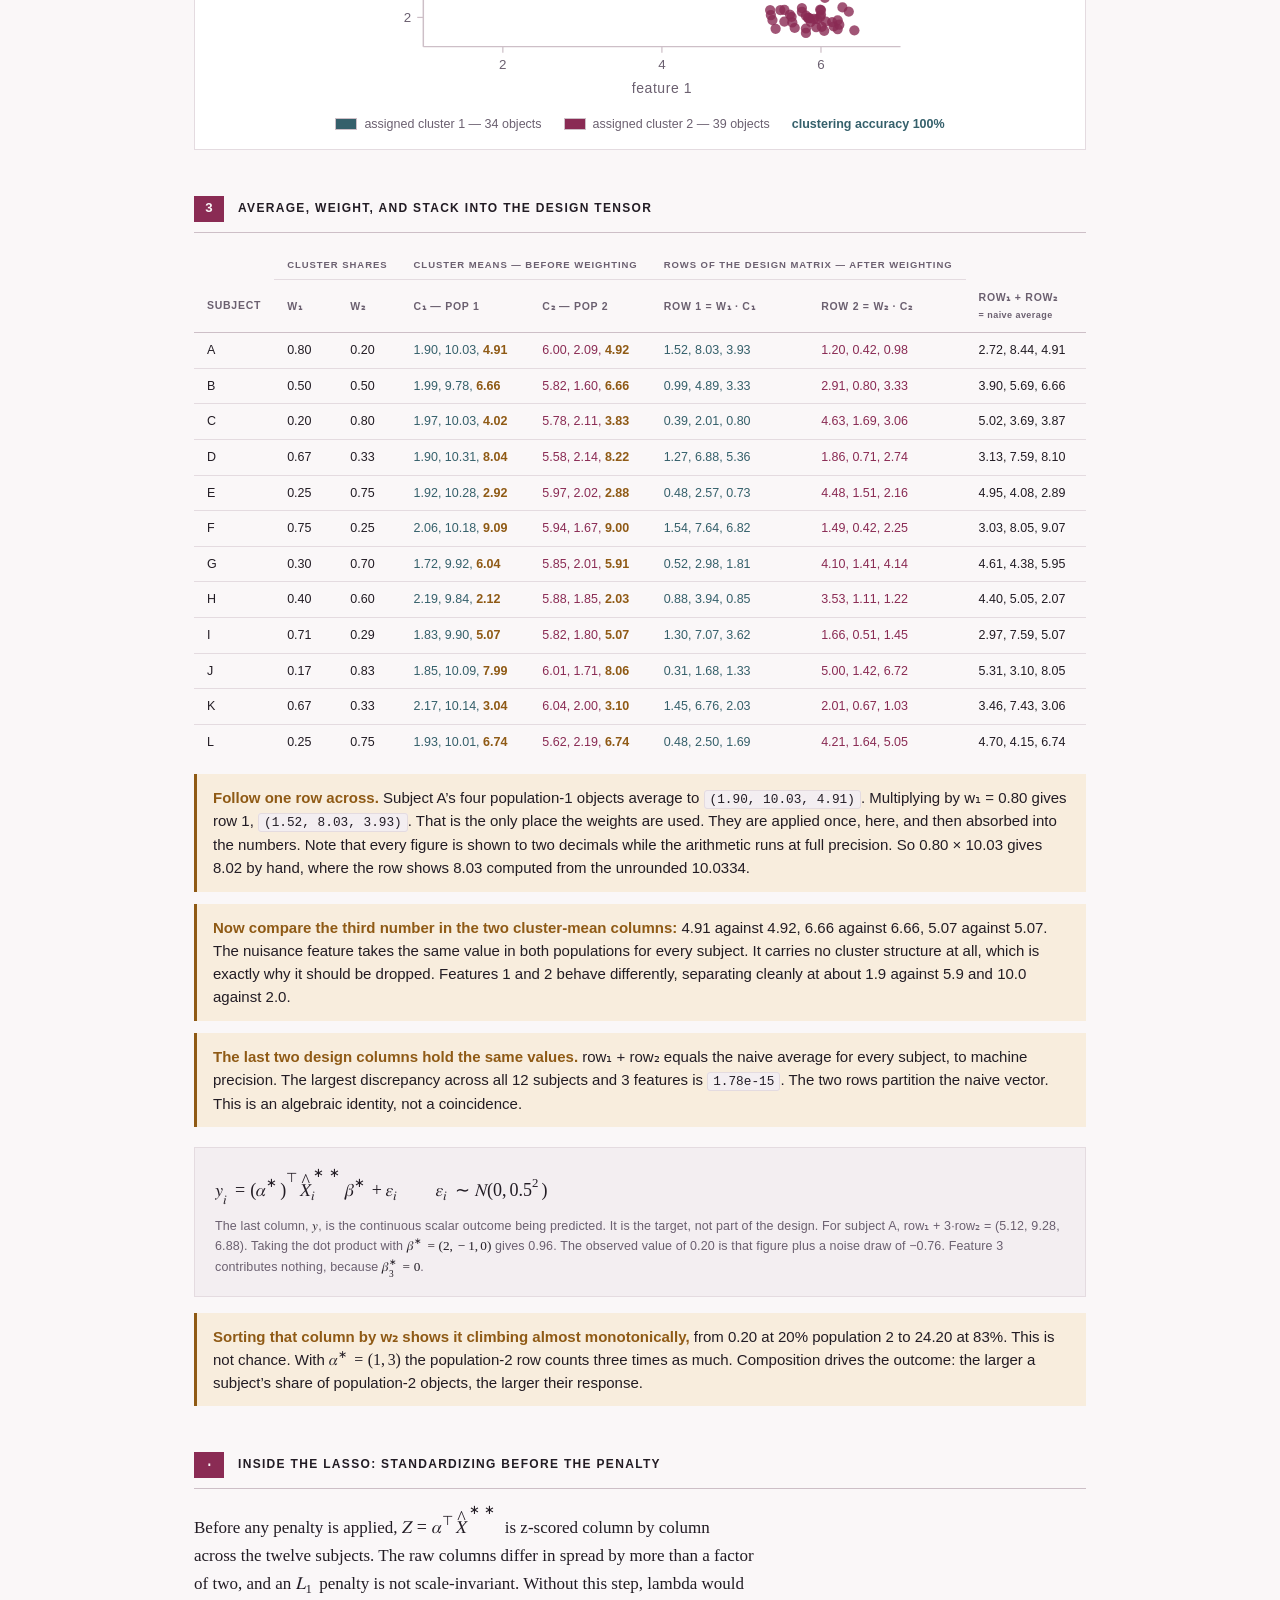
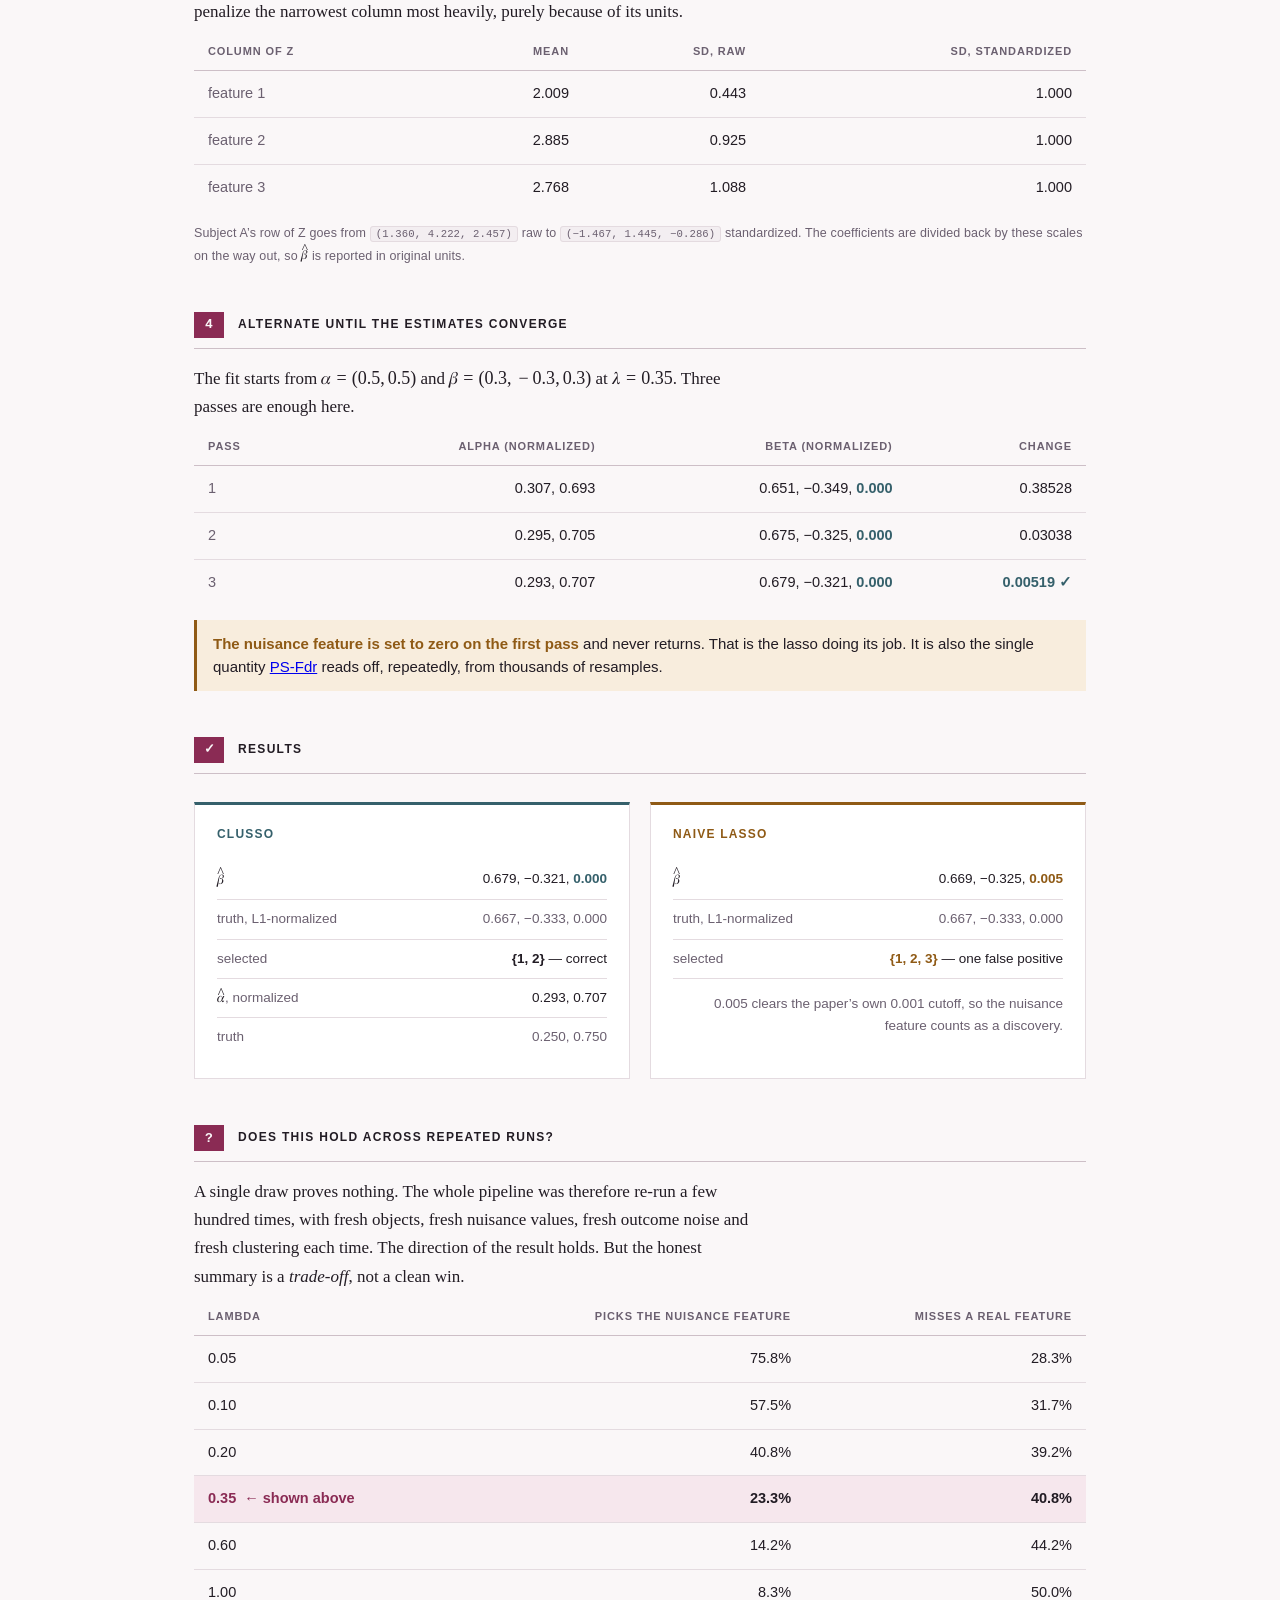
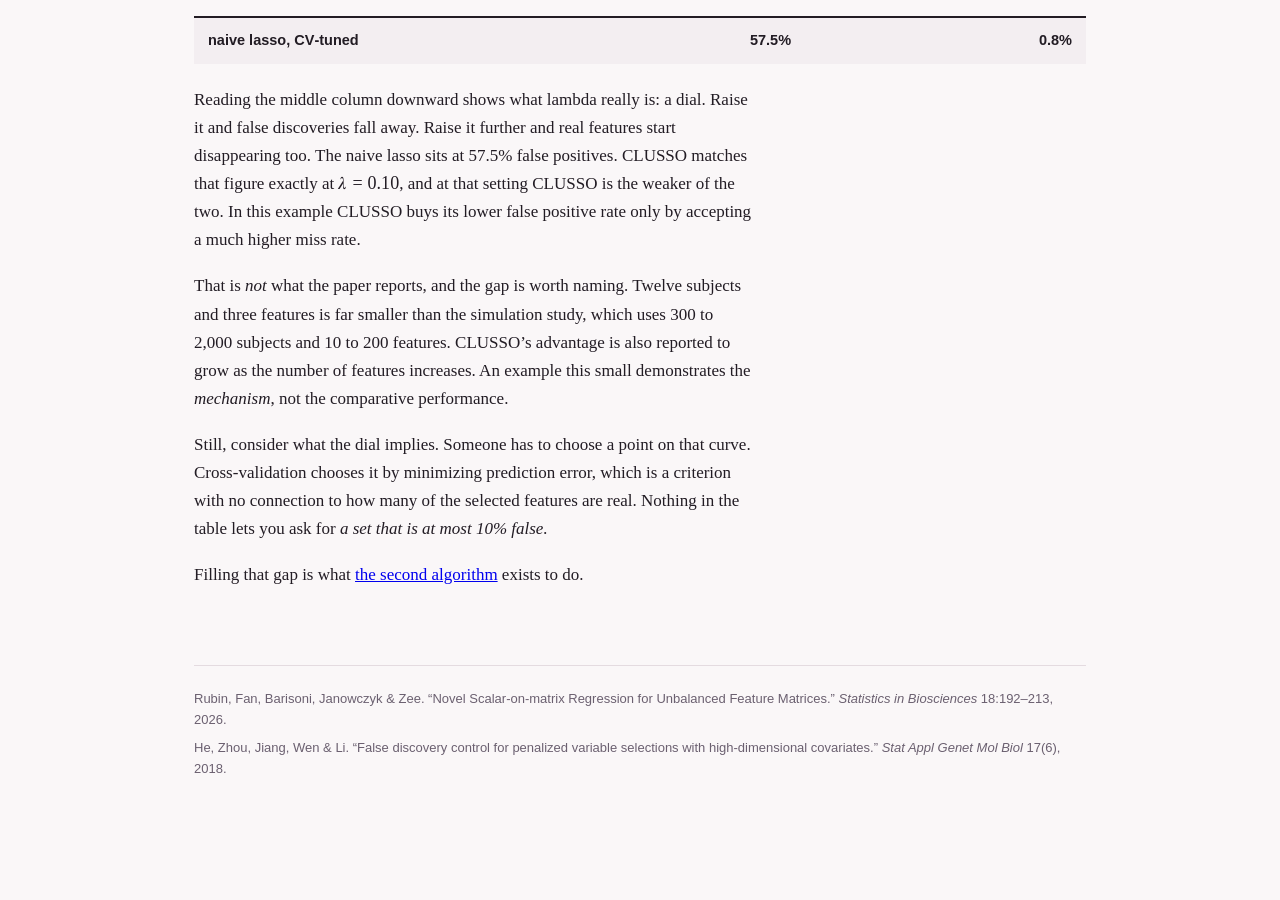
==== commit c8536eb6: "Generalise the site away from kidney histopathology The method is general scalar-on-matrix regressio" ====
--- a/docs/clusso.html
+++ b/docs/clusso.html
@@ -4,12 +4,12 @@
 <meta charset="utf-8">
 <meta name="viewport" content="width=device-width, initial-scale=1">
 <title>CLUSSO</title>
-<meta name="description" content="CLUSSO drawn end to end: pooling, clustering, cluster-weighted averaging and the alternating structured lasso, with a twelve-patient worked example computed by the real code.">
+<meta name="description" content="CLUSSO drawn end to end: pooling, clustering, cluster-weighted averaging and the alternating structured lasso, with a twelve-subject worked example computed by the real code.">
 <meta name="color-scheme" content="light dark">
 <link rel="icon" href="data:image/svg+xml,<svg xmlns=%22http://www.w3.org/2000/svg%22 viewBox=%220 0 100 100%22><text y=%22.9em%22 font-size=%2290%22>%F0%9F%94%AC</text></svg>">
 <meta property="og:type" content="article">
 <meta property="og:title" content="CLUSSO">
-<meta property="og:description" content="CLUSSO drawn end to end: pooling, clustering, cluster-weighted averaging and the alternating structured lasso, with a twelve-patient worked example computed by the real code.">
+<meta property="og:description" content="CLUSSO drawn end to end: pooling, clustering, cluster-weighted averaging and the alternating structured lasso, with a twelve-subject worked example computed by the real code.">
 <meta name="twitter:card" content="summary">
 <link rel="stylesheet" href="assets/style.css">
 </head>
@@ -21,7 +21,7 @@
   <header class="masthead">
     <p class="eyebrow">Algorithm one</p>
     <h1>CLUSSO</h1>
-    <p class="standfirst">Scalar&#8209;on&#8209;matrix regression for the case where each patient contributes a different number of rows.</p>
+    <p class="standfirst">Regression on a matrix-valued predictor whose first mode is unbalanced: each subject contributes a different number of rows.</p>
     <nav class="sitenav">
       <a href="index.html">Overview</a>
       <a href="clusso.html" aria-current="page">CLUSSO</a>
@@ -38,11 +38,15 @@
 
     <div class="prose">
       <p>
-        Each patient&rsquo;s data forms a matrix rather than a vector. Every row is one tubule segmented from their biopsy slide, and every column is one image feature. The number of rows differs a great deal between patients: the median was 929 tubules, with an interquartile range of 570 to 1,377. The value being predicted is a single number, eGFR, which measures kidney function.
-      </p>
-      <p>
-        This shape breaks every existing scalar&#8209;on&#8209;matrix method, because those methods require identical matrix dimensions for every subject. There are really two problems here. First, the matrices are <em class="term">unbalanced</em>: they have different numbers of rows. Second, the rows are <em class="term">unordered</em>, so tubule 7 in one patient has nothing to do with tubule 7 in another. Clustering solves both problems at once. It also preserves variation between tubules that plain averaging would erase.
-      </p>
+        Subject <math><mi>i</mi></math> contributes a matrix-valued predictor <math><msub><mi>X</mi><mi>i</mi></msub></math> of size <math><mrow><msub><mi>p</mi><mi>i</mi></msub><mo>&#xD7;</mo><mi>q</mi></mrow></math>. The two modes behave differently, and that asymmetry is the whole problem. The first mode is <strong>unbalanced</strong>: subject <math><mi>i</mi></math> supplies <math><msub><mi>p</mi><mi>i</mi></msub></math> objects, and that count varies freely from one subject to the next. The second mode is <strong>balanced</strong>: the same <math><mi>q</mi></math> features are measured on every object, for every subject. The outcome <math><msub><mi>y</mi><mi>i</mi></msub></math> is a single continuous scalar.
+      </p>
+      <p>
+        This shape breaks every existing scalar&#8209;on&#8209;matrix method, because those methods require identical matrix dimensions for every subject. There are really two problems here. First, the matrices are <em class="term">unbalanced</em>: they have different numbers of rows. Second, the rows are <em class="term">unordered</em>, so object 7 in one subject has nothing to do with object 7 in another. Clustering solves both problems at once. It also preserves variation between objects that plain averaging would erase.
+      </p>
+    </div>
+
+    <div class="note" style="margin:0 0 26px;">
+      <span><strong>This structure is common in biomedical data.</strong> Anywhere a subject yields a variable number of measured units, each described by the same fixed panel: cells per sample with the same genes assayed on each, events per sample in flow cytometry with the same markers, segmented objects per image with the same morphology features, lesions per patient with the same radiomic descriptors. The method below never inspects what an object is.</span>
     </div>
 
     <div class="eq plain">
@@ -63,7 +67,7 @@
           <mo>}</mo>
         </mrow>
       </math>
-      <p class="eq-note">Rows vary in number and carry no shared ordering. Columns are the same 57 features for everyone.</p>
+      <p class="eq-note">The row count varies by subject and the rows carry no shared ordering. The columns are the same <math><mi>q</mi></math> features for everyone.</p>
     </div>
 
     <ol class="pipeline">
@@ -72,7 +76,7 @@
         <div class="stage-num">1</div>
         <div class="stage-body">
           <h4>Pool</h4>
-          <p>Every tubule from every patient goes into one matrix. The clustering is not done per patient. It has to be global, so that &ldquo;cluster 1&rdquo; means the same thing for every subject.</p>
+          <p>Every object from every subject goes into one matrix. The clustering is not done per subject. It has to be global, so that &ldquo;cluster 1&rdquo; means the same thing for every subject.</p>
           <div class="eq">
             <math display="block">
               <mrow>
@@ -83,7 +87,7 @@
                 </mrow></msup>
               </mrow>
             </math>
-            <p class="eq-note">Roughly 225,000 &times; 57 for the NEPTUNE cohort.</p>
+            <p class="eq-note">For a cohort of 250 subjects averaging 900 objects each, measured on 57 features, that is roughly 225,000 &times; 57.</p>
           </div>
         </div>
       </li>
@@ -92,7 +96,7 @@
         <div class="stage-num">2</div>
         <div class="stage-body">
           <h4>Cluster</h4>
-          <p>A Gaussian mixture model with <math><mrow><mi>G</mi><mo>=</mo><mn>2</mn></mrow></math> assigns every tubule a label. The labels correspond roughly to atrophic versus non&#8209;atrophic tubules, although the paper only formally assumes a two&#8209;component latent mixture.</p>
+          <p>A Gaussian mixture model with <math><mrow><mi>G</mi><mo>=</mo><mn>2</mn></mrow></math> assigns every object a label. The only formal assumption is that objects are drawn from a two&#8209;component latent mixture; the components need not correspond to any pre-labelled grouping.</p>
           <div class="eq">
             <math display="block">
               <mrow>
@@ -112,7 +116,7 @@
         <div class="stage-num">3</div>
         <div class="stage-body">
           <h4>Average and reweight</h4>
-          <p>Collapse the tubules within each patient and within each cluster. The weights are each patient&rsquo;s share of tubules in that cluster. This matters because the <em class="term">proportion</em> of atrophic tubules is itself a known prognostic signal.</p>
+          <p>Collapse the objects within each subject and within each cluster. The weights are each subject&rsquo;s share of objects in that cluster. This matters because the <em class="term">composition</em> of a subject &mdash; what fraction of their objects falls in each population &mdash; is often itself the quantity that carries signal.</p>
 
           <div class="eq">
             <math display="block">
@@ -137,7 +141,7 @@
                 </mfrac>
               </mrow>
             </math>
-            <p class="eq-note">Row <math><mi>k</mi></math> of the cluster&#8209;averaged matrix: the mean of patient <math><mi>i</mi></math>&rsquo;s tubules assigned to cluster <math><mi>k</mi></math>.</p>
+            <p class="eq-note">Row <math><mi>k</mi></math> of the cluster&#8209;averaged matrix: the mean of subject <math><mi>i</mi></math>&rsquo;s objects assigned to cluster <math><mi>k</mi></math>.</p>
           </div>
 
           <div class="eq">
@@ -150,7 +154,7 @@
                 <mi>&#x1D7D9;</mi><mo>(</mo><msubsup><mi>T</mi><mi>j</mi><mi>i</mi></msubsup><mo>&#x2208;</mo><msub><mover accent="true"><mi>&#x1D54B;</mi><mo>^</mo></mover><mi>k</mi></msub><mo>)</mo>
               </mrow>
             </math>
-            <p class="eq-note">The observed share of that patient&rsquo;s tubules assigned to cluster <math><mi>k</mi></math>.</p>
+            <p class="eq-note">The observed share of that subject&rsquo;s objects assigned to cluster <math><mi>k</mi></math>.</p>
           </div>
 
           <div class="eq">
@@ -180,11 +184,11 @@
                 <msup><mi>&#x211D;</mi><mrow><mn>2</mn><mo>&#xD7;</mo><mi>q</mi></mrow></msup>
               </mrow>
             </math>
-            <p class="eq-note">The design is balanced at last: two rows for every patient, whatever their tubule count.</p>
+            <p class="eq-note">The design is balanced at last: two rows for every subject, whatever their object count.</p>
           </div>
 
           <div class="note">
-            <span><strong>Why this matters.</strong> Atrophic tubules have thickened basement membranes, so the distribution across all tubules is genuinely bimodal. Averaging over <em>all</em> of them flattens that distribution and returns a number that describes neither population.</span>
+            <span><strong>Why this matters.</strong> When the two populations differ on a feature, the distribution of that feature across all objects is bimodal. Averaging over <em>all</em> of them flattens the distribution and returns a number that describes neither population.</span>
           </div>
         </div>
       </li>
@@ -291,17 +295,17 @@
 
 <!-- ================= WORKED EXAMPLE ================= -->
   <section>
-    <h2>Twelve patients, three features, every stage shown</h2>
+    <h2>Twelve subjects, three features, every stage shown</h2>
     <h3>A worked example</h3>
 
     <div class="prose">
       <p>
-        Everything below was produced by running this repository&rsquo;s own estimator, <code>Mainfunction_albet.py</code>, on a cohort small enough to print in full. There are two tubule populations. Normal tubules sit near <strong>(2, 10)</strong> and atrophic ones near <strong>(6, 2)</strong>. Measurement noise of
+        Everything below was produced by running this repository&rsquo;s own estimator, <code>Mainfunction_albet.py</code>, on a cohort small enough to print in full. Objects are drawn from two latent populations. Population 1 centres near <strong>(2, 10)</strong> on the two informative features and population 2 near <strong>(6, 2)</strong>. Measurement noise of
         <math><mrow><msub><mi>&#x3C3;</mi><mi>R</mi></msub><mo>=</mo><mn>0.3</mn></mrow></math>
-        was added to every tubule.
-      </p>
-      <p>
-        The third feature is the one to watch. Call it nuclei per tubule. It varies from patient to patient, but it takes an <em class="term">identical value in both tubule populations</em> and has no effect on the outcome. It is a pure nuisance variable, included deliberately so we can check whether the lasso removes it.
+        was added to every object.
+      </p>
+      <p>
+        The third feature is the one to watch. It varies from subject to subject, but it takes an <em class="term">identical value in both populations</em> and has no effect on the outcome. It is a pure nuisance variable, included deliberately so we can check whether the lasso removes it.
       </p>
     </div>
 
@@ -317,24 +321,24 @@
           <mi>&#x3C3;</mi><mo>=</mo><mn>0.5</mn>
         </mrow>
       </math>
-      <p class="eq-note">The truth being recovered. Atrophic tubules count three times as much, and feature 3 has no effect at all.</p>
+      <p class="eq-note">The truth being recovered. Population 2 counts three times as much as population 1, and feature 3 has no effect at all.</p>
     </div>
 
     <!-- ---------- STAGE 0 ---------- -->
-    <div class="exhead"><span class="exnum">0</span> The raw matrices (3 of 12 patients shown)</div>
+    <div class="exhead"><span class="exnum">0</span> The raw matrices (3 of 12 subjects shown)</div>
 
     <div class="legend">
-      <span><i class="swatch norm"></i> normal tubule</span>
-      <span><i class="swatch atro"></i> atrophic tubule</span>
-      <span>columns: TBM thickness &middot; lumen area &middot; nuclei (nuisance)</span>
+      <span><i class="swatch norm"></i> population 1</span>
+      <span><i class="swatch atro"></i> population 2</span>
+      <span>columns: feature 1 &middot; feature 2 &middot; feature 3 (nuisance)</span>
     </div>
 
     <div class="ex-grid">
 
       <div class="patient">
-        <div class="patient-head"><b>Patient A</b><span>5 tubules &middot; 20% atrophic</span></div>
+        <div class="patient-head"><b>Subject A</b><span>5 objects &middot; 20% population 2</span></div>
         <table class="tub">
-          <thead><tr><th>tubule</th><th>TBM</th><th>lumen</th><th>nuclei</th></tr></thead>
+          <thead><tr><th>object</th><th>feat 1</th><th>feat 2</th><th>feat 3</th></tr></thead>
           <tbody>
             <tr class="atro"><td>1</td><td>6.00</td><td>2.09</td><td>4.92</td></tr>
             <tr class="norm"><td>2</td><td>1.73</td><td>9.86</td><td>4.70</td></tr>
@@ -352,9 +356,9 @@
       </div>
 
       <div class="patient">
-        <div class="patient-head"><b>Patient B</b><span>4 tubules &middot; 50% atrophic</span></div>
+        <div class="patient-head"><b>Subject B</b><span>4 objects &middot; 50% population 2</span></div>
         <table class="tub">
-          <thead><tr><th>tubule</th><th>TBM</th><th>lumen</th><th>nuclei</th></tr></thead>
+          <thead><tr><th>object</th><th>feat 1</th><th>feat 2</th><th>feat 3</th></tr></thead>
           <tbody>
             <tr class="atro"><td>1</td><td>6.21</td><td>1.60</td><td>6.86</td></tr>
             <tr class="atro"><td>2</td><td>5.43</td><td>1.61</td><td>6.45</td></tr>
@@ -371,9 +375,9 @@
       </div>
 
       <div class="patient">
-        <div class="patient-head"><b>Patient C</b><span>5 tubules &middot; 80% atrophic</span></div>
+        <div class="patient-head"><b>Subject C</b><span>5 objects &middot; 80% population 2</span></div>
         <table class="tub">
-          <thead><tr><th>tubule</th><th>TBM</th><th>lumen</th><th>nuclei</th></tr></thead>
+          <thead><tr><th>object</th><th>feat 1</th><th>feat 2</th><th>feat 3</th></tr></thead>
           <tbody>
             <tr class="atro"><td>1</td><td>5.84</td><td>1.99</td><td>4.03</td></tr>
             <tr class="atro"><td>2</td><td>5.54</td><td>1.86</td><td>3.71</td></tr>
@@ -393,21 +397,21 @@
     </div>
 
     <!-- ---------- STAGE 1 + 2 ---------- -->
-    <div class="exhead"><span class="exnum">1&#8202;&ndash;&#8202;2</span> Pool all 73 tubules, then cluster them</div>
+    <div class="exhead"><span class="exnum">1&#8202;&ndash;&#8202;2</span> Pool all 73 objects, then cluster them</div>
 
     <div class="prose">
       <p>
-        Every tubule from all twelve patients goes into one
+        Every object from all twelve subjects goes into one
         <math><mrow><mn>73</mn><mo>&#xD7;</mo><mn>3</mn></mrow></math> matrix. Plotted against the two informative features, the two groups separate obviously, which is deliberate in an example this small. The mixture model recovered the true labels perfectly.
       </p>
     </div>
 
     <div class="scatterbox">
       <svg id="scatter" viewBox="0 0 460 300" role="img"
-           aria-label="Scatter of 73 pooled tubules showing two well-separated clusters"></svg>
+           aria-label="Scatter of 73 pooled objects showing two well-separated clusters"></svg>
       <div class="scatter-cap">
-        <span><i class="swatch norm"></i> assigned cluster 1 &mdash; 34 tubules</span>
-        <span><i class="swatch atro"></i> assigned cluster 2 &mdash; 39 tubules</span>
+        <span><i class="swatch norm"></i> assigned cluster 1 &mdash; 34 objects</span>
+        <span><i class="swatch atro"></i> assigned cluster 2 &mdash; 39 objects</span>
         <span class="acc">clustering accuracy 100%</span>
       </div>
     </div>
@@ -427,8 +431,8 @@
             <th></th>
           </tr>
           <tr>
-            <th>patient</th><th>w&#8321;</th><th>w&#8322;</th>
-            <th>c&#8321; &mdash; normal</th><th>c&#8322; &mdash; atrophic</th>
+            <th>subject</th><th>w&#8321;</th><th>w&#8322;</th>
+            <th>c&#8321; &mdash; pop 1</th><th>c&#8322; &mdash; pop 2</th>
             <th>row 1 = w&#8321; &middot; c&#8321;</th><th>row 2 = w&#8322; &middot; c&#8322;</th>
             <th>row&#8321; + row&#8322;<br><span class="sub2">= naive average</span></th>
             <th>y</th>
@@ -452,15 +456,15 @@
     </div>
 
     <div class="note">
-      <span><strong>Follow one row across.</strong> Patient A&rsquo;s four normal tubules average to <code>(1.90, 10.03, 4.91)</code>. Multiplying by w&#8321; = 0.80 gives row 1, <code>(1.52, 8.03, 3.93)</code>. That is the only place the weights are used. They are applied once, here, and then absorbed into the numbers. Note that every figure is shown to two decimals while the arithmetic runs at full precision. So 0.80 &times; 10.03 gives 8.02 by hand, where the row shows 8.03 computed from the unrounded 10.0334.</span>
+      <span><strong>Follow one row across.</strong> Subject A&rsquo;s four population-1 objects average to <code>(1.90, 10.03, 4.91)</code>. Multiplying by w&#8321; = 0.80 gives row 1, <code>(1.52, 8.03, 3.93)</code>. That is the only place the weights are used. They are applied once, here, and then absorbed into the numbers. Note that every figure is shown to two decimals while the arithmetic runs at full precision. So 0.80 &times; 10.03 gives 8.02 by hand, where the row shows 8.03 computed from the unrounded 10.0334.</span>
     </div>
 
     <div class="note" style="margin-top:12px;">
-      <span><strong>Now compare the third number in the two cluster-mean columns:</strong> 4.91 against 4.92, 6.66 against 6.66, 5.07 against 5.07. The nuisance feature takes the same value in both populations for every patient. It carries no cluster structure at all, which is exactly why it should be dropped. Features 1 and 2 behave differently, separating cleanly at about 1.9 against 5.9 and 10.0 against 2.0.</span>
+      <span><strong>Now compare the third number in the two cluster-mean columns:</strong> 4.91 against 4.92, 6.66 against 6.66, 5.07 against 5.07. The nuisance feature takes the same value in both populations for every subject. It carries no cluster structure at all, which is exactly why it should be dropped. Features 1 and 2 behave differently, separating cleanly at about 1.9 against 5.9 and 10.0 against 2.0.</span>
     </div>
 
     <div class="note" style="margin-top:12px;">
-      <span><strong>The last two design columns hold the same values.</strong> row&#8321; + row&#8322; equals the naive average for every patient, to machine precision. The largest discrepancy across all 12 patients and 3 features is <code>1.78e&#8209;15</code>. The two rows partition the naive vector. This is an algebraic identity, not a coincidence.</span>
+      <span><strong>The last two design columns hold the same values.</strong> row&#8321; + row&#8322; equals the naive average for every subject, to machine precision. The largest discrepancy across all 12 subjects and 3 features is <code>1.78e&#8209;15</code>. The two rows partition the naive vector. This is an algebraic identity, not a coincidence.</span>
     </div>
 
     <div class="eq" style="margin-top:20px;">
@@ -477,7 +481,7 @@
         </mrow>
       </math>
       <p class="eq-note">
-        The last column, <math><mi>y</mi></math>, is the outcome being predicted, standing in for eGFR. It is the target, not part of the design. For patient A, row&#8321; + 3&middot;row&#8322; = (5.12, 9.28, 6.88). Taking the dot product with
+        The last column, <math><mi>y</mi></math>, is the continuous scalar outcome being predicted. It is the target, not part of the design. For subject A, row&#8321; + 3&middot;row&#8322; = (5.12, 9.28, 6.88). Taking the dot product with
         <math><mrow><msup><mi>&#x3B2;</mi><mo>&#x2217;</mo></msup><mo>=</mo><mo>(</mo><mn>2</mn><mo>,</mo><mo>&#x2212;</mo><mn>1</mn><mo>,</mo><mn>0</mn><mo>)</mo></mrow></math>
         gives 0.96. The observed value of 0.20 is that figure plus a noise draw of &minus;0.76. Feature 3 contributes nothing, because
         <math><mrow><msubsup><mi>&#x3B2;</mi><mn>3</mn><mo>&#x2217;</mo></msubsup><mo>=</mo><mn>0</mn></mrow></math>.
@@ -485,9 +489,9 @@
     </div>
 
     <div class="note" style="margin-top:16px;">
-      <span><strong>Sorting that column by w&#8322; shows it climbing almost monotonically,</strong> from 0.20 at 20% atrophic to 24.20 at 83%. This is not chance. With
+      <span><strong>Sorting that column by w&#8322; shows it climbing almost monotonically,</strong> from 0.20 at 20% population 2 to 24.20 at 83%. This is not chance. With
       <math><mrow><msup><mi>&#x3B1;</mi><mo>&#x2217;</mo></msup><mo>=</mo><mo>(</mo><mn>1</mn><mo>,</mo><mn>3</mn><mo>)</mo></mrow></math>
-      the atrophic row counts three times as much. That is the simulated version of the finding that the percentage of tubules with atrophy predicts worse kidney function.</span>
+      the population-2 row counts three times as much. Composition drives the outcome: the larger a subject&rsquo;s share of population-2 objects, the larger their response.</span>
     </div>
 
     <!-- ---------- STANDARDIZATION ---------- -->
@@ -496,7 +500,7 @@
     <div class="prose">
       <p>
         Before any penalty is applied, <math><mrow><mi>Z</mi><mo>=</mo><msup><mi>&#x3B1;</mi><mo>&#x22A4;</mo></msup><msup><mover accent="true"><mi>X</mi><mo>^</mo></mover><mrow><mo>&#x2217;</mo><mo>&#x2217;</mo></mrow></msup></mrow></math>
-        is z&#8209;scored column by column across the twelve patients. The raw columns differ in spread by more than a factor of two, and an
+        is z&#8209;scored column by column across the twelve subjects. The raw columns differ in spread by more than a factor of two, and an
         <math><msub><mi>L</mi><mn>1</mn></msub></math> penalty is not scale&#8209;invariant. Without this step, lambda would penalize the narrowest column most heavily, purely because of its units.
       </p>
     </div>
@@ -507,15 +511,15 @@
           <tr><th>column of Z</th><th>mean</th><th>SD, raw</th><th>SD, standardized</th></tr>
         </thead>
         <tbody>
-          <tr><td>1 &mdash; TBM</td><td>2.009</td><td>0.443</td><td>1.000</td></tr>
-          <tr><td>2 &mdash; lumen</td><td>2.885</td><td>0.925</td><td>1.000</td></tr>
-          <tr><td>3 &mdash; nuclei</td><td>2.768</td><td>1.088</td><td>1.000</td></tr>
+          <tr><td>feature 1</td><td>2.009</td><td>0.443</td><td>1.000</td></tr>
+          <tr><td>feature 2</td><td>2.885</td><td>0.925</td><td>1.000</td></tr>
+          <tr><td>feature 3</td><td>2.768</td><td>1.088</td><td>1.000</td></tr>
         </tbody>
       </table>
     </div>
 
     <div class="eq-note" style="margin-top:12px;">
-      Patient A&rsquo;s row of Z goes from <code>(1.360, 4.222, 2.457)</code> raw
+      Subject A&rsquo;s row of Z goes from <code>(1.360, 4.222, 2.457)</code> raw
       to <code>(&#8722;1.467, 1.445, &#8722;0.286)</code> standardized. The coefficients
       are divided back by these scales on the way out, so
       <math><mover accent="true"><mi>&#x3B2;</mi><mo>^</mo></mover></math> is
@@ -585,7 +589,7 @@
 
     <div class="prose">
       <p>
-        A single draw proves nothing. The whole pipeline was therefore re&#8209;run a few hundred times, with fresh tubules, fresh nuisance values, fresh outcome noise and fresh clustering each time. The direction of the result holds. But the honest summary is a <em class="term">trade&#8209;off</em>, not a clean win.
+        A single draw proves nothing. The whole pipeline was therefore re&#8209;run a few hundred times, with fresh objects, fresh nuisance values, fresh outcome noise and fresh clustering each time. The direction of the result holds. But the honest summary is a <em class="term">trade&#8209;off</em>, not a clean win.
       </p>
     </div>
 
@@ -612,7 +616,7 @@
         <math><mrow><mi>&#x3BB;</mi><mo>=</mo><mn>0.10</mn></mrow></math>, and at that setting CLUSSO is the weaker of the two. In this example CLUSSO buys its lower false positive rate only by accepting a much higher miss rate.
       </p>
       <p>
-        That is <em class="term">not</em> what the paper reports, and the gap is worth naming. Twelve patients and three features is far smaller than the simulation study, which uses 300 to 2,000 subjects and 10 to 200 features. CLUSSO&rsquo;s advantage is also reported to grow as the number of features increases. An example this small demonstrates the <em class="term">mechanism</em>, not the comparative performance.
+        That is <em class="term">not</em> what the paper reports, and the gap is worth naming. Twelve subjects and three features is far smaller than the simulation study, which uses 300 to 2,000 subjects and 10 to 200 features. CLUSSO&rsquo;s advantage is also reported to grow as the number of features increases. An example this small demonstrates the <em class="term">mechanism</em>, not the comparative performance.
       </p>
       <p>
         Still, consider what the dial implies. Someone has to choose a point on that curve. Cross&#8209;validation chooses it by minimizing prediction error, which is a criterion with no connection to how many of the selected features are real. Nothing in the table lets you ask for <em class="term">a set that is at most 10% false.</em>
@@ -622,41 +626,6 @@
       </p>
     </div>
   </section>
-
-  <script>
-  (function () {
-    var pts = [[6.0,2.09],[1.73,9.86],[2.02,10.4],[1.81,10.15],[2.03,9.72],[6.21,1.6],[5.43,1.61],[1.93,9.62],[2.05,9.94],[5.84,1.99],[5.54,1.86],[5.76,2.32],[5.99,2.27],[1.97,10.03],[5.63,2.02],[5.54,2.26],[1.81,10.6],[1.64,10.02],[1.94,10.2],[2.2,10.43],[6.06,1.86],[5.64,1.83],[6.27,2.34],[5.76,2.19],[5.86,1.97],[6.21,1.9],[1.92,10.46],[1.91,10.11],[5.94,1.67],[1.87,10.35],[1.99,10.2],[2.32,10.0],[5.61,2.1],[5.39,1.91],[6.05,2.67],[5.81,2.06],[5.95,1.94],[6.16,1.69],[6.01,1.68],[1.74,10.29],[2.03,9.82],[1.4,9.66],[5.36,2.25],[6.23,1.75],[6.04,1.54],[2.43,9.98],[1.95,9.71],[5.84,1.98],[5.81,1.62],[1.95,10.29],[1.79,9.9],[2.0,9.89],[1.59,9.76],[1.8,9.68],[6.42,1.56],[5.81,1.47],[5.99,2.02],[6.14,1.84],[5.67,1.64],[1.85,10.09],[5.87,1.85],[5.91,1.95],[6.35,2.2],[1.83,9.59],[2.29,9.96],[2.23,10.25],[1.86,10.45],[2.26,10.15],[2.56,10.45],[5.49,2.25],[6.0,2.25],[5.37,2.08],[1.93,10.01]];
-    var lab = [2,1,1,1,1,2,2,1,1,2,2,2,2,1,2,2,1,1,1,1,2,2,2,2,2,2,1,1,2,1,1,1,2,2,2,2,2,2,2,1,1,1,2,2,2,1,1,2,2,1,1,1,1,1,2,2,2,2,2,1,2,2,2,1,1,1,1,1,1,2,2,2,1];
-    var svg = document.getElementById('scatter');
-    if (!svg) return;
-    var W = 460, H = 300, L = 52, R = 16, T = 16, B = 44;
-    var xs = pts.map(function (p) { return p[0]; });
-    var ys = pts.map(function (p) { return p[1]; });
-    var x0 = 1, x1 = 7, y0 = 1, y1 = 11;
-    function px(v) { return L + (v - x0) / (x1 - x0) * (W - L - R); }
-    function py(v) { return (H - B) - (v - y0) / (y1 - y0) * (H - B - T); }
-    var out = [];
-    // frame
-    out.push('<line class="ax" x1="' + L + '" y1="' + (H - B) + '" x2="' + (W - R) + '" y2="' + (H - B) + '"/>');
-    out.push('<line class="ax" x1="' + L + '" y1="' + T + '" x2="' + L + '" y2="' + (H - B) + '"/>');
-    // ticks
-    [2, 4, 6].forEach(function (t) {
-      out.push('<line class="tick" x1="' + px(t) + '" y1="' + (H - B) + '" x2="' + px(t) + '" y2="' + (H - B + 5) + '"/>');
-      out.push('<text class="tl" x="' + px(t) + '" y="' + (H - B + 18) + '" text-anchor="middle">' + t + '</text>');
-    });
-    [2, 6, 10].forEach(function (t) {
-      out.push('<line class="tick" x1="' + (L - 5) + '" y1="' + py(t) + '" x2="' + L + '" y2="' + py(t) + '"/>');
-      out.push('<text class="tl" x="' + (L - 10) + '" y="' + (py(t) + 4) + '" text-anchor="end">' + t + '</text>');
-    });
-    out.push('<text class="axl" x="' + ((L + W - R) / 2) + '" y="' + (H - 6) + '" text-anchor="middle">TBM thickness</text>');
-    out.push('<text class="axl" transform="translate(14,' + ((T + H - B) / 2) + ') rotate(-90)" text-anchor="middle">lumen area</text>');
-    for (var i = 0; i < pts.length; i++) {
-      out.push('<circle class="pt' + lab[i] + '" cx="' + px(pts[i][0]).toFixed(1) +
-               '" cy="' + py(pts[i][1]).toFixed(1) + '" r="4.2"/>');
-    }
-    svg.innerHTML = out.join('');
-  })();
-  </script>
 
   <footer>
     <p>Rubin, Fan, Barisoni, Janowczyk &amp; Zee. &ldquo;Novel Scalar&#8209;on&#8209;matrix Regression for Unbalanced Feature Matrices.&rdquo; <em>Statistics in Biosciences</em> 18:192&ndash;213, 2026.</p>
--- a/docs/assets/style.css
+++ b/docs/assets/style.css
@@ -590,6 +590,75 @@
   .scatter-cap .swatch.norm { background: var(--slate); }
   .scatter-cap .swatch.atro { background: var(--mulberry); }
   .scatter-cap .acc { color: var(--slate); font-weight: 600; }
+
+  /* ---------- figure frame and legend swatches ---------- */
+  .chartbox {
+    background: var(--surface); border: 1px solid var(--line);
+    padding: 18px 18px 14px; margin-top: 18px;
+  }
+
+  .scatter-cap .swatch.real  { background: var(--slate);       border-color: var(--slate); }
+  .scatter-cap .swatch.noise { background: var(--line-strong); border-color: var(--line-strong); }
+  .scatter-cap .swatch.nul {
+    background: transparent; border: none;
+    border-top: 2px dashed var(--mulberry); height: 0; align-self: center;
+  }
+  .scatter-cap .swatch.nline {
+    background: var(--mulberry); border-color: var(--mulberry);
+    opacity: .28; height: 3px; align-self: center;
+  }
+  .scatter-cap .swatch.selring {
+    background: var(--slate); border: 2px solid var(--mulberry);
+    width: 14px; height: 14px; border-radius: 50%;
+  }
+
+  /* ---------- per-step figures ---------- */
+  .fig { width: 100%; height: auto; display: block; max-width: 620px; margin: 0 auto; }
+  .fig .ax    { stroke: var(--line-strong); stroke-width: 1.2; }
+  .fig .tick  { stroke: var(--line-strong); stroke-width: 1; }
+  .fig .grid  { stroke: var(--line); stroke-width: 1; }
+  .fig .tl    { fill: var(--muted); font-family: var(--sans); font-size: 11px; }
+  .fig .bl    { fill: var(--muted); font-family: var(--sans); font-size: 8.5px; }
+  .fig .bl.on { fill: var(--mulberry); font-weight: 700; }
+  .fig .axl   { fill: var(--muted); font-family: var(--sans); font-size: 11.5px; letter-spacing: .04em; }
+
+  /* step 1 */
+  .fig .cell       { fill: var(--line-strong); }
+  .fig .cell.real  { fill: var(--slate); }
+  .fig .bar        { fill: var(--line-strong); }
+  .fig .bar.real   { fill: var(--slate); }
+
+  /* step 2 */
+  .fig .nline { fill: none; stroke: var(--mulberry); stroke-width: 1; opacity: .09; }
+  .fig .nmean { fill: none; stroke: var(--mulberry); stroke-width: 2; stroke-dasharray: 5 3; }
+  .fig .rline { fill: none; stroke: var(--slate); stroke-width: 2; }
+  .fig .rdot       { fill: var(--paper); stroke: var(--line-strong); stroke-width: 1.5; }
+  .fig .rdot.real  { fill: var(--slate); stroke: var(--slate); }
+
+  /* step 3 */
+  .fig .tie       { fill: none; stroke: var(--line-strong); stroke-width: 1; opacity: .75; }
+  .fig .tie.real  { stroke: var(--slate); stroke-width: 1.8; opacity: 1; }
+  .fig .tdot      { fill: var(--line-strong); }
+  .fig .tdot.real { fill: var(--slate); }
+
+  /* step 4a */
+  .fig .diag    { stroke: var(--line-strong); stroke-width: 1; stroke-dasharray: 3 3; }
+  .fig .diagl   { fill: var(--muted); font-family: var(--sans); font-size: 11px; }
+  .fig .cutline { stroke: var(--mulberry); stroke-width: 1.4; stroke-dasharray: 5 3; }
+  .fig .cutl    { fill: var(--mulberry); font-family: var(--sans); font-size: 11px; font-weight: 700; }
+  .fig .spt      { fill: var(--line-strong); }
+  .fig .spt.real { fill: var(--slate); }
+  .fig .spt.sel  { stroke: var(--mulberry); stroke-width: 2.2; }
+
+  /* step 4b */
+  .fig .qline { stroke: var(--mulberry); stroke-width: 1.4; stroke-dasharray: 5 3; }
+  .fig .ql    { fill: var(--mulberry); font-family: var(--sans); font-size: 11px; font-weight: 700; }
+  .fig .fline { fill: none; stroke: var(--line-strong); stroke-width: 1.6; }
+  .fig .fpt      { fill: var(--amber); }
+  .fig .fpt.ok   { fill: var(--mulberry); }
+  .fig .gap   { stroke: var(--line-strong); stroke-width: 1; stroke-dasharray: 2 4; }
+  .fig .ptl      { fill: var(--muted); font-family: var(--sans); font-size: 10.5px; }
+  .fig .ptl.on   { fill: var(--mulberry); font-weight: 700; }
 
   /* ---------- design tensor table ---------- */
   table.design {
@@ -641,6 +710,11 @@
   table.design .n3 {
     color: var(--amber); font-weight: 700;
   }
+  table.design tr.here td {
+    background: var(--mulberry-soft); font-weight: 700;
+  }
+  table.design tr.here td:first-child { color: var(--mulberry); }
+  table.design tr.here .dim { color: var(--ink); }
 
   .gk { text-transform: none !important; }
   table.alpha th math, table.design th math, .exhead math { text-transform: none; }
